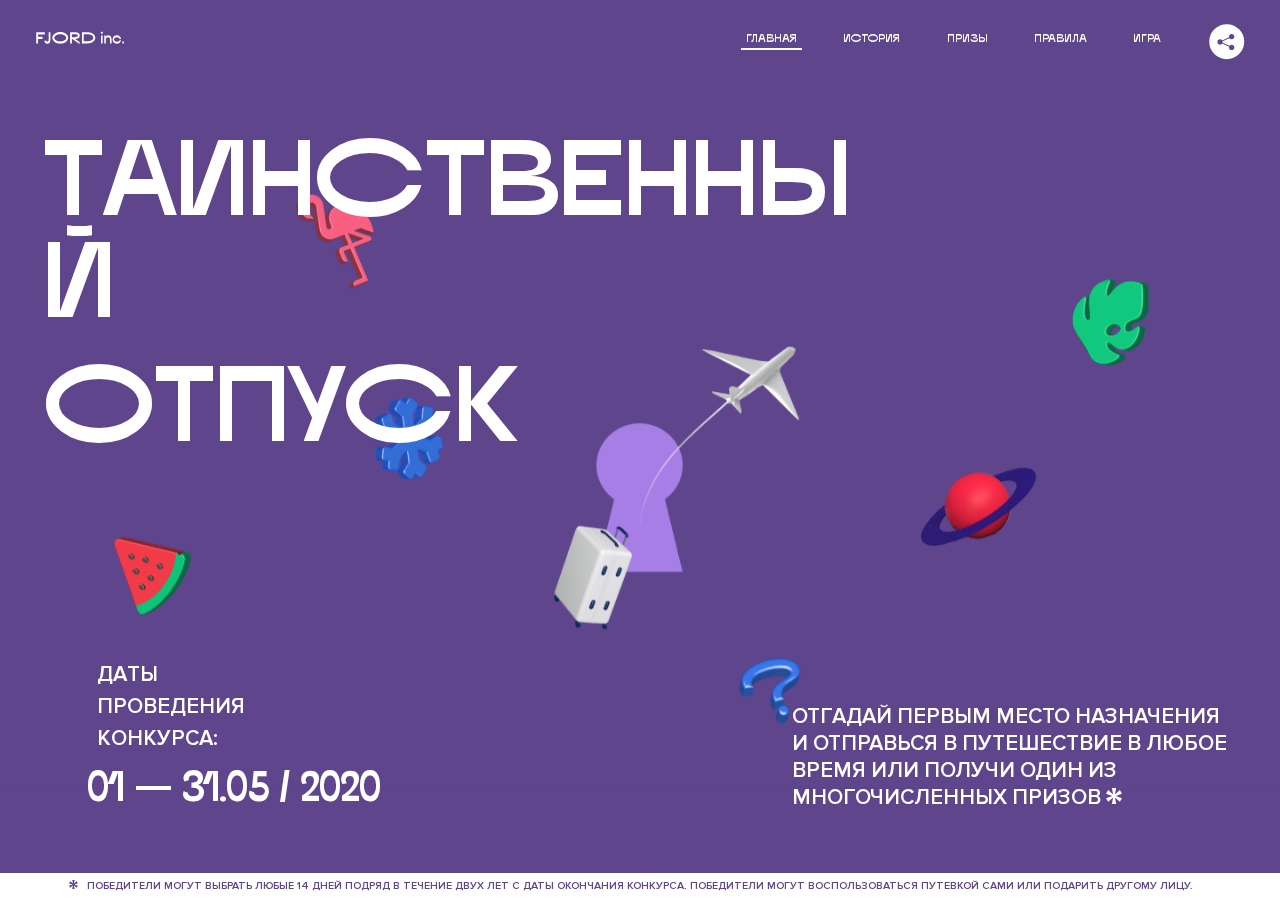
==== 5/index.html @ 3e16af18 ":heavy_check_mark: Сборка #5" ====
<!DOCTYPE html>
<html lang="ru">
<head>
  <meta charset="UTF-8">
  <meta name="description" content="">
  <meta name="viewport" content="width=device-width, initial-scale=1.0">
  <meta http-equiv="X-UA-Compatible" content="ie=edge">
  <title>Mysterious Vacation</title>
  <link rel="stylesheet" href="css/style.min.css">
<link href="css/style.min.css" rel="stylesheet">  <base href="https://htmlacademy-animation.github.io/449065-magic-vacation-1/5/">
</head>
<body>

  <header class="page-header js-header">
    <div class="page-header__wrapper">
      <a href="#" class="page-header__logo" aria-label="Перейти на страницу FJORD.Inc">
        <svg width="100" height="15" viewBox="0 0 100 15" fill="none" xmlns="http://www.w3.org/2000/svg">
          <path d="M0.26 1.4V14H2.276V8.906H7.334V6.44H2.276V3.848H9.872V1.4H0.26ZM12.733 14.36C15.127 14.36 16.243 12.65 16.243 9.5V1.4H14.263V8.96C14.263 11.21 13.723 11.876 12.733 11.876C11.833 11.876 11.473 11.3 11.347 10.58L9.36702 10.94C9.63702 13.046 10.663 14.36 12.733 14.36ZM18.3918 7.7C18.3918 11.372 22.3878 14.36 27.3198 14.36C32.2518 14.36 36.2478 11.372 36.2478 7.7C36.2478 4.028 32.2518 1.04 27.3198 1.04C22.3878 1.04 18.3918 4.028 18.3918 7.7ZM20.6058 7.7C20.6058 5.378 23.6118 3.524 27.3198 3.524C30.9918 3.524 33.9798 5.378 33.9798 7.7C33.9798 10.004 30.9918 11.858 27.3198 11.858C23.6118 11.858 20.6058 10.004 20.6058 7.7ZM40.403 14V8.906H40.799L49.079 14.702V12.38L44.039 8.906H44.201C47.999 8.906 49.277 7.304 49.277 5.162C49.277 3.092 47.999 1.4 44.201 1.4H38.387V14H40.403ZM43.535 3.722C45.785 3.722 47.045 4.136 47.045 5.432C47.045 6.764 45.785 7.034 43.535 7.034H40.403V3.722H43.535ZM51.6936 1.382V14H57.8676C62.7456 14 66.7236 11.534 66.7236 7.7C66.7236 3.848 62.7456 1.382 57.8676 1.382H51.6936ZM53.7096 11.624V3.722H57.5436C61.5396 3.722 64.4916 5.018 64.4916 7.7C64.4916 10.238 61.5396 11.624 57.5436 11.624H53.7096ZM73.1832 14.018H74.9832V5H73.1832V14.018ZM72.9132 1.976C72.9132 2.57 73.3992 3.092 74.0832 3.092C74.7492 3.092 75.2352 2.57 75.2352 1.976C75.2352 1.382 74.7672 0.805999 74.0832 0.805999C73.3812 0.805999 72.9132 1.382 72.9132 1.976ZM76.7867 14H78.5687V9.104C78.7487 8.006 79.5947 6.962 81.0887 6.962C82.1147 6.962 83.2667 7.448 83.2667 9.554V14H85.0487V9.014C85.0487 6.152 83.2307 4.73 81.3587 4.73C79.9187 4.73 79.0727 5.558 78.5687 6.854V5H76.7867V14ZM90.9898 14.27C93.5098 14.27 95.3818 12.506 95.7238 10.328H94.0498C93.7258 11.3 92.6998 12.02 90.9898 12.02C88.8478 12.02 87.7678 10.922 87.7678 9.59C87.7678 8.24 88.8478 6.962 90.9898 6.962C92.7538 6.962 93.7978 7.844 94.0858 8.924H95.7418C95.4358 6.71 93.6178 4.73 90.9898 4.73C88.0918 4.73 86.1298 7.124 86.1298 9.59C86.1298 12.074 88.1278 14.27 90.9898 14.27ZM97.0693 12.938C97.0693 13.658 97.5553 14.144 98.2753 14.144C98.9953 14.144 99.4813 13.658 99.4813 12.938C99.4813 12.2 98.9953 11.714 98.2753 11.714C97.5553 11.714 97.0693 12.2 97.0693 12.938Z" fill="currentColor"></path>
        </svg>
      </a>
      <button class="page-header__toggler js-menu-toggler" type="button" aria-label="Управление мобильным меню"><span>Меню</span></button>
      <nav class="page-header__nav">
        <div class="page-header__menu js-menu" id="menu">
          <ul>
            <li>
              <a class="js-menu-link active" href="#top" data-href="top">главная</a>
            </li>
            <li>
              <a class="js-menu-link" href="#story" data-href="story">история</a>
            </li>
            <li>
              <a class="js-menu-link" href="#prizes" data-href="prizes">призы</a>
            </li>
            <li>
              <a class="js-menu-link" href="#rules" data-href="rules">правила</a>
            </li>
            <li>
              <a class="js-menu-link" href="#game" data-href="game">игра</a>
            </li>
          </ul>
        </div>
        <div class="page-header__social">
          <div class="social-block js-social-block">
            <button class="social-block__toggler" aria-label="Управлять блоком с социальными кнопками">
              <svg width="26" height="22" viewBox="0 0 27 22" fill="none" xmlns="http://www.w3.org/2000/svg">
                <path d="M19.6721 7.43664C21.6273 7.43664 23.213 5.85095 23.213 3.89566C23.213 1.94037 21.6273 0.354675 19.6721 0.354675C17.7168 0.354675 16.1311 1.94037 16.1311 3.89566C16.1311 4.19968 16.1728 4.49178 16.2458 4.77345L7.21751 8.95527C6.57519 8.05214 5.52303 7.46049 4.33078 7.46049C2.37549 7.46049 0.789795 9.04618 0.789795 11.0015C0.789795 12.9568 2.37549 14.5425 4.33078 14.5425C5.52303 14.5425 6.57668 13.9508 7.21751 13.0477L16.2458 17.2295C16.1743 17.5112 16.1311 17.8033 16.1311 18.1073C16.1311 20.0626 17.7168 21.6483 19.6721 21.6483C21.6273 21.6483 23.213 20.0626 23.213 18.1073C23.213 16.152 21.6273 14.5663 19.6721 14.5663C18.4798 14.5663 17.4262 15.158 16.7853 16.0611L7.75701 11.8793C7.82854 11.5976 7.87176 11.3055 7.87176 11.0015C7.87176 10.6974 7.83003 10.4053 7.75701 10.1237L16.7853 5.94186C17.4262 6.84499 18.4783 7.43664 19.6721 7.43664Z" fill="currentColor"></path>
              </svg>
            </button>
            <ul class="social-block__list">
              <li>
                <a class="social-block__link social-block__link--fb" href="#" aria-label="Мы на Facebook">
                  <svg width="8" height="17" viewBox="0 0 8 17" fill="none" xmlns="http://www.w3.org/2000/svg">
                    <path d="M4.24646 16.9899H1.09275L1.05793 8.49828H0V5.30707H1.05793V3.81124C1.05793 1.42084 2.57654 0 5.21735 0H7.41758V3.18585H5.30841C4.28262 3.18585 4.2478 3.48582 4.2478 4.24914V5.30707H7.42964L7.16716 8.49828H4.2478V16.9899H4.24646Z" fill="currentColor"></path>
                  </svg>
                </a>
              </li>
              <li>
                <a class="social-block__link social-block__link--insta" href="#" aria-label="Мы в Instagram">
                  <svg width="15" height="15" viewBox="0 0 15 15" fill="none" xmlns="http://www.w3.org/2000/svg">
                    <path d="M11.0197 0H4.19806C2.14246 0 0.471191 1.66993 0.471191 3.72285V10.5499C0.471191 12.6082 2.14112 14.2727 4.19806 14.2727H11.0197C13.0753 14.2727 14.7466 12.6082 14.7466 10.5499V3.72285C14.7466 1.67127 13.0753 0 11.0197 0ZM11.0197 12.4849H4.19806C3.13076 12.4849 2.26432 11.6158 2.26432 10.5512V3.72419C2.26432 2.65956 3.13076 1.79715 4.19806 1.79715H11.0197C12.087 1.79715 12.9535 2.6609 12.9535 3.72419V10.5512C12.9535 11.6145 12.087 12.4849 11.0197 12.4849Z" fill="currentColor"></path>
                    <path d="M7.60887 3.11084C5.38989 3.11084 3.58203 4.9187 3.58203 7.14036C3.58203 9.35532 5.38989 11.1645 7.60887 11.1645C9.83053 11.1645 11.6357 9.35666 11.6357 7.14036C11.6357 4.9187 9.83053 3.11084 7.60887 3.11084ZM7.60887 9.36871C6.37551 9.36871 5.37784 8.37372 5.37784 7.14036C5.37784 5.90699 6.37551 4.90665 7.60887 4.90665C8.83822 4.90665 9.84259 5.90833 9.84259 7.14036C9.84392 8.37238 8.83822 9.36871 7.60887 9.36871Z" fill="currentColor"></path>
                    <path d="M11.3573 2.35962C10.8256 2.35962 10.3931 2.79752 10.3931 3.32381C10.3931 3.85546 10.8256 4.29336 11.3573 4.29336C11.8862 4.29336 12.3215 3.85546 12.3215 3.32381C12.3215 2.79752 11.8862 2.35962 11.3573 2.35962Z" fill="currentColor"></path>
                  </svg>
                </a>
              </li>
              <li>
                <a class="social-block__link social-block__link--vk" href="#" aria-label="Мы ВКонтакте">
                  <svg width="17" height="10" viewBox="0 0 17 10" fill="none" xmlns="http://www.w3.org/2000/svg">
                    <path d="M14.1234 4.9002C14.1234 4.9002 16.3623 1.72708 16.5866 0.680242C16.6595 0.312285 16.4947 0.103188 16.1069 0.103188C16.1069 0.103188 14.8193 0.103188 14.168 0.103188C13.7235 0.103188 13.5587 0.293278 13.4235 0.579768C13.4235 0.579768 12.3724 2.82553 11.0969 4.24712C10.6861 4.70333 10.4781 4.84318 10.2511 4.84318C10.0646 4.84318 9.98625 4.6911 9.98625 4.27834V0.649016C9.98625 0.147997 9.92545 0.00135496 9.5066 0.00135496H6.39628C6.15578 0.00135496 6.0085 0.134417 6.0085 0.324506C6.0085 0.801084 6.73406 0.908351 6.73406 2.20231V4.87305C6.73406 5.40529 6.70569 5.61575 6.45303 5.61575C5.78016 5.61575 4.19528 3.30618 3.30623 0.678887C3.12923 0.145282 2.93737 0 2.43475 0H0.486409C0.205373 0 0 0.190085 0 0.476576C0 0.991172 0.60666 3.40801 2.99277 6.64358C4.59927 8.8201 6.70569 10 8.60269 10C9.76196 10 10.0416 9.80312 10.0416 9.31432V7.63883C10.0416 7.22607 10.2065 7.04956 10.4429 7.04956C10.7078 7.04956 11.1847 7.13238 12.2805 8.22268C13.5843 9.47862 13.6762 10 14.3896 10H16.5676C16.7919 10 17 9.89273 17 9.52342C17 9.02919 16.3623 8.15343 15.384 7.10659C14.9801 6.56755 14.3302 5.98914 14.1248 5.72301C13.8275 5.40801 13.9154 5.23014 14.1234 4.9002Z" fill="currentColor"></path>
                  </svg>
                </a>
              </li>
            </ul>
          </div>
        </div>
      </nav>
    </div>
  </header>

  <main class="page-content">

    <section class="animation-screen"></section>

    <section class="screen screen--hidden screen--intro js-scrollspy" id="top">
      <div class="screen__wrapper">
        <div class="intro">
          <h1 class="intro__title">Таинственный отпуск</h1>
          <div class="intro__content">
            <div class="intro__info">
              <p class="intro__label">Даты проведения конкурса:</p>
              <p class="intro__date">01 — 31.05 / 2020</p>
            </div>
            <div class="intro__message">
              <p>
                Отгадай первым место назначения и&nbsp;отправься в&nbsp;путешествие в&nbsp;любое время или получи один из многочисленных призов
                <svg width="16" height="16" viewBox="0 0 10 10" fill="none" xmlns="http://www.w3.org/2000/svg">
                  <path d="M0 6.35337L3.90271 4.99012L0 3.64663L1.34615 1.32374L4.44287 4.01073L3.67364 0H6.34615L5.57692 4.01073L8.65385 1.32374L10 3.64663L6.13405 4.99012L10 6.35337L8.65385 8.65651L5.57692 5.98927L6.34615 10H3.67364L4.44287 5.96952L1.34615 8.65651L0 6.35337Z" fill="currentColor"></path>
                </svg>
              </p>
            </div>
          </div>
        </div>
      </div>
      <div class="screen__footer js-footer">
        <button class="screen__footer-enlarge js-footer-toggler" type="button" aria-label="Показать сообщение">
          <svg width="10" height="10" viewBox="0 0 10 10" fill="none" xmlns="http://www.w3.org/2000/svg">
            <path d="M0 6.35337L3.90271 4.99012L0 3.64663L1.34615 1.32374L4.44287 4.01073L3.67364 0H6.34615L5.57692 4.01073L8.65385 1.32374L10 3.64663L6.13405 4.99012L10 6.35337L8.65385 8.65651L5.57692 5.98927L6.34615 10H3.67364L4.44287 5.96952L1.34615 8.65651L0 6.35337Z" fill="currentColor"></path>
          </svg>
        </button>
        <button class="screen__footer-collapse js-footer-toggler" type="button" aria-label="Скрыть сообщение">
          <svg width="13" height="13" viewBox="0 0 13 13" fill="none" xmlns="http://www.w3.org/2000/svg">
            <line x1="12.3536" y1="0.353553" x2="0.738349" y2="11.9688" stroke="currentColor"></line>
            <line x1="0.738319" y1="0.539925" x2="12.3535" y2="12.1551" stroke="currentColor"></line>
          </svg>
        </button>
        <div class="screen__footer-wrapper">
          <div class="screen__footer-announce">
            <p class="screen__footer-label">Даты проведения конкурса:</p>
            <p class="screen__footer-date">01 — 31.05 / 2020</p>
          </div>
          <div class="screen__footer-note">
            <p>
              <svg width="10" height="10" viewBox="0 0 10 10" fill="none" xmlns="http://www.w3.org/2000/svg">
                <path d="M0 6.35337L3.90271 4.99012L0 3.64663L1.34615 1.32374L4.44287 4.01073L3.67364 0H6.34615L5.57692 4.01073L8.65385 1.32374L10 3.64663L6.13405 4.99012L10 6.35337L8.65385 8.65651L5.57692 5.98927L6.34615 10H3.67364L4.44287 5.96952L1.34615 8.65651L0 6.35337Z" fill="currentColor"></path>
              </svg>
              <span>Победители могут выбрать любые 14 дней подряд в&nbsp;течение двух лет с&nbsp;даты окончания конкурса. Победители могут воспользоваться путевкой сами или подарить другому лицу.</span>
            </p>
          </div>
        </div>
      </div>
    </section>

    <section class="screen screen--hidden screen--story js-scrollspy" id="story">

      <div class="slider swiper-container js-slider">

        <div class="swiper-wrapper">

          <div class="slider__item swiper-slide">
            <h2 class="slider__item-title">История</h2>
            <p class="slider__item-text slider__item-text--animation">Джеймс Таргет был основателем компании &laquo;Fjord Inc.&raquo;. С&nbsp;1965 года &laquo;Fjord Inc.&raquo; прославилась надёжными и&nbsp;удобными чемоданами и&nbsp;аксессуарами для туристов.</p>
          </div>

          <div class="slider__item swiper-slide">
            <p class="slider__item-text slider__item-text--animation">Когда Джеймсу было 7&nbsp;лет, в&nbsp;их&nbsp;доме гостил дядюшка и&nbsp;развлекал детей рассказами о&nbsp;своей поездке в&nbsp;место, показавшееся малышу Таргету невероятным. Тогда Джеймс решил, что однажды посетит его, но&nbsp;не&nbsp;будет рассказывать о&nbsp;мечте, пока не&nbsp;осуществит.</p>
          </div>

          <div class="slider__item swiper-slide">
            <p class="slider__item-text">Джеймс Таргет стал увлеченным путешественником. Он&nbsp;посетил 5&nbsp;континентов, 126&nbsp;стран.</p>
          </div>

          <div class="slider__item swiper-slide">
            <p class="slider__item-text">Он&nbsp;сплавлялся по&nbsp;Амазонке и&nbsp;погружался в&nbsp;пещеры Франции, медитировал в&nbsp;горах Тибета и&nbsp;пожимал руку вождя племени Акугауа.</p>
          </div>

          <div class="slider__item swiper-slide">
            <p class="slider__item-text">Из&nbsp;своих поездок Джеймс Таргет привозил идеи, как сделать свои чемоданы &laquo;Fjord Inc.&raquo; удобными и&nbsp;приспособленными к&nbsp;разным дорожным условиям.</p>
          </div>

          <div class="slider__item swiper-slide">
            <p class="slider__item-text">Всё это время Джеймс не&nbsp;оставлял идею поездки своей мечты. Однако, как только он&nbsp;брался за&nbsp;планирование, возникали препятствия, не&nbsp;позволяющие отправиться туда.</p>
          </div>

          <div class="slider__item swiper-slide">
            <p class="slider__item-text">В&nbsp;возрасте 67&nbsp;лет Джеймс Таргет попал под лавину и&nbsp;погиб. В&nbsp;своём завещании он&nbsp;поручил отправить в&nbsp;заветное путешествие трёх смельчаков, единых с&nbsp;ним духом.</p>
          </div>

          <div class="slider__item swiper-slide">
            <p class="slider__item-text">Тех, кто сможет узнать таинственное место, задавая вопросы специально обученному ИИ&nbsp;&laquo;Соне&raquo;, ждет фантастическое путешествие.</p>
          </div>
        </div>
        <div class="slider__controls">
          <button class="slider__control slider__control--prev js-control-prev" type="button" aria-label="Показать предыдущую историю">
            <svg width="12" height="22" viewBox="0 0 12 22" fill="none" xmlns="http://www.w3.org/2000/svg">
              <path d="M11 1L1 11L11 21" stroke="currentColor" stroke-width="2" stroke-linejoin="round"></path>
            </svg>
          </button>
          <button class="slider__control slider__control--next js-control-next" type="button" aria-label="Показать следующую историю">
            <svg width="12" height="22" viewBox="0 0 12 22" fill="none" xmlns="http://www.w3.org/2000/svg">
              <path d="M1 1L11 11L1 21" stroke="currentColor" stroke-width="2" stroke-linejoin="round"></path>
            </svg>
          </button>
        </div>
        <div class="slider__pagination swiper-pagination"></div>
      </div>
    </section>

    <section class="screen screen--hidden screen--prizes js-scrollspy" id="prizes">
      <div class="screen__wrapper">
        <div class="prizes">
          <h2 class="prizes__title">ПРизы</h2>
          <div class="prizes__lead">
            <p>Найди ответ и&nbsp;получи один из&nbsp;призов:</p>
          </div>
          <ul class="prizes__list">
            <li class="prizes__item prizes__item--journeys">
              <div class="prizes__icon">
                <picture>
                  <source srcset="img/prize1-mob.svg" media="(orientation: portrait)">
                  <img src="img/prize1.svg" alt="">
                </picture>
              </div>
              <p class="prizes__desc">
                <b>3</b>
                <span>загадочных путешествия</span>
              </p>
            </li>
            <li class="prizes__item prizes__item--cases">
              <div class="prizes__icon">
                <picture>
                  <source srcset="img/prize2-mob.svg" media="(orientation: portrait)">
                  <img src="img/prize2.svg" alt="">
                </picture>
              </div>
              <p class="prizes__desc">
                <b>7</b>
                <span>надежных чемоданов</span>
              </p>
            </li>
            <li class="prizes__item prizes__item--codes">
              <div class="prizes__icon">
                <picture>
                  <source srcset="img/prize3-mob.svg" media="(orientation: portrait)">
                  <img src="img/prize3.svg" alt="">
                </picture>
              </div>
              <p class="prizes__desc">
                <b>900</b>
                <span>
                  промокодов на&nbsp;скидку 15%
                  <svg width="10" height="10" viewBox="0 0 10 10" fill="none" xmlns="http://www.w3.org/2000/svg">
                    <path d="M0 6.35337L3.90271 4.99012L0 3.64663L1.34615 1.32374L4.44287 4.01073L3.67364 0H6.34615L5.57692 4.01073L8.65385 1.32374L10 3.64663L6.13405 4.99012L10 6.35337L8.65385 8.65651L5.57692 5.98927L6.34615 10H3.67364L4.44287 5.96952L1.34615 8.65651L0 6.35337Z" fill="currentColor"></path>
                  </svg>
                </span>
              </p>
            </li>
          </ul>
        </div>
      </div>
      <div class="screen__footer js-footer">
        <button class="screen__footer-enlarge js-footer-toggler" type="button" aria-label="Показать сообщение">
          <svg width="10" height="10" viewBox="0 0 10 10" fill="none" xmlns="http://www.w3.org/2000/svg">
            <path d="M0 6.35337L3.90271 4.99012L0 3.64663L1.34615 1.32374L4.44287 4.01073L3.67364 0H6.34615L5.57692 4.01073L8.65385 1.32374L10 3.64663L6.13405 4.99012L10 6.35337L8.65385 8.65651L5.57692 5.98927L6.34615 10H3.67364L4.44287 5.96952L1.34615 8.65651L0 6.35337Z" fill="currentColor"></path>
          </svg>
        </button>
        <button class="screen__footer-collapse js-footer-toggler" type="button" aria-label="Скрыть сообщение">
          <svg width="13" height="13" viewBox="0 0 13 13" fill="none" xmlns="http://www.w3.org/2000/svg">
            <line x1="12.3536" y1="0.353553" x2="0.738349" y2="11.9688" stroke="currentColor"></line>
            <line x1="0.738319" y1="0.539925" x2="12.3535" y2="12.1551" stroke="currentColor"></line>
          </svg>
        </button>
        <div class="screen__footer-wrapper">
          <div class="screen__footer-announce">
            <p class="screen__footer-label">Даты проведения конкурса:</p>
            <p class="screen__footer-date">01 — 31.05 / 2020</p>
          </div>
          <div class="screen__footer-note">
            <p>
              <svg width="10" height="10" viewBox="0 0 10 10" fill="none" xmlns="http://www.w3.org/2000/svg">
                <path d="M0 6.35337L3.90271 4.99012L0 3.64663L1.34615 1.32374L4.44287 4.01073L3.67364 0H6.34615L5.57692 4.01073L8.65385 1.32374L10 3.64663L6.13405 4.99012L10 6.35337L8.65385 8.65651L5.57692 5.98927L6.34615 10H3.67364L4.44287 5.96952L1.34615 8.65651L0 6.35337Z" fill="currentColor"></path>
              </svg>
              <span>Скидка&nbsp;15% на&nbsp;единоразовое приобретение путёвки с&nbsp;1&nbsp;июня 2020 по&nbsp;31&nbsp;мая 2022&nbsp;года. Суммируется с&nbsp;другими акциями</span>
            </p>
          </div>
        </div>
      </div>
    </section>

    <section class="screen screen--hidden screen--rules js-scrollspy" id="rules">
      <div class="screen__wrapper">
        <div class="rules">
          <h2 class="rules__title">Правила</h2>
          <div class="rules__lead">
            <p>Для того чтобы получить наследство Джеймса Таргета, тебе нужно выведать у&nbsp;&laquo;Сони&raquo;, куда предстоит отправиться тебе в&nbsp;случае победы</p>
          </div>
          <ol class="rules__list">
            <li class="rules__item">
              <p>Тебе отводится <br>5&nbsp;минут</p>
            </li>
            <li class="rules__item">
              <p>Задавай любые вопросы в&nbsp;текстовом поле</p>
            </li>
            <li class="rules__item">
              <p>Нажимай кнопку &laquo;Узнать&raquo;, чтобы получить ответ</p>
            </li>
            <li class="rules__item">
              <p>&laquo;Соня&raquo; может отвечать только&nbsp;Да или Нет</p>
            </li>
          </ol>
          <a href="#game" class="rules__link btn"><span class="rules__link-text">Погнали!</span></a>
        </div>
      </div>
      <div class="screen__disclaimer">
        <div class="disclaimer">
          <ul>
            <li>
              <a href="#">Правовая информация</a>
            </li>
            <li>
              <a href="#">Подробные правила</a>
            </li>
          </ul>
        </div>
      </div>
    </section>

    <section class="screen screen--hidden screen--game js-scrollspy" id="game">
      <div class="screen__wrapper">
        <div class="game">
          <div class="game__header">
            <h2 class="game__title">Игра</h2>
            <div class="game__counter">
              <span>05</span>:<span>00</span>
            </div>
          </div>
          <div class="game__body">
            <div class="chat">
              <div class="chat__body js-chat">
                <ul class="chat__list" id="messages"></ul>
              </div>
              <div class="chat__footer">
                <form action="#" method="post" class="form" id="message-form">
                  <label for="message-field" class="visually-hidden">Поле для ввода вопроса</label>
                  <input type="text" class="form__field" id="message-field">
                  <button class="form__button btn">
                    Узнать
                    <svg width="18" height="19" viewBox="0 0 18 19" fill="none" xmlns="http://www.w3.org/2000/svg">
                      <path stroke="currentColor" stroke-width="2" d="M9 19V1"></path>
                      <path d="M1 9l8-8 8 8" stroke="currentColor" stroke-width="2" stroke-linejoin="round"></path>
                    </svg>
                  </button>
                </form>
              </div>
            </div>
          </div>
          <!-- временные кнопки для показа результата -->
          <div class="game__buttons">
            <button class="game__button btn js-show-result" type="button" data-target="result">Положительный результат</button>
            <button class="game__button btn js-show-result" type="button" data-target="result2">Положительный результат - 2</button>
            <button class="game__button btn js-show-result" type="button" data-target="result3">Отрицательный результат</button>
          </div>
        </div>
      </div>
    </section>

    <section class="screen screen--hidden screen--result" id="result">
      <div class="screen__wrapper">
        <div class="result result--trip">
          <div class="result__image">
            <picture>
              <source srcset="img/result1-mob.png 1x, img/result1-mob@2x.png 2x" media="(max-width: 768px) and (orientation: portrait)">
              <img src="img/result1.png" srcset="img/result1@2x.png 2x" alt="">
            </picture>
          </div>
          <h2 class="result__title">
            <span class="visually-hidden">ПОбеда!</span>
            <svg xmlns="http://www.w3.org/2000/svg" viewBox="0 0 568.85 109.24">
              <path d="M16,24.44V92H2.6V8H75V92H61.52V24.44H16Z" transform="translate(-2.1 -1.5)" fill="none" stroke="currentColor"></path>
              <path d="M148.76,5.6c32.88,0,59.52,19.92,59.52,44.4s-26.64,44.4-59.52,44.4S89.24,74.48,89.24,50,115.88,5.6,148.76,5.6Zm0,72.12c24.48,0,44.4-12.36,44.4-27.72s-19.92-27.84-44.4-27.84C124,22.16,104,34.52,104,50S124,77.72,148.76,77.72Z" transform="translate(-2.1 -1.5)" fill="none" stroke="currentColor"></path>
              <path d="M287.36,8V24.44H236v14.4h25.32c25.44,0,34,11.16,34,26.52,0,15.6-8.52,26.64-34,26.64H222.56V8h64.8ZM256.88,76.52c15.12,0,23.52-2,23.52-11.52S272,54.44,256.88,54.44H236V76.52h20.88Z" transform="translate(-2.1 -1.5)" fill="none" stroke="currentColor"></path>
              <path d="M371.47,8V24.44H320.84V41.6h33.6V58h-33.6V75.56h50.64V92H307.4V8h64.08Z" transform="translate(-2.1 -1.5)" fill="none" stroke="currentColor"></path>
              <path d="M382.39,110.24V75.56h7.44c4.56-4.68,7.8-18.36,8.76-56L399,8h48.6V75.56h10v34.68H442.87V92H397v18.24H382.39Zm51.72-34.68V24.44H411.55v3.12c-0.48,22.44-3.24,37.68-7.2,48h29.76Z" transform="translate(-2.1 -1.5)" fill="none" stroke="currentColor"></path>
              <path d="M463.75,92l28-84h27.12l28.08,84H533.47l-7.8-23.52h-37.8L480.07,92H463.75Zm56.64-40L507,11.84,493.51,52h26.88Z" transform="translate(-2.1 -1.5)" fill="none" stroke="currentColor"></path>
              <path d="M554.12,70.4L555.55,2H569l1.44,68.4H554.12Zm8.28,6.36c4.8,0,8,3.24,8,8.16a8,8,0,1,1-16.08,0C554.35,80,557.59,76.76,562.39,76.76Z" transform="translate(-2.1 -1.5)" fill="none" stroke="currentColor"></path>
            </svg>
          </h2>
          <div class="result__text">
            <p>ты&nbsp;отправляешься в&nbsp;Арктику!</p>
          </div>
          <div class="result__form">
            <form action="#" method="post" class="form form--result">
              <label for="email-field" class="form__label">зарегистрируй результат</label>
              <input type="email" class="form__field" id="email-field" placeholder="e-mail для регистации результата и получения приза" required="">
              <button class="form__button btn">
                отправить
                <svg width="18" height="19" viewBox="0 0 18 19" fill="none" xmlns="http://www.w3.org/2000/svg">
                  <path stroke="currentColor" stroke-width="2" d="M9 19V1"></path>
                  <path d="M1 9l8-8 8 8" stroke="currentColor" stroke-width="2" stroke-linejoin="round"></path>
                </svg>
              </button>
            </form>
          </div>
        </div>
      </div>
    </section>

    <section class="screen screen--hidden screen--result" id="result2">
      <div class="screen__wrapper">
        <div class="result result--prize">
          <div class="result__image">
            <picture>
              <source srcset="img/result2-mob.png 1x, img/result2-mob@2x.png 2x" media="(max-width: 768px) and (orientation: portrait)">
              <img src="img/result2.png" srcset="img/result2@2x.png 2x" alt="">
            </picture>
          </div>
          <h2 class="result__title">
            <span class="visually-hidden">ПОбеда!</span>
            <svg xmlns="http://www.w3.org/2000/svg" viewBox="0 0 568.85 109.24">
              <path d="M16,24.44V92H2.6V8H75V92H61.52V24.44H16Z" transform="translate(-2.1 -1.5)" fill="none" stroke="currentColor"></path>
              <path d="M148.76,5.6c32.88,0,59.52,19.92,59.52,44.4s-26.64,44.4-59.52,44.4S89.24,74.48,89.24,50,115.88,5.6,148.76,5.6Zm0,72.12c24.48,0,44.4-12.36,44.4-27.72s-19.92-27.84-44.4-27.84C124,22.16,104,34.52,104,50S124,77.72,148.76,77.72Z" transform="translate(-2.1 -1.5)" fill="none" stroke="currentColor"></path>
              <path d="M287.36,8V24.44H236v14.4h25.32c25.44,0,34,11.16,34,26.52,0,15.6-8.52,26.64-34,26.64H222.56V8h64.8ZM256.88,76.52c15.12,0,23.52-2,23.52-11.52S272,54.44,256.88,54.44H236V76.52h20.88Z" transform="translate(-2.1 -1.5)" fill="none" stroke="currentColor"></path>
              <path d="M371.47,8V24.44H320.84V41.6h33.6V58h-33.6V75.56h50.64V92H307.4V8h64.08Z" transform="translate(-2.1 -1.5)" fill="none" stroke="currentColor"></path>
              <path d="M382.39,110.24V75.56h7.44c4.56-4.68,7.8-18.36,8.76-56L399,8h48.6V75.56h10v34.68H442.87V92H397v18.24H382.39Zm51.72-34.68V24.44H411.55v3.12c-0.48,22.44-3.24,37.68-7.2,48h29.76Z" transform="translate(-2.1 -1.5)" fill="none" stroke="currentColor"></path>
              <path d="M463.75,92l28-84h27.12l28.08,84H533.47l-7.8-23.52h-37.8L480.07,92H463.75Zm56.64-40L507,11.84,493.51,52h26.88Z" transform="translate(-2.1 -1.5)" fill="none" stroke="currentColor"></path>
              <path d="M554.12,70.4L555.55,2H569l1.44,68.4H554.12Zm8.28,6.36c4.8,0,8,3.24,8,8.16a8,8,0,1,1-16.08,0C554.35,80,557.59,76.76,562.39,76.76Z" transform="translate(-2.1 -1.5)" fill="none" stroke="currentColor"></path>
            </svg>
          </h2>
          <div class="result__text">
            <p>чемодан &laquo;Fjord&nbsp;Inc.&raquo;&nbsp;твой</p>
          </div>
          <div class="result__form">
            <form action="#" method="post" class="form form--result">
              <label for="email-field2" class="form__label">зарегистрируй результат</label>
              <input type="email" class="form__field" id="email-field2" placeholder="e-mail для регистации результата и получения приза" required="">
              <button class="form__button btn">
                отправить
                <svg width="18" height="19" viewBox="0 0 18 19" fill="none" xmlns="http://www.w3.org/2000/svg">
                  <path stroke="currentColor" stroke-width="2" d="M9 19V1"></path>
                  <path d="M1 9l8-8 8 8" stroke="currentColor" stroke-width="2" stroke-linejoin="round"></path>
                </svg>
              </button>
            </form>
          </div>
        </div>
      </div>
    </section>

    <section class="screen screen--hidden screen--result" id="result3">
      <div class="screen__wrapper">
        <div class="result result--negative">
          <div class="result__image">
            <picture>
              <source srcset="img/result3-mob.png 1x, img/result3-mob@2x.png 2x" media="(max-width: 768px) and (orientation: portrait)">
              <img src="img/result3.png" srcset="img/result3@2x.png 2x" alt="">
            </picture>
          </div>
          <h2 class="result__title">
            <span class="visually-hidden">Не угадал!</span>
            <svg xmlns="http://www.w3.org/2000/svg" viewBox="0 0 660.77 109.24">
              <path d="M2.66,92V8H16.1V42.2H53.3V8H66.74V92H53.3V58.64H16.1V92H2.66Z" transform="translate(-2.16 -1.5)" fill="none" stroke="currentColor"></path>
              <path d="M147.62,8V24.44H97V41.6h33.6V58H97V75.56h50.64V92H83.54V8h64.08Z" transform="translate(-2.16 -1.5)" fill="none" stroke="currentColor"></path>
              <path d="M199.22,8l20.52,42.36L235.34,8h16.44l-31,84H204.38l9.48-25.92L185.78,8h13.44Z" transform="translate(-2.16 -1.5)" fill="none" stroke="currentColor"></path>
              <path d="M273.74,24.44V92H260.3V8h50.16V24.44H273.74Z" transform="translate(-2.16 -1.5)" fill="none" stroke="currentColor"></path>
              <path d="M307.1,92l28-84h27.12l28.08,84H376.82L369,68.48h-37.8L323.42,92H307.1Zm56.64-40L350.3,11.84,336.86,52h26.88Z" transform="translate(-2.16 -1.5)" fill="none" stroke="currentColor"></path>
              <path d="M396.38,110.24V75.56h7.44c4.56-4.68,7.8-18.36,8.76-56L412.94,8h48.6V75.56h10v34.68H456.86V92H411v18.24H396.38ZM448.1,75.56V24.44H425.54v3.12c-0.48,22.44-3.24,37.68-7.2,48H448.1Z" transform="translate(-2.16 -1.5)" fill="none" stroke="currentColor"></path>
              <path d="M477.74,92l28-84h27.12L560.9,92H547.46l-7.8-23.52h-37.8L494.06,92H477.74Zm56.64-40-13.44-40.2L507.5,52h26.88Z" transform="translate(-2.16 -1.5)" fill="none" stroke="currentColor"></path>
              <path d="M568.7,76.88a13.77,13.77,0,0,0,5,1c6.6,0,10.44-6.24,12-58.32L586.22,8h46.2V92H619V24.44H598.82l-0.12,3.12C597.14,81,589,94.4,573.74,94.4a28.55,28.55,0,0,1-6.72-.84Z" transform="translate(-2.16 -1.5)" fill="none" stroke="currentColor"></path>
              <path d="M646.1,70.4L647.54,2H661l1.44,68.4H646.1Zm8.28,6.36c4.8,0,8,3.24,8,8.16a8,8,0,0,1-16.08,0C646.34,80,649.58,76.76,654.38,76.76Z" transform="translate(-2.16 -1.5)" fill="none" stroke="currentColor"></path>
            </svg>
          </h2>
          <button class="result__button js-play" type="button">
            не сдавайся!
            <span>
              <svg width="27" height="22" viewBox="0 0 27 22" fill="none" xmlns="http://www.w3.org/2000/svg">
                <path d="M10.6899 1.47998C5.42992 1.47998 1.16992 5.73998 1.16992 11C1.16992 16.26 5.42992 20.52 10.6899 20.52C15.9499 20.52 20.2099 16.26 20.2099 11V7.13998" stroke="currentColor" stroke-width="2" stroke-miterlimit="10"></path>
                <path d="M15.1099 12.5099L20.1499 7.13989L25.3099 12.6299" stroke="currentColor" stroke-width="2" stroke-miterlimit="10" stroke-linejoin="round"></path>
              </svg>
            </span>
          </button>
        </div>
      </div>
    </section>

    <div class="background-prize"></div>

  </main>

  <!-- <script src="./js/methods/word-animation.js"></script> -->
<script src="js/script.js"></script></body>
</html>
---- 5/css/style.min.css ----
@keyframes fadeIn {
  from {
    opacity: 0; }
  to {
    opacity: 1; } }

/*! normalize.css v8.0.1 | MIT License | github.com/necolas/normalize.css */
/* Document
   ========================================================================== */
/**
 * 1. Correct the line height in all browsers.
 * 2. Prevent adjustments of font size after orientation changes in iOS.
 */
html {
  line-height: 1.15;
  /* 1 */
  -webkit-text-size-adjust: 100%;
  /* 2 */ }

/* Sections
   ========================================================================== */
/**
 * Remove the margin in all browsers.
 */
body {
  margin: 0; }

/**
 * Render the `main` element consistently in IE.
 */
main {
  display: block; }

/**
 * Correct the font size and margin on `h1` elements within `section` and
 * `article` contexts in Chrome, Firefox, and Safari.
 */
h1 {
  font-size: 2em;
  margin: 0.67em 0; }

/* Grouping content
   ========================================================================== */
/**
 * 1. Add the correct box sizing in Firefox.
 * 2. Show the overflow in Edge and IE.
 */
hr {
  box-sizing: content-box;
  /* 1 */
  height: 0;
  /* 1 */
  overflow: visible;
  /* 2 */ }

/**
 * 1. Correct the inheritance and scaling of font size in all browsers.
 * 2. Correct the odd `em` font sizing in all browsers.
 */
pre {
  font-family: monospace, monospace;
  /* 1 */
  font-size: 1em;
  /* 2 */ }

/* Text-level semantics
   ========================================================================== */
/**
 * Remove the gray background on active links in IE 10.
 */
a {
  background-color: transparent; }

/**
 * 1. Remove the bottom border in Chrome 57-
 * 2. Add the correct text decoration in Chrome, Edge, IE, Opera, and Safari.
 */
abbr[title] {
  border-bottom: none;
  /* 1 */
  text-decoration: underline;
  /* 2 */
  text-decoration: underline dotted;
  /* 2 */ }

/**
 * Add the correct font weight in Chrome, Edge, and Safari.
 */
b,
strong {
  font-weight: bolder; }

/**
 * 1. Correct the inheritance and scaling of font size in all browsers.
 * 2. Correct the odd `em` font sizing in all browsers.
 */
code,
kbd,
samp {
  font-family: monospace, monospace;
  /* 1 */
  font-size: 1em;
  /* 2 */ }

/**
 * Add the correct font size in all browsers.
 */
small {
  font-size: 80%; }

/**
 * Prevent `sub` and `sup` elements from affecting the line height in
 * all browsers.
 */
sub,
sup {
  font-size: 75%;
  line-height: 0;
  position: relative;
  vertical-align: baseline; }

sub {
  bottom: -0.25em; }

sup {
  top: -0.5em; }

/* Embedded content
   ========================================================================== */
/**
 * Remove the border on images inside links in IE 10.
 */
img {
  border-style: none; }

/* Forms
   ========================================================================== */
/**
 * 1. Change the font styles in all browsers.
 * 2. Remove the margin in Firefox and Safari.
 */
button,
input,
optgroup,
select,
textarea {
  font-family: inherit;
  /* 1 */
  font-size: 100%;
  /* 1 */
  line-height: 1.15;
  /* 1 */
  margin: 0;
  /* 2 */ }

/**
 * Show the overflow in IE.
 * 1. Show the overflow in Edge.
 */
button,
input {
  /* 1 */
  overflow: visible; }

/**
 * Remove the inheritance of text transform in Edge, Firefox, and IE.
 * 1. Remove the inheritance of text transform in Firefox.
 */
button,
select {
  /* 1 */
  text-transform: none; }

/**
 * Correct the inability to style clickable types in iOS and Safari.
 */
button,
[type="button"],
[type="reset"],
[type="submit"] {
  -webkit-appearance: button; }

/**
 * Remove the inner border and padding in Firefox.
 */
button::-moz-focus-inner,
[type="button"]::-moz-focus-inner,
[type="reset"]::-moz-focus-inner,
[type="submit"]::-moz-focus-inner {
  border-style: none;
  padding: 0; }

/**
 * Restore the focus styles unset by the previous rule.
 */
button:-moz-focusring,
[type="button"]:-moz-focusring,
[type="reset"]:-moz-focusring,
[type="submit"]:-moz-focusring {
  outline: 1px dotted ButtonText; }

/**
 * Correct the padding in Firefox.
 */
fieldset {
  padding: 0.35em 0.75em 0.625em; }

/**
 * 1. Correct the text wrapping in Edge and IE.
 * 2. Correct the color inheritance from `fieldset` elements in IE.
 * 3. Remove the padding so developers are not caught out when they zero out
 *    `fieldset` elements in all browsers.
 */
legend {
  box-sizing: border-box;
  /* 1 */
  color: inherit;
  /* 2 */
  display: table;
  /* 1 */
  max-width: 100%;
  /* 1 */
  padding: 0;
  /* 3 */
  white-space: normal;
  /* 1 */ }

/**
 * Add the correct vertical alignment in Chrome, Firefox, and Opera.
 */
progress {
  vertical-align: baseline; }

/**
 * Remove the default vertical scrollbar in IE 10+.
 */
textarea {
  overflow: auto; }

/**
 * 1. Add the correct box sizing in IE 10.
 * 2. Remove the padding in IE 10.
 */
[type="checkbox"],
[type="radio"] {
  box-sizing: border-box;
  /* 1 */
  padding: 0;
  /* 2 */ }

/**
 * Correct the cursor style of increment and decrement buttons in Chrome.
 */
[type="number"]::-webkit-inner-spin-button,
[type="number"]::-webkit-outer-spin-button {
  height: auto; }

/**
 * 1. Correct the odd appearance in Chrome and Safari.
 * 2. Correct the outline style in Safari.
 */
[type="search"] {
  -webkit-appearance: textfield;
  /* 1 */
  outline-offset: -2px;
  /* 2 */ }

/**
 * Remove the inner padding in Chrome and Safari on macOS.
 */
[type="search"]::-webkit-search-decoration {
  -webkit-appearance: none; }

/**
 * 1. Correct the inability to style clickable types in iOS and Safari.
 * 2. Change font properties to `inherit` in Safari.
 */
::-webkit-file-upload-button {
  -webkit-appearance: button;
  /* 1 */
  font: inherit;
  /* 2 */ }

/* Interactive
   ========================================================================== */
/*
 * Add the correct display in Edge, IE 10+, and Firefox.
 */
details {
  display: block; }

/*
 * Add the correct display in all browsers.
 */
summary {
  display: list-item; }

/* Misc
   ========================================================================== */
/**
 * Add the correct display in IE 10+.
 */
template {
  display: none; }

/**
 * Add the correct display in IE 10.
 */
[hidden] {
  display: none; }

/**
 * Swiper 5.0.4
 * Most modern mobile touch slider and framework with hardware accelerated transitions
 * http://swiperjs.com
 *
 * Copyright 2014-2019 Vladimir Kharlampidi
 *
 * Released under the MIT License
 *
 * Released on: September 30, 2019
 */
@font-face {
  font-family: 'swiper-icons';
  src: url("data:application/font-woff;charset=utf-8;base64, [base64]//wADZ2x5ZgAAAywAAADMAAAD2MHtryVoZWFkAAABbAAAADAAAAA2E2+eoWhoZWEAAAGcAAAAHwAAACQC9gDzaG10eAAAAigAAAAZAAAArgJkABFsb2NhAAAC0AAAAFoAAABaFQAUGG1heHAAAAG8AAAAHwAAACAAcABAbmFtZQAAA/gAAAE5AAACXvFdBwlwb3N0AAAFNAAAAGIAAACE5s74hXjaY2BkYGAAYpf5Hu/j+W2+MnAzMYDAzaX6QjD6/4//Bxj5GA8AuRwMYGkAPywL13jaY2BkYGA88P8Agx4j+/8fQDYfA1AEBWgDAIB2BOoAeNpjYGRgYNBh4GdgYgABEMnIABJzYNADCQAACWgAsQB42mNgYfzCOIGBlYGB0YcxjYGBwR1Kf2WQZGhhYGBiYGVmgAFGBiQQkOaawtDAoMBQxXjg/wEGPcYDDA4wNUA2CCgwsAAAO4EL6gAAeNpj2M0gyAACqxgGNWBkZ2D4/wMA+xkDdgAAAHjaY2BgYGaAYBkGRgYQiAHyGMF8FgYHIM3DwMHABGQrMOgyWDLEM1T9/w8UBfEMgLzE////P/5//f/V/xv+r4eaAAeMbAxwIUYmIMHEgKYAYjUcsDAwsLKxc3BycfPw8jEQA/[base64]/uznmfPFBNODM2K7MTQ45YEAZqGP81AmGGcF3iPqOop0r1SPTaTbVkfUe4HXj97wYE+yNwWYxwWu4v1ugWHgo3S1XdZEVqWM7ET0cfnLGxWfkgR42o2PvWrDMBSFj/IHLaF0zKjRgdiVMwScNRAoWUoH78Y2icB/yIY09An6AH2Bdu/UB+yxopYshQiEvnvu0dURgDt8QeC8PDw7Fpji3fEA4z/PEJ6YOB5hKh4dj3EvXhxPqH/SKUY3rJ7srZ4FZnh1PMAtPhwP6fl2PMJMPDgeQ4rY8YT6Gzao0eAEA409DuggmTnFnOcSCiEiLMgxCiTI6Cq5DZUd3Qmp10vO0LaLTd2cjN4fOumlc7lUYbSQcZFkutRG7g6JKZKy0RmdLY680CDnEJ+UMkpFFe1RN7nxdVpXrC4aTtnaurOnYercZg2YVmLN/d/gczfEimrE/fs/bOuq29Zmn8tloORaXgZgGa78yO9/cnXm2BpaGvq25Dv9S4E9+5SIc9PqupJKhYFSSl47+Qcr1mYNAAAAeNptw0cKwkAAAMDZJA8Q7OUJvkLsPfZ6zFVERPy8qHh2YER+3i/BP83vIBLLySsoKimrqKqpa2hp6+jq6RsYGhmbmJqZSy0sraxtbO3sHRydnEMU4uR6yx7JJXveP7WrDycAAAAAAAH//wACeNpjYGRgYOABYhkgZgJCZgZNBkYGLQZtIJsFLMYAAAw3ALgAeNolizEKgDAQBCchRbC2sFER0YD6qVQiBCv/H9ezGI6Z5XBAw8CBK/m5iQQVauVbXLnOrMZv2oLdKFa8Pjuru2hJzGabmOSLzNMzvutpB3N42mNgZGBg4GKQYzBhYMxJLMlj4GBgAYow/P/PAJJhLM6sSoWKfWCAAwDAjgbRAAB42mNgYGBkAIIbCZo5IPrmUn0hGA0AO8EFTQAA") format("woff");
  font-weight: 400;
  font-style: normal; }

:root {
  --swiper-theme-color: #007aff; }

.swiper-container {
  margin-left: auto;
  margin-right: auto;
  position: relative;
  overflow: hidden;
  list-style: none;
  padding: 0;
  /* Fix of Webkit flickering */
  z-index: 1; }

.swiper-container-vertical > .swiper-wrapper {
  flex-direction: column; }

.swiper-wrapper {
  position: relative;
  width: 100%;
  height: 100%;
  z-index: 1;
  display: flex;
  transition-property: transform; }

.swiper-container-android .swiper-slide,
.swiper-wrapper {
  transform: translate3d(0px, 0, 0); }

.swiper-container-multirow > .swiper-wrapper {
  flex-wrap: wrap; }

.swiper-container-multirow-column > .swiper-wrapper {
  flex-wrap: wrap;
  flex-direction: column; }

.swiper-container-free-mode > .swiper-wrapper {
  will-change: transform;
  transition-timing-function: linear;
  margin: 0 auto; }

@keyframes translate {
  to {
    transform: translateX(0); } }

.swiper-slide {
  flex-shrink: 0;
  width: 100%;
  height: 100%;
  position: relative;
  transition-property: transform; }

.swiper-slide-invisible-blank {
  visibility: hidden; }

/* Auto Height */
.swiper-container-autoheight,
.swiper-container-autoheight .swiper-slide {
  height: auto; }

.swiper-container-autoheight .swiper-wrapper {
  align-items: flex-start;
  transition-property: transform, height; }

/* 3D Effects */
.swiper-container-3d {
  perspective: 1200px; }

.swiper-container-3d .swiper-wrapper,
.swiper-container-3d .swiper-slide,
.swiper-container-3d .swiper-slide-shadow-left,
.swiper-container-3d .swiper-slide-shadow-right,
.swiper-container-3d .swiper-slide-shadow-top,
.swiper-container-3d .swiper-slide-shadow-bottom,
.swiper-container-3d .swiper-cube-shadow {
  transform-style: preserve-3d; }

.swiper-container-3d .swiper-slide-shadow-left,
.swiper-container-3d .swiper-slide-shadow-right,
.swiper-container-3d .swiper-slide-shadow-top,
.swiper-container-3d .swiper-slide-shadow-bottom {
  position: absolute;
  left: 0;
  top: 0;
  width: 100%;
  height: 100%;
  pointer-events: none;
  z-index: 10; }

.swiper-container-3d .swiper-slide-shadow-left {
  background-image: linear-gradient(to left, rgba(0, 0, 0, 0.5), rgba(0, 0, 0, 0)); }

.swiper-container-3d .swiper-slide-shadow-right {
  background-image: linear-gradient(to right, rgba(0, 0, 0, 0.5), rgba(0, 0, 0, 0)); }

.swiper-container-3d .swiper-slide-shadow-top {
  background-image: linear-gradient(to top, rgba(0, 0, 0, 0.5), rgba(0, 0, 0, 0)); }

.swiper-container-3d .swiper-slide-shadow-bottom {
  background-image: linear-gradient(to bottom, rgba(0, 0, 0, 0.5), rgba(0, 0, 0, 0)); }

/* CSS Mode */
.swiper-container-css-mode > .swiper-wrapper {
  overflow: auto;
  scrollbar-width: none;
  /* For Firefox */
  -ms-overflow-style: none;
  /* For Internet Explorer and Edge */ }

.swiper-container-css-mode > .swiper-wrapper::-webkit-scrollbar {
  display: none; }

.swiper-container-css-mode > .swiper-wrapper > .swiper-slide {
  scroll-snap-align: start start; }

.swiper-container-horizontal.swiper-container-css-mode > .swiper-wrapper {
  scroll-snap-type: x mandatory; }

.swiper-container-vertical.swiper-container-css-mode > .swiper-wrapper {
  scroll-snap-type: y mandatory; }

:root {
  --swiper-navigation-size: 44px;
  /*
  --swiper-navigation-color: var(--swiper-theme-color);
  */ }

.swiper-button-prev,
.swiper-button-next {
  position: absolute;
  top: 50%;
  width: calc(var(--swiper-navigation-size) / 44 * 27);
  height: var(--swiper-navigation-size);
  margin-top: calc(-1 * var(--swiper-navigation-size) / 2);
  z-index: 10;
  cursor: pointer;
  display: flex;
  align-items: center;
  justify-content: center;
  color: var(--swiper-navigation-color, var(--swiper-theme-color)); }

.swiper-button-prev.swiper-button-disabled,
.swiper-button-next.swiper-button-disabled {
  opacity: 0.35;
  cursor: auto;
  pointer-events: none; }

.swiper-button-prev:after,
.swiper-button-next:after {
  font-family: swiper-icons;
  font-size: var(--swiper-navigation-size); }

.swiper-button-prev,
.swiper-container-rtl .swiper-button-next {
  left: 10px;
  right: auto; }

.swiper-button-prev:after,
.swiper-container-rtl .swiper-button-next:after {
  content: 'prev'; }

.swiper-button-next,
.swiper-container-rtl .swiper-button-prev {
  right: 10px;
  left: auto; }

.swiper-button-next:after,
.swiper-container-rtl .swiper-button-prev:after {
  content: 'next'; }

.swiper-button-prev.swiper-button-white,
.swiper-button-next.swiper-button-white {
  --swiper-navigation-color: #ffffff; }

.swiper-button-prev.swiper-button-black,
.swiper-button-next.swiper-button-black {
  --swiper-navigation-color: #000000; }

.swiper-button-lock {
  display: none; }

:root {
  /*
  --swiper-pagination-color: var(--swiper-theme-color);
  */ }

.swiper-pagination {
  position: absolute;
  text-align: center;
  transition: 300ms opacity;
  transform: translate3d(0, 0, 0);
  z-index: 10; }

.swiper-pagination.swiper-pagination-hidden {
  opacity: 0; }

/* Common Styles */
.swiper-pagination-fraction,
.swiper-pagination-custom,
.swiper-container-horizontal > .swiper-pagination-bullets {
  bottom: 10px;
  left: 0;
  width: 100%; }

/* Bullets */
.swiper-pagination-bullets-dynamic {
  overflow: hidden;
  font-size: 0; }

.swiper-pagination-bullets-dynamic .swiper-pagination-bullet {
  transform: scale(0.33);
  position: relative; }

.swiper-pagination-bullets-dynamic .swiper-pagination-bullet-active {
  transform: scale(1); }

.swiper-pagination-bullets-dynamic .swiper-pagination-bullet-active-main {
  transform: scale(1); }

.swiper-pagination-bullets-dynamic .swiper-pagination-bullet-active-prev {
  transform: scale(0.66); }

.swiper-pagination-bullets-dynamic .swiper-pagination-bullet-active-prev-prev {
  transform: scale(0.33); }

.swiper-pagination-bullets-dynamic .swiper-pagination-bullet-active-next {
  transform: scale(0.66); }

.swiper-pagination-bullets-dynamic .swiper-pagination-bullet-active-next-next {
  transform: scale(0.33); }

.swiper-pagination-bullet {
  width: 8px;
  height: 8px;
  display: inline-block;
  border-radius: 100%;
  background: #000;
  opacity: 0.2; }

button.swiper-pagination-bullet {
  border: none;
  margin: 0;
  padding: 0;
  box-shadow: none;
  -webkit-appearance: none;
  -moz-appearance: none;
  appearance: none; }

.swiper-pagination-clickable .swiper-pagination-bullet {
  cursor: pointer; }

.swiper-pagination-bullet-active {
  opacity: 1;
  background: var(--swiper-pagination-color, var(--swiper-theme-color)); }

.swiper-container-vertical > .swiper-pagination-bullets {
  right: 10px;
  top: 50%;
  transform: translate3d(0px, -50%, 0); }

.swiper-container-vertical > .swiper-pagination-bullets .swiper-pagination-bullet {
  margin: 6px 0;
  display: block; }

.swiper-container-vertical > .swiper-pagination-bullets.swiper-pagination-bullets-dynamic {
  top: 50%;
  transform: translateY(-50%);
  width: 8px; }

.swiper-container-vertical > .swiper-pagination-bullets.swiper-pagination-bullets-dynamic .swiper-pagination-bullet {
  display: inline-block;
  transition: 200ms transform, 200ms top; }

.swiper-container-horizontal > .swiper-pagination-bullets.swiper-pagination-bullets-dynamic {
  left: 50%;
  transform: translateX(-50%);
  white-space: nowrap; }

.swiper-container-horizontal > .swiper-pagination-bullets.swiper-pagination-bullets-dynamic .swiper-pagination-bullet {
  transition: 200ms transform, 200ms left; }

.swiper-container-horizontal.swiper-container-rtl > .swiper-pagination-bullets-dynamic .swiper-pagination-bullet {
  transition: 200ms transform, 200ms right; }

/* Progress */
.swiper-pagination-progressbar {
  background: rgba(0, 0, 0, 0.25);
  position: absolute; }

.swiper-pagination-progressbar .swiper-pagination-progressbar-fill {
  background: var(--swiper-pagination-color, var(--swiper-theme-color));
  position: absolute;
  left: 0;
  top: 0;
  width: 100%;
  height: 100%;
  transform: scale(0);
  transform-origin: left top; }

.swiper-container-rtl .swiper-pagination-progressbar .swiper-pagination-progressbar-fill {
  transform-origin: right top; }

.swiper-container-horizontal > .swiper-pagination-progressbar,
.swiper-container-vertical > .swiper-pagination-progressbar.swiper-pagination-progressbar-opposite {
  width: 100%;
  height: 4px;
  left: 0;
  top: 0; }

.swiper-container-vertical > .swiper-pagination-progressbar,
.swiper-container-horizontal > .swiper-pagination-progressbar.swiper-pagination-progressbar-opposite {
  width: 4px;
  height: 100%;
  left: 0;
  top: 0; }

.swiper-pagination-white {
  --swiper-pagination-color: #ffffff; }

.swiper-pagination-black {
  --swiper-pagination-color: #000000; }

.swiper-pagination-lock {
  display: none; }

/* Scrollbar */
.swiper-scrollbar {
  border-radius: 10px;
  position: relative;
  -ms-touch-action: none;
  background: rgba(0, 0, 0, 0.1); }

.swiper-container-horizontal > .swiper-scrollbar {
  position: absolute;
  left: 1%;
  bottom: 3px;
  z-index: 50;
  height: 5px;
  width: 98%; }

.swiper-container-vertical > .swiper-scrollbar {
  position: absolute;
  right: 3px;
  top: 1%;
  z-index: 50;
  width: 5px;
  height: 98%; }

.swiper-scrollbar-drag {
  height: 100%;
  width: 100%;
  position: relative;
  background: rgba(0, 0, 0, 0.5);
  border-radius: 10px;
  left: 0;
  top: 0; }

.swiper-scrollbar-cursor-drag {
  cursor: move; }

.swiper-scrollbar-lock {
  display: none; }

.swiper-zoom-container {
  width: 100%;
  height: 100%;
  display: flex;
  justify-content: center;
  align-items: center;
  text-align: center; }

.swiper-zoom-container > img,
.swiper-zoom-container > svg,
.swiper-zoom-container > canvas {
  max-width: 100%;
  max-height: 100%;
  object-fit: contain; }

.swiper-slide-zoomed {
  cursor: move; }

/* Preloader */
:root {
  /*
  --swiper-preloader-color: var(--swiper-theme-color);
  */ }

.swiper-lazy-preloader {
  width: 42px;
  height: 42px;
  position: absolute;
  left: 50%;
  top: 50%;
  margin-left: -21px;
  margin-top: -21px;
  z-index: 10;
  transform-origin: 50%;
  animation: swiper-preloader-spin 1s infinite linear;
  box-sizing: border-box;
  border: 4px solid var(--swiper-preloader-color, var(--swiper-theme-color));
  border-radius: 50%;
  border-top-color: transparent; }

.swiper-lazy-preloader-white {
  --swiper-preloader-color: #fff; }

.swiper-lazy-preloader-black {
  --swiper-preloader-color: #000; }

@keyframes swiper-preloader-spin {
  100% {
    transform: rotate(360deg); } }

/* a11y */
.swiper-container .swiper-notification {
  position: absolute;
  left: 0;
  top: 0;
  pointer-events: none;
  opacity: 0;
  z-index: -1000; }

.swiper-container-fade.swiper-container-free-mode .swiper-slide {
  transition-timing-function: ease-out; }

.swiper-container-fade .swiper-slide {
  transition-property: opacity; }

.swiper-container-fade .swiper-slide-active {
  z-index: 1; }

.swiper-container-cube {
  overflow: visible; }

.swiper-container-cube .swiper-slide {
  pointer-events: none;
  -webkit-backface-visibility: hidden;
  backface-visibility: hidden;
  z-index: 1;
  visibility: hidden;
  transform-origin: 0 0;
  width: 100%;
  height: 100%; }

.swiper-container-cube .swiper-slide .swiper-slide {
  pointer-events: none; }

.swiper-container-cube.swiper-container-rtl .swiper-slide {
  transform-origin: 100% 0; }

.swiper-container-cube .swiper-slide-active,
.swiper-container-cube .swiper-slide-active .swiper-slide-active {
  pointer-events: auto; }

.swiper-container-cube .swiper-slide-active,
.swiper-container-cube .swiper-slide-next,
.swiper-container-cube .swiper-slide-prev,
.swiper-container-cube .swiper-slide-next + .swiper-slide {
  pointer-events: auto;
  visibility: visible; }

.swiper-container-cube .swiper-slide-shadow-top,
.swiper-container-cube .swiper-slide-shadow-bottom,
.swiper-container-cube .swiper-slide-shadow-left,
.swiper-container-cube .swiper-slide-shadow-right {
  z-index: 0;
  -webkit-backface-visibility: hidden;
  backface-visibility: hidden; }

.swiper-container-cube .swiper-cube-shadow {
  position: absolute;
  left: 0;
  bottom: 0px;
  width: 100%;
  height: 100%;
  background: #000;
  opacity: 0.6;
  -webkit-filter: blur(50px);
  filter: blur(50px);
  z-index: 0; }

.swiper-container-flip {
  overflow: visible; }

.swiper-container-flip .swiper-slide {
  pointer-events: none;
  -webkit-backface-visibility: hidden;
  backface-visibility: hidden;
  z-index: 1; }

.swiper-container-flip .swiper-slide .swiper-slide {
  pointer-events: none; }

.swiper-container-flip .swiper-slide-active,
.swiper-container-flip .swiper-slide-active .swiper-slide-active {
  pointer-events: auto; }

.swiper-container-flip .swiper-slide-shadow-top,
.swiper-container-flip .swiper-slide-shadow-bottom,
.swiper-container-flip .swiper-slide-shadow-left,
.swiper-container-flip .swiper-slide-shadow-right {
  z-index: 0;
  -webkit-backface-visibility: hidden;
  backface-visibility: hidden; }

@font-face {
  font-family: "Proxima Nova";
  font-style: normal;
  font-weight: 600;
  font-display: swap;
  src: url("../fonts/ProximaNova-Semibold.woff2") format("woff2"), url("../fonts/ProximaNova-Semibold.woff") format("woff"); }

@font-face {
  font-family: "Radical";
  font-style: normal;
  font-weight: 400;
  font-display: swap;
  src: url("../fonts/Radical.woff2") format("woff2"), url("../fonts/Radical.woff") format("woff"); }

:root {
  font-size: 0.69445vw; }
  @media (max-width: 1024px) and (orientation: portrait) {
    :root {
      font-size: 3.125vw; } }
  @media (max-width: 1024px) and (orientation: portrait) and (min-width: 768px) {
    :root {
      font-size: 2.5vw; } }
  @media (max-width: 1024px) and (orientation: landscape) {
    :root {
      font-size: 1vw; } }
  @media (max-width: 1024px) and (orientation: landscape) and (max-width: 768px) {
    :root {
      font-size: 2vw; } }

html {
  box-sizing: border-box; }

*,
*::after,
*::before {
  box-sizing: inherit; }

body {
  position: relative;
  margin: 0;
  padding: 0;
  min-width: 320px;
  min-height: 100vh;
  font-family: "Proxima Nova", "Arial", sans-serif;
  font-size: 1.8rem;
  line-height: 1.1;
  font-weight: 600;
  color: #ffffff;
  background-color: #5f458c;
  overflow: hidden;
  -webkit-font-smoothing: antialiased;
  -moz-osx-font-smoothing: grayscale; }
  @media (min-width: 2000px) {
    body {
      font-size: 18px; } }
  @media (max-width: 1024px) and (orientation: portrait) {
    body {
      min-height: calc(var(--vh, 1vh) * 100);
      font-size: 1.4rem; } }
  @media (max-width: 1024px) and (orientation: portrait) {
    body.menu-opened {
      overflow: hidden; } }
  @media (max-width: 768px) and (orientation: landscape) {
    body.menu-opened {
      overflow: hidden; } }

a {
  text-decoration: none; }

img {
  height: auto;
  max-width: 100%;
  vertical-align: top; }

.svg-wrapper {
  position: absolute;
  top: 0;
  left: 0;
  opacity: 0;
  z-index: -100; }

.hidden {
  display: none; }

.visually-hidden {
  position: absolute;
  margin: -1px;
  padding: 0;
  width: 1px;
  height: 1px;
  white-space: nowrap;
  border: 0;
  clip-path: inset(100%);
  clip: rect(0 0 0 0);
  overflow: hidden; }

.animation-screen {
  position: fixed;
  display: flex;
  justify-content: center;
  align-items: center;
  width: 100%;
  height: 100%;
  background-image: url("../img/scene.png");
  background-repeat: no-repeat;
  background-size: 100% auto;
  background-position: center; }
  @media (min-resolution: 144dpi), (min-resolution: 1.5dppx) {
    .animation-screen {
      background-image: url("../img/scene@2x.png"); } }
  @media (orientation: portrait) {
    .animation-screen {
      background-image: url("../img/scene-mob.png"); } }
  @media (orientation: portrait) and (min-resolution: 144dpi), (orientation: portrait) and (min-resolution: 1.5dppx) {
    .animation-screen {
      background-image: url("../img/scene-mob@2x.png"); } }

.btn {
  padding: 0;
  margin: 0;
  background: none;
  border: none;
  cursor: pointer;
  outline: none;
  position: relative;
  padding: 1.5rem 2.9rem;
  text-transform: uppercase;
  text-align: center;
  font-family: "Radical", "Arial", sans-serif;
  font-weight: 400;
  font-size: 2.4rem;
  line-height: 3rem;
  color: #5f458c;
  letter-spacing: -0.04em; }
  .btn:focus {
    outline: none; }
  @media (min-width: 2000px) {
    .btn {
      padding: 15px 29px;
      font-size: 24px;
      line-height: 30; } }
  @media (max-width: 1024px) and (orientation: portrait) {
    .btn {
      padding: 1rem;
      font-size: 1.8rem;
      line-height: 2rem; } }
  @media (max-width: 768px) and (orientation: landscape) {
    .btn {
      padding: 1rem;
      font-size: 1.8rem;
      line-height: 2rem; } }
  .btn::before {
    position: absolute;
    top: 50%;
    left: 50%;
    transform: translate(-50%, -50%);
    content: "";
    width: 100%;
    height: 100%;
    background-color: #ffffff;
    border: 2px solid #ffffff;
    border-radius: 3.5rem;
    z-index: -1; }
  .btn:hover {
    color: #a67ee5; }
  .btn:focus {
    color: #a67ee5;
    outline: none; }
    .btn:focus::before {
      width: 103%;
      height: 108.5%;
      border-color: #a67ee5; }
  .btn:active, .btn:active:focus {
    color: #ffffff; }
    .btn:active::before, .btn:active:focus::before {
      width: 100%;
      height: 100%;
      background-color: #a67ee5;
      border-color: #a67ee5; }

@keyframes appearance {
  from {
    width: 0;
    margin-left: auto; }
  to {
    width: 100%;
    margin-left: auto; } }

.chat {
  flex-grow: 1;
  display: flex;
  flex-direction: column;
  margin: 0 auto;
  padding: 0 5.7rem;
  width: 100%; }
  @media (min-width: 2000px) {
    .chat {
      padding: 0 57px; } }
  @media (orientation: portrait) {
    .chat {
      padding: 0; } }
  @media (max-width: 768px) and (orientation: landscape) {
    .chat {
      padding: 0; } }

.chat__body {
  flex-grow: 1;
  display: flex;
  flex-direction: column;
  margin: 0 auto;
  padding: 0 5.9rem 0;
  width: 100%;
  max-height: calc(100vh - 33.9rem);
  max-width: 79.8rem;
  overflow-y: auto; }
  @media (min-width: 2000px) {
    .chat__body {
      padding: 0 59px 0;
      max-height: calc(100vh - 339px);
      max-width: 798px; } }
  @media (orientation: portrait) {
    .chat__body {
      padding: 0 0 0;
      max-height: calc(var(--vh, 1vh) * 100 - 22.4rem); } }
  @media (max-width: 1024px) and (orientation: landscape) {
    .chat__body {
      max-height: calc(var(--vh, 1vh) * 100 - 25rem); } }
  @media (max-width: 768px) and (orientation: landscape) {
    .chat__body {
      padding: 0;
      max-height: calc(var(--vh, 1vh) * 100 - 16rem); } }

.chat__list {
  padding: 0;
  margin: 0;
  list-style: none;
  display: flex;
  flex-direction: column;
  margin-top: auto; }

.chat__message {
  flex: none;
  display: flex;
  margin-bottom: 2rem;
  text-transform: uppercase;
  font-size: 2.4rem;
  line-height: 1.2; }
  @media (min-width: 2000px) {
    .chat__message {
      margin-bottom: 20px;
      font-size: 24px; } }
  @media (orientation: portrait) {
    .chat__message {
      font-size: 1.6rem; } }
  @media (max-width: 768px) and (orientation: landscape) {
    .chat__message {
      font-size: 1.6rem; } }
  .chat__message p {
    margin: 0;
    padding: 1.6rem 5.7rem;
    min-width: 17rem;
    border-radius: 4rem; }
    @media (min-width: 2000px) {
      .chat__message p {
        padding: 16px 57px;
        min-width: 170px;
        border-radius: 40px; } }
    @media (orientation: portrait) {
      .chat__message p {
        padding: 1rem 2.5rem;
        min-width: 10rem;
        max-width: calc(100% - 5rem);
        border-radius: 2rem; } }
    @media (max-width: 768px) and (orientation: landscape) {
      .chat__message p {
        padding: 1rem 2.5rem;
        min-width: 10rem;
        max-width: calc(100% - 5rem);
        border-radius: 2rem; } }
  .chat__message--outcoming {
    justify-content: flex-start; }
    .chat__message--outcoming p {
      width: 100%;
      color: #5f458c;
      background-color: #ffffff;
      word-break: break-word; }
  .chat__message--incoming {
    justify-content: flex-end;
    text-align: center; }
    .chat__message--incoming p {
      color: #ffffff;
      background-color: #a67ee5;
      word-break: break-word; }

.chat__placeholder {
  display: flex;
  justify-content: center;
  align-items: center;
  width: 17rem;
  height: 6rem;
  background-color: #a67ee5;
  border-radius: 3rem; }
  @media (min-width: 2000px) {
    .chat__placeholder {
      width: 170px;
      height: 60px;
      border-radius: 30px; } }
  @media (orientation: portrait) {
    .chat__placeholder {
      width: 10rem;
      height: 4rem; } }
  @media (max-width: 768px) and (orientation: landscape) {
    .chat__placeholder {
      width: 10rem;
      height: 4rem; } }
  .chat__placeholder span {
    margin: 0 0.65rem;
    width: 1rem;
    height: 1rem;
    background-color: #ffffff;
    border-radius: 50%; }
    @media (min-width: 2000px) {
      .chat__placeholder span {
        margin: 0 6.5px; } }
    @media (orientation: portrait) {
      .chat__placeholder span {
        margin: 0 0.5rem;
        width: 0.6rem;
        height: 0.6rem; } }
    @media (max-width: 768px) and (orientation: landscape) {
      .chat__placeholder span {
        margin: 0 0.5rem;
        width: 0.6rem;
        height: 0.6rem; } }
  .chat__placeholder--hidden {
    opacity: 0; }

.chat__footer {
  margin-top: auto;
  animation-duration: 1s;
  animation-name: appearance; }

.disclaimer {
  color: #5f458c;
  background-color: #ffffff; }
  @media (max-width: 1024px) and (orientation: portrait) {
    .disclaimer {
      font-weight: 400;
      color: #ffffff;
      background-color: transparent; } }
  @media (max-width: 768px) and (orientation: landscape) {
    .disclaimer {
      font-weight: 400;
      color: #ffffff;
      background-color: transparent; } }
  .disclaimer ul {
    padding: 0;
    margin: 0;
    list-style: none;
    display: flex;
    justify-content: center;
    align-items: center;
    text-transform: uppercase;
    font-size: 1.2rem;
    line-height: 1.2; }
    @media (min-width: 2000px) {
      .disclaimer ul {
        font-size: 12px; } }
    @media (max-width: 1024px) and (orientation: portrait) {
      .disclaimer ul {
        font-size: 1rem;
        opacity: 0.5; } }
    @media (max-width: 768px) and (orientation: landscape) {
      .disclaimer ul {
        font-size: 1rem;
        opacity: 0.5; } }
  .disclaimer li {
    position: relative;
    padding: 0 0.6rem; }
    @media (min-width: 2000px) {
      .disclaimer li {
        padding: 0 6px; } }
    @media (max-width: 1024px) and (orientation: portrait) {
      .disclaimer li {
        padding: 0 0.4rem; } }
    @media (max-width: 768px) and (orientation: landscape) {
      .disclaimer li {
        padding: 0 0.4rem; } }
    .disclaimer li::before {
      content: "/";
      position: absolute;
      top: 50%;
      left: 0;
      transform: translate(-50%, -50%); }
    .disclaimer li:first-child::before {
      display: none; }
  .disclaimer a {
    display: inline-block;
    vertical-align: top;
    padding: 0.9rem 0 0.7rem;
    text-decoration: underline;
    color: inherit; }
    .disclaimer a:hover {
      opacity: 0.8; }
    .disclaimer a:focus {
      outline: none;
      opacity: 0.7; }
    @media (min-width: 2000px) {
      .disclaimer a {
        padding: 9px 0 7px; } }
    @media (max-width: 1024px) and (orientation: portrait) {
      .disclaimer a {
        padding: 0.9rem 0; } }
    @media (max-width: 768px) and (orientation: landscape) {
      .disclaimer a {
        padding: 0.9rem 0; } }

.form {
  position: relative;
  display: flex;
  align-items: center; }

.form__label {
  position: absolute;
  bottom: 100%;
  left: 50%;
  transform: translateX(-50%);
  margin-bottom: 1.2rem;
  width: 100%;
  text-transform: uppercase;
  text-align: center;
  font-size: 1.6rem;
  line-height: 1.2;
  opacity: 0;
  pointer-events: none; }
  @media (min-width: 2000px) {
    .form__label {
      margin-bottom: 12px;
      font-size: 16px; } }
  @media (orientation: portrait) {
    .form__label {
      opacity: 1;
      pointer-events: auto; } }

.form__field {
  flex: none;
  margin-right: 3rem;
  padding: 0 5.6rem;
  height: 6rem;
  width: calc(100% - 21rem);
  text-transform: uppercase;
  font: inherit;
  font-size: 2.4rem;
  line-height: 1.2;
  color: #5f458c;
  border: 0;
  border-radius: 3rem;
  outline: none;
  transition: 0.3s; }
  .form__field:focus {
    border: 1px solid #a67ee5; }
  @media (min-width: 2000px) {
    .form__field {
      margin-right: 30px;
      padding: 0 56px;
      height: 60px;
      width: calc(100% - 210px);
      font-size: 24px;
      border-radius: 30px; } }
  @media (orientation: portrait) {
    .form__field {
      margin-right: 1rem;
      padding: 0 2.5rem;
      width: calc(100% - 5rem);
      height: 4rem;
      font-size: 1.6rem; } }
  @media (max-width: 1024px) and (orientation: landscape) {
    .form__field {
      width: calc(100% - 9rem); } }
  @media (max-width: 768px) and (orientation: landscape) {
    .form__field {
      margin-right: 1rem;
      padding: 0 2.5rem;
      width: calc(100% - 5rem);
      height: 4rem;
      font-size: 1.6rem; } }

.form__button {
  flex-grow: 1; }
  @media (orientation: portrait) {
    .form__button {
      position: relative;
      flex: none;
      padding: 0;
      width: 4rem;
      height: 4rem;
      font-size: 0; } }
  @media (max-width: 1024px) and (orientation: landscape) {
    .form__button {
      position: relative;
      flex: none;
      padding: 0;
      width: 6rem;
      height: 6rem;
      font-size: 0; } }
  @media (max-width: 768px) and (orientation: landscape) {
    .form__button {
      width: 4rem;
      height: 4rem; } }
  .form__button svg {
    position: absolute;
    top: 50%;
    left: 50%;
    transform: translate(-50%, -50%);
    display: none;
    width: 1.6rem;
    height: 1.8rem; }
    @media (min-width: 2000px) {
      .form__button svg {
        width: 16px;
        height: 18px; } }
    @media (orientation: portrait) {
      .form__button svg {
        display: block; } }
    @media (max-width: 1024px) and (orientation: landscape) {
      .form__button svg {
        display: block; } }

.form--result .form__field {
  width: calc(100% - 31rem); }
  @media (min-width: 2000px) {
    .form--result .form__field {
      width: calc(100% - 310px); } }
  @media (orientation: portrait) {
    .form--result .form__field {
      width: calc(100% - 5rem); } }
  @media (max-width: 1024px) and (orientation: landscape) {
    .form--result .form__field {
      width: calc(100% - 9rem); } }
  @media (max-width: 768px) and (orientation: landscape) {
    .form--result .form__field {
      width: calc(100% - 5rem); } }

.game {
  flex-grow: 1;
  display: flex;
  flex-direction: column;
  margin: 0 auto;
  padding: 14.6rem 0 6rem;
  width: 100%; }
  @media (min-width: 2000px) {
    .game {
      padding: 146px 0 60px; } }
  @media (max-width: 1024px) and (orientation: portrait) {
    .game {
      padding: 5.9rem 0 4rem; } }
  @media (max-width: 1024px) and (orientation: landscape) {
    .game {
      padding: 9rem 0 6rem; } }
  @media (max-width: 768px) and (orientation: landscape) {
    .game {
      padding: 5rem 0 1.5rem; } }

.game__header {
  display: flex;
  align-items: center;
  justify-content: space-between;
  margin-bottom: 1.1rem;
  padding-right: 0.6rem; }
  @media (min-width: 2000px) {
    .game__header {
      margin-bottom: 11px;
      padding-left: 6px; } }
  @media (orientation: portrait) {
    .game__header {
      margin-bottom: 1.5rem;
      padding-right: 0; } }

.game__title {
  margin: 0;
  text-transform: uppercase;
  font-family: "Radical", "Arial", sans-serif;
  font-weight: 400;
  font-size: 4.8rem;
  line-height: 0.906;
  letter-spacing: -0.04em; }
  @media (min-width: 2000px) {
    .game__title {
      font-size: 48px; } }
  @media (max-width: 1024px) and (orientation: portrait) {
    .game__title {
      margin-bottom: 1.8rem;
      font-size: 3.6rem; } }
  @media (max-width: 1024px) and (orientation: landscape) {
    .game__title {
      font-size: 3rem;
      margin-bottom: 2rem; } }
  @media (max-width: 768px) and (orientation: landscape) {
    .game__title {
      font-size: 2rem;
      margin-bottom: 1rem; } }

.game__counter {
  margin: 0;
  text-transform: uppercase;
  font-family: "Radical", "Arial", sans-serif;
  font-weight: 400;
  font-size: 4.8rem;
  line-height: 0.906;
  letter-spacing: 0; }
  @media (min-width: 2000px) {
    .game__counter {
      font-size: 48px; } }
  @media (max-width: 1024px) and (orientation: portrait) {
    .game__counter {
      margin-bottom: 1.8rem;
      font-size: 3.6rem; } }
  @media (max-width: 1024px) and (orientation: landscape) {
    .game__counter {
      font-size: 3rem;
      margin-bottom: 2rem; } }
  @media (max-width: 768px) and (orientation: landscape) {
    .game__counter {
      font-size: 2rem;
      margin-bottom: 1rem; } }

.game__body {
  flex-grow: 1;
  display: flex;
  flex-direction: column; }

.game__buttons {
  position: fixed;
  left: 0;
  z-index: 100;
  opacity: 0.5;
  display: none; }

.game__button {
  margin: 0 30px 30px;
  display: block; }

@keyframes intro-appear {
  from {
    opacity: 0;
    transform: translateY(10px); }
  to {
    opacity: 1;
    transform: translateY(0); } }

.intro {
  display: flex;
  flex-direction: column;
  justify-content: space-between;
  flex-grow: 1;
  padding: 15.5rem 0 10rem;
  width: 100%; }
  @media (min-width: 2000px) {
    .intro {
      padding: 155px 0 100px; } }
  @media (max-width: 1024px) and (orientation: portrait) {
    .intro {
      padding: 6rem 0 5.6rem; } }
  @media (max-width: 1024px) and (orientation: landscape) {
    .intro {
      padding: 16vh 0; } }
  @media (max-width: 768px) and (orientation: landscape) {
    .intro {
      padding: 16vh 0 5vh; } }

.intro__title {
  margin: 0;
  max-width: 99rem;
  text-transform: uppercase;
  font-family: "Radical", "Arial", sans-serif;
  font-weight: 400;
  font-size: 12rem;
  line-height: 0.906;
  letter-spacing: -0.04em; }
  @media (min-width: 2000px) {
    .intro__title {
      max-width: 990px;
      font-size: 120px; } }
  @media (max-width: 1024px) and (orientation: portrait) {
    .intro__title {
      max-width: 100%;
      font-size: 3.6rem; } }
  @media (max-width: 1024px) and (orientation: landscape) {
    .intro__title {
      font-size: 10rem; } }
  @media (max-width: 768px) and (orientation: landscape) {
    .intro__title {
      font-size: 5rem; } }

.intro__content {
  display: flex;
  align-items: flex-end;
  justify-content: space-between;
  padding-left: 6.3rem; }
  @media (min-width: 2000px) {
    .intro__content {
      padding-left: 63px; } }
  @media (max-width: 1024px) and (orientation: portrait) {
    .intro__content {
      justify-content: flex-start;
      padding-left: 2.5rem; } }

.intro__info {
  flex: none;
  width: 50rem;
  max-width: 50%; }
  @media (min-width: 2000px) {
    .intro__info {
      width: 500px; } }
  @media (max-width: 1024px) and (orientation: portrait) {
    .intro__info {
      display: none; } }
  @media (max-width: 768px) and (orientation: landscape) {
    .intro__info {
      display: none; } }

.intro__message {
  flex: none;
  width: 50.9rem;
  max-width: 50%;
  text-transform: uppercase;
  font-size: 2.4rem;
  line-height: 1.27;
  transition: 0.3s;
  animation-duration: 1s;
  animation-name: intro-apear; }
  @media (min-width: 2000px) {
    .intro__message {
      width: 509px;
      font-size: 24px; } }
  @media (max-width: 1024px) and (orientation: portrait) {
    .intro__message {
      width: 100%;
      max-width: 100%;
      font-size: 1.6rem;
      line-height: 1.2; } }
  @media (max-width: 768px) and (orientation: landscape) {
    .intro__message {
      width: 100%;
      max-width: 100%;
      font-size: 1.6rem;
      line-height: 1.2; } }
  .intro__message p {
    margin: 0; }
  @media (min-width: 2000px) {
    .intro__message svg {
      width: 16px;
      height: 16px; } }
  @media (max-width: 1024px) and (orientation: portrait) {
    .intro__message svg {
      width: 1.1rem;
      height: 1.1rem; } }
  @media (max-width: 768px) and (orientation: landscape) {
    .intro__message svg {
      width: 1.1rem;
      height: 1.1rem; } }

.intro__label {
  margin: 0 0 1.6rem;
  max-width: 25rem;
  text-transform: uppercase;
  font-size: 2.4rem;
  line-height: 1.2; }
  @media (min-width: 2000px) {
    .intro__label {
      margin: 0 0 16px;
      width: 250px;
      font-size: 24px; } }

.intro__date {
  margin: 0 0 0 -0.5rem;
  font-family: "Radical", "Arial", sans-serif;
  font-weight: 400;
  font-size: 4.8rem;
  line-height: 0.906;
  letter-spacing: -0.04em; }
  @media (min-width: 2000px) {
    .intro__date {
      margin: 0 0 0 -5px;
      font-size: 48px; } }

.text__word {
  display: inline-block;
  margin: 0 5px;
  overflow: hidden; }

.text__word > span {
  transform: translate3d(0, 1em, 0);
  display: inline-block;
  line-height: 0.956; }

.intro__label.active .text__word > span {
  transform: translate3d(0, 0, 0); }

.intro__title.active .text__word > span {
  transform: translate3d(0, 0, 0); }

@keyframes logo-appear {
  from {
    opacity: 0;
    transform: translateX(-10px); }
  to {
    opacity: 1;
    transform: translateY(0); } }

.page-header {
  position: fixed;
  top: 0;
  left: 0;
  right: 0;
  padding: 2.7rem 0;
  z-index: 10; }
  @media (min-width: 2000px) {
    .page-header {
      padding: 27px 0; } }
  @media (max-width: 1024px) and (orientation: portrait) {
    .page-header {
      padding: 0.9rem 0; } }
  @media (max-width: 768px) and (orientation: landscape) {
    .page-header {
      padding: 0.9rem 0; } }

.page-header__wrapper {
  margin: 0 auto;
  padding: 0 4rem;
  width: 100%;
  display: flex;
  align-items: center;
  justify-content: space-between; }
  @media (min-width: 2000px) {
    .page-header__wrapper {
      padding: 0 40px; } }
  @media (max-width: 1024px) and (orientation: portrait) {
    .page-header__wrapper {
      padding: 0 1rem; } }
  @media (max-width: 768px) and (orientation: landscape) {
    .page-header__wrapper {
      padding: 0 1rem; } }

.page-header__logo {
  position: relative;
  flex: none;
  top: -0.5rem;
  display: block;
  padding: 1rem 0;
  width: 10rem;
  color: #ffffff; }
  .page-header__logo:hover {
    opacity: 0.8; }
  .page-header__logo:focus {
    outline: none;
    opacity: 0.7; }
  .page-header__logo--load {
    animation-duration: 1s;
    animation-name: logo-appear;
    transition-timing-function: cubic-bezier(0.6, -0.28, 0.735, 0.045); }
  @media (min-width: 2000px) {
    .page-header__logo {
      top: -5px;
      padding: 10px 0;
      width: 113px; } }
  @media (max-width: 1024px) and (orientation: portrait) {
    .page-header__logo {
      top: 0;
      padding: 0.5rem 0;
      width: 6.8rem;
      z-index: 1; }
      .page-header--menu-opened .page-header__logo {
        color: #5f458c; } }
  @media (max-width: 768px) and (orientation: landscape) {
    .page-header__logo {
      top: 0;
      padding: 0.5rem 0;
      width: 6.8rem;
      z-index: 1; }
      .page-header--menu-opened .page-header__logo {
        color: #5f458c; } }
  .page-header__logo svg {
    display: block;
    width: 100%;
    height: auto; }

.page-header__toggler {
  padding: 0;
  margin: 0;
  background: none;
  border: none;
  cursor: pointer;
  outline: none;
  position: relative;
  display: none;
  width: 2.5rem;
  height: 2.5rem;
  font-size: 0;
  background-color: #ffffff;
  border-radius: 50%;
  z-index: 1; }
  .page-header__toggler:focus {
    outline: none; }
  @media (max-width: 1024px) and (orientation: portrait) {
    .page-header__toggler {
      display: block; } }
  @media (max-width: 768px) and (orientation: landscape) {
    .page-header__toggler {
      display: block; } }
  .page-header__toggler::before, .page-header__toggler::after {
    content: "";
    position: absolute;
    right: 0.8rem;
    height: 1px;
    background-color: #5f458c; }
  .page-header__toggler::before {
    top: 0.9rem;
    width: 1rem;
    box-shadow: 0 0.6rem 0 0 #5f458c; }
  .page-header__toggler::after {
    top: 1.2rem;
    width: 0.7rem; }
  .page-header--menu-opened .page-header__toggler::before, .page-header--menu-opened .page-header__toggler::after {
    top: 50%;
    left: 50%;
    transform: translate(-50%) rotate(45deg);
    width: 2.6rem;
    height: 2px;
    box-shadow: none; }
  .page-header--menu-opened .page-header__toggler::after {
    transform: translate(-50%) rotate(-45deg); }

.page-header__nav {
  display: flex;
  align-items: center; }
  .page-header__nav--load {
    animation-duration: 1s;
    animation-name: fadeIn;
    transition-timing-function: cubic-bezier(0.6, -0.28, 0.735, 0.045); }
  @media (max-width: 1024px) and (orientation: portrait) {
    .page-header__nav {
      position: fixed;
      top: 0;
      left: 0;
      right: 0;
      bottom: 0;
      transform: translateX(-100%);
      flex-direction: column;
      align-items: flex-start;
      padding: 4rem 3.5rem;
      color: #5f458c;
      background-color: #ffffff; }
      .page-header--menu-opened .page-header__nav {
        transform: translateX(0); } }
  @media (max-width: 768px) and (orientation: landscape) {
    .page-header__nav {
      position: fixed;
      top: 0;
      left: 0;
      right: 0;
      bottom: 0;
      transform: translateX(-100%);
      flex-direction: column;
      align-items: flex-start;
      padding: 2rem 3.5rem;
      max-height: calc(var(--vh, 1vh) * 100);
      color: #5f458c;
      background-color: #ffffff;
      overflow-y: auto; }
      .page-header--menu-opened .page-header__nav {
        transform: translateX(0); } }

.page-header__menu {
  font-family: "Radical", "Arial", sans-serif;
  text-transform: uppercase;
  font-weight: 400;
  font-size: 1.2rem;
  line-height: 1.0418;
  color: #ffffff; }
  @media (min-width: 2000px) {
    .page-header__menu {
      font-size: 12px; } }
  @media (max-width: 1024px) and (orientation: portrait) {
    .page-header__menu {
      margin: auto 0;
      font-size: 2.4rem;
      color: #5f458c; } }
  @media (max-width: 768px) and (orientation: landscape) {
    .page-header__menu {
      margin: auto 0;
      font-size: 1.4rem;
      color: #5f458c; } }
  .page-header__menu ul {
    padding: 0;
    margin: 0;
    list-style: none;
    display: flex;
    align-items: center; }
    @media (max-width: 1024px) and (orientation: portrait) {
      .page-header__menu ul {
        flex-direction: column;
        align-items: flex-start;
        padding-top: 3.8rem; } }
    @media (max-width: 768px) and (orientation: landscape) {
      .page-header__menu ul {
        flex-direction: column;
        align-items: flex-start;
        padding-top: 2rem; } }
  .page-header__menu li {
    margin-left: 4rem; }
    @media (min-width: 2000px) {
      .page-header__menu li {
        margin-left: 40px; } }
    @media (max-width: 1024px) and (orientation: portrait) {
      .page-header__menu li {
        margin: 0 0 2.5rem; }
        .page-header__menu li:last-child {
          margin-bottom: 0; } }
    @media (max-width: 768px) and (orientation: landscape) {
      .page-header__menu li {
        margin: 0 0 1.5rem; }
        .page-header__menu li:last-child {
          margin-bottom: 0; } }
  .page-header__menu a {
    position: relative;
    display: block;
    color: inherit;
    padding: 0 0.5em 0.5em;
    transition: 0.3s; }
    .page-header__menu a::after {
      content: "";
      position: absolute;
      bottom: 0;
      width: 100%;
      height: 2px;
      background-color: #ffffff;
      display: none;
      left: 0; }
      @media (min-width: 2000px) {
        .page-header__menu a::after {
          left: -5px;
          right: -5px; } }
      @media (max-width: 1024px) and (orientation: portrait) {
        .page-header__menu a::after {
          left: 0;
          right: 0;
          background-color: #5f458c; } }
      @media (max-width: 768px) and (orientation: landscape) {
        .page-header__menu a::after {
          left: 0;
          right: 0;
          background-color: #5f458c; } }
    .page-header__menu a.active::after {
      display: block; }
    .page-header__menu a:hover, .page-header__menu a:focus {
      color: #a67ee5;
      outline: none; }
      .page-header__menu a:hover::after, .page-header__menu a:focus::after {
        display: block;
        opacity: 1;
        background-color: #a67ee5; }

.page-header__social {
  margin-left: 4.8rem; }
  @media (min-width: 2000px) {
    .page-header__social {
      margin-left: 48px; } }
  @media (max-width: 1024px) and (orientation: portrait) {
    .page-header__social {
      margin-left: 0;
      width: 100%; } }
  @media (max-width: 768px) and (orientation: landscape) {
    .page-header__social {
      margin-left: 0;
      width: 100%; } }

.page-header__menu li a::after {
  display: block;
  width: 0%;
  transition: width 0.3s ease-in-out; }

.page-header__menu li a:hover::after,
.page-header__menu li a:focus::after {
  display: block;
  width: 100%; }

.page-header__menu li .active::after {
  width: 100%; }

.prizes {
  flex-grow: 1;
  display: flex;
  flex-direction: column;
  padding: 14.6rem 0 7.7rem;
  width: 100%; }
  @media (min-width: 2000px) {
    .prizes {
      padding: 146px 0 65px; } }
  @media (max-width: 1024px) and (orientation: portrait) {
    .prizes {
      padding: 5.9rem 0; } }
  @media (max-width: 1024px) and (orientation: landscape) {
    .prizes {
      padding: 9rem 0 6rem; } }
  @media (max-width: 768px) and (orientation: landscape) {
    .prizes {
      padding: 5rem 0 1.5rem; } }

.prizes__title {
  margin: 0 0 6rem;
  text-transform: uppercase;
  font-family: "Radical", "Arial", sans-serif;
  font-weight: 400;
  font-size: 4.8rem;
  line-height: 0.906;
  letter-spacing: -0.04em; }
  @media (min-width: 2000px) {
    .prizes__title {
      font-size: 48px; } }
  @media (max-width: 1024px) and (orientation: portrait) {
    .prizes__title {
      margin-bottom: 1.8rem;
      font-size: 3.6rem; } }
  @media (max-width: 1024px) and (orientation: landscape) {
    .prizes__title {
      font-size: 3rem;
      margin-bottom: 2rem; } }
  @media (max-width: 768px) and (orientation: landscape) {
    .prizes__title {
      font-size: 2rem;
      margin-bottom: 1rem; } }

.prizes__lead {
  margin-left: 5.8rem;
  margin-bottom: -5.6rem;
  max-width: 34rem;
  text-transform: uppercase;
  font-size: 2.4rem;
  line-height: 1.2; }
  @media (min-width: 2000px) {
    .prizes__lead {
      margin-left: 58px;
      margin-bottom: -56px;
      max-width: 340px;
      font-size: 24px; } }
  @media (max-width: 1024px) and (orientation: portrait) {
    .prizes__lead {
      margin-left: 2.5rem;
      margin-bottom: 3.2rem;
      max-width: 22rem;
      font-size: 1.6rem; } }
  @media (max-width: 1024px) and (orientation: landscape) {
    .prizes__lead {
      margin-left: 2rem;
      font-size: 2rem; } }
  @media (max-width: 768px) and (orientation: landscape) {
    .prizes__lead {
      max-width: 20rem;
      font-size: 1.4rem; } }
  .prizes__lead p {
    margin: 0; }

.prizes__list {
  padding: 0;
  margin: 0;
  list-style: none;
  display: flex;
  justify-content: flex-end;
  align-items: flex-end;
  margin-top: auto; }
  @media (max-width: 1024px) and (orientation: portrait) {
    .prizes__list {
      flex-direction: column;
      align-items: flex-start;
      justify-content: flex-start;
      margin: auto 0;
      padding-left: 2rem; } }

.prizes__item {
  margin-left: 7.5rem; }
  @media (min-width: 2000px) {
    .prizes__item {
      margin-left: 75px; } }
  @media (max-width: 1024px) and (orientation: portrait) {
    .prizes__item {
      display: flex;
      align-items: flex-end;
      margin-left: 0;
      margin-bottom: 2.8rem; }
      .prizes__item:last-child {
        margin-bottom: 0; } }
  @media (max-width: 1024px) and (orientation: landscape) {
    .prizes__item {
      margin-left: 5rem; } }
  .prizes__item--journeys .prizes__icon {
    position: relative;
    left: -5.9rem;
    bottom: -1.4rem;
    width: 26.8rem; }
    @media (min-width: 2000px) {
      .prizes__item--journeys .prizes__icon {
        left: -59px;
        bottom: -14px;
        width: 268px; } }
    @media (max-width: 1024px) and (orientation: portrait) {
      .prizes__item--journeys .prizes__icon {
        left: 0;
        bottom: 0;
        width: 9.4rem; } }
    @media (max-width: 1024px) and (orientation: landscape) {
      .prizes__item--journeys .prizes__icon {
        left: -2rem;
        width: 13rem; } }
    @media (max-width: 768px) and (orientation: landscape) {
      .prizes__item--journeys .prizes__icon {
        width: 10rem; } }
  .prizes__item--cases {
    margin-left: 7rem; }
    @media (min-width: 2000px) {
      .prizes__item--cases {
        margin-left: 70px; } }
    @media (max-width: 1024px) and (orientation: portrait) {
      .prizes__item--cases {
        margin-left: 0;
        padding-left: 1.5rem; } }
    .prizes__item--cases .prizes__icon {
      width: 18.8rem; }
      @media (min-width: 2000px) {
        .prizes__item--cases .prizes__icon {
          width: 188px; } }
      @media (max-width: 1024px) and (orientation: portrait) {
        .prizes__item--cases .prizes__icon {
          margin-right: 1.3rem;
          width: 10.211rem; } }
      @media (max-width: 1024px) and (orientation: landscape) {
        .prizes__item--cases .prizes__icon {
          width: 9.5rem; } }
      @media (max-width: 768px) and (orientation: landscape) {
        .prizes__item--cases .prizes__icon {
          width: 7rem; } }
  @media (max-width: 1024px) and (orientation: portrait) {
    .prizes__item--codes {
      padding-left: 0.8rem; } }
  .prizes__item--codes .prizes__icon {
    width: 26rem; }
    @media (min-width: 2000px) {
      .prizes__item--codes .prizes__icon {
        width: 260px; } }
    @media (max-width: 1024px) and (orientation: portrait) {
      .prizes__item--codes .prizes__icon {
        width: 8.66rem; } }
    @media (max-width: 1024px) and (orientation: landscape) {
      .prizes__item--codes .prizes__icon {
        width: 13rem; } }
    @media (max-width: 768px) and (orientation: landscape) {
      .prizes__item--codes .prizes__icon {
        width: 10rem; } }

@media (max-width: 1024px) and (orientation: portrait) {
  .prizes__icon {
    margin-right: 3.8rem; } }

.prizes__icon img {
  display: block;
  width: 100%;
  height: auto; }

.prizes__desc {
  display: flex;
  align-items: flex-end;
  margin: 5.6rem 0 0 0;
  font-size: 1.8rem;
  line-height: 1.1; }
  @media (min-width: 2000px) {
    .prizes__desc {
      margin-top: 56px;
      font-size: 18px; } }
  @media (max-width: 1024px) and (orientation: portrait) {
    .prizes__desc {
      flex-direction: column;
      align-items: flex-start;
      margin-top: 0;
      margin-bottom: -0.5rem;
      margin-left: 0;
      font-size: 1.4rem;
      line-height: 1.5rem; } }
  @media (max-width: 1024px) and (orientation: landscape) {
    .prizes__desc {
      margin-top: 3rem;
      font-size: 1.1rem; } }
  @media (max-width: 768px) and (orientation: landscape) {
    .prizes__desc {
      font-size: 0.8rem; } }
  .prizes__desc b {
    font-family: "Radical", "Arial", sans-serif;
    font-weight: 400;
    font-size: 12rem;
    line-height: 0.55; }
    @media (min-width: 2000px) {
      .prizes__desc b {
        font-size: 120px; } }
    @media (max-width: 1024px) and (orientation: portrait) {
      .prizes__desc b {
        font-size: 4.8rem;
        line-height: 0.6; } }
    @media (max-width: 1024px) and (orientation: landscape) {
      .prizes__desc b {
        font-size: 6rem; } }
    @media (max-width: 768px) and (orientation: landscape) {
      .prizes__desc b {
        font-size: 3.5rem; } }
  .prizes__desc span {
    display: flex;
    align-items: flex-end;
    margin-left: 1.4rem;
    max-width: 14rem; }
    @media (min-width: 2000px) {
      .prizes__desc span {
        margin-left: 14px;
        max-width: 140px; } }
    @media (max-width: 1024px) and (orientation: portrait) {
      .prizes__desc span {
        margin-left: 0;
        max-width: 11rem; } }
    @media (max-width: 768px) and (orientation: landscape) {
      .prizes__desc span {
        margin-left: 1rem;
        max-width: 13rem; } }
  .prizes__desc svg {
    flex: none;
    margin-left: 1rem;
    margin-bottom: 0.3rem;
    width: 1rem;
    height: 1rem; }
    @media (min-width: 2000px) {
      .prizes__desc svg {
        margin-left: 10px;
        margin-bottom: 3px;
        width: 10px;
        height: 10px; } }
    @media (max-width: 1024px) and (orientation: portrait) {
      .prizes__desc svg {
        margin-left: 0; } }
    @media (max-width: 768px) and (orientation: landscape) {
      .prizes__desc svg {
        width: 0.5rem;
        height: 0.5rem; } }

.result {
  flex-grow: 1;
  display: flex;
  flex-direction: column;
  padding: 15rem 5.7rem 6rem;
  width: 100%; }
  @media (min-width: 2000px) {
    .result {
      padding: 150px 57px 60px; } }
  @media (orientation: portrait) {
    .result {
      padding: 8rem 0 4rem; } }
  @media (max-width: 1024px) and (orientation: landscape) {
    .result {
      padding: 8rem 0 3rem; } }
  @media (max-width: 768px) and (orientation: landscape) {
    .result {
      padding: 3rem 0; } }

.result__image {
  position: absolute;
  top: 0;
  left: 0;
  right: 0;
  bottom: 0;
  display: flex;
  flex-direction: column;
  justify-content: center;
  align-items: center;
  z-index: -1; }
  @media (orientation: portrait) {
    .result__image {
      left: -1rem;
      right: -1rem; } }
  .result__image picture {
    display: block;
    width: 100%;
    height: 100%; }
  .result__image img {
    display: block;
    width: 100%;
    height: 100%;
    object-fit: cover;
    object-position: center; }

.result__title {
  margin: 0 auto 2rem;
  color: #ffffff; }
  @media (min-width: 2000px) {
    .result__title {
      margin: 0 auto 20px; } }
  @media (orientation: portrait) {
    .result__title {
      margin-bottom: 1.5rem; } }
  .result__title svg {
    display: block;
    width: 100%;
    height: 100%;
    stroke-width: 0.2rem;
    stroke-linejoin: round; }

.result__text {
  margin-bottom: 2rem;
  text-align: center;
  font-family: "Radical", "Arial", sans-serif;
  font-weight: 400;
  font-size: 4.8rem;
  line-height: 0.906;
  letter-spacing: -0.01em; }
  @media (min-width: 2000px) {
    .result__text {
      margin-bottom: 20px;
      font-size: 48px; } }
  @media (orientation: portrait) {
    .result__text {
      font-size: 2.8rem;
      line-height: 1.1; } }
  @media (max-width: 768px) and (orientation: landscape) {
    .result__text {
      font-size: 2.8rem; } }
  .result__text p {
    margin: 0; }

.result__button {
  padding: 0;
  margin: 0;
  background: none;
  border: none;
  cursor: pointer;
  outline: none;
  display: flex;
  align-items: center;
  justify-content: center;
  align-self: center;
  margin: auto auto 1rem;
  min-width: 34rem;
  text-transform: uppercase;
  font-size: 2.4rem;
  line-height: 1.2;
  color: #ffffff; }
  .result__button:focus {
    outline: none; }
  @media (min-width: 2000px) {
    .result__button {
      margin: auto auto 10px;
      min-width: 340px;
      font-size: 24px; } }
  @media (orientation: portrait) {
    .result__button {
      margin: auto 0 0;
      transform: none;
      width: 100%;
      min-width: auto;
      font-size: 1.6rem; } }
  @media (max-width: 1024px) and (orientation: landscape) {
    .result__button {
      transform: none; } }
  @media (max-width: 768px) and (orientation: landscape) {
    .result__button {
      margin: auto 0 0;
      width: 100%;
      min-width: auto;
      font-size: 1.6rem; } }
  .result__button span {
    position: relative;
    margin-left: 1.5rem;
    width: 4rem;
    height: 4rem;
    color: #5f458c; }
    @media (min-width: 2000px) {
      .result__button span {
        margin-left: 15px;
        width: 40px;
        height: 40px; } }
    .result__button span::before {
      position: absolute;
      top: 50%;
      left: 50%;
      transform: translate(-50%, -50%);
      content: "";
      width: 100%;
      height: 100%;
      background-color: #ffffff;
      border: 2px solid #ffffff;
      border-radius: 50%;
      z-index: -1; }
  .result__button svg {
    position: absolute;
    top: 50%;
    left: 50%;
    transform: translate(-50%, -50%);
    margin-left: 0.3rem;
    width: 2.4rem;
    height: 1.9rem; }
    @media (min-width: 2000px) {
      .result__button svg {
        margin-left: 3px;
        width: 24px;
        height: 19px; } }
  .result__button:hover span::before {
    width: 112.5%;
    height: 112.5%; }
  .result__button:focus {
    outline: none; }
    .result__button:focus span::before {
      border-color: #a67ee5; }
  .result__button:active span, .result__button:active:focus span {
    color: #ffffff; }
  .result__button:active span::before, .result__button:active:focus span::before {
    width: 100%;
    height: 100%;
    background-color: #a67ee5;
    border-color: #a67ee5; }

.result__form {
  margin-top: auto; }

.result--trip .result__title,
.result--prize .result__title {
  width: 57.3rem;
  height: 11.3rem; }
  @media (min-width: 2000px) {
    .result--trip .result__title,
    .result--prize .result__title {
      width: 573px;
      height: 113px; } }
  @media (orientation: portrait) {
    .result--trip .result__title,
    .result--prize .result__title {
      width: 28.7rem;
      height: 5.7rem; } }
  @media (max-width: 1024px) and (orientation: landscape) {
    .result--trip .result__title,
    .result--prize .result__title {
      width: 40rem; } }
  @media (max-width: 768px) and (orientation: landscape) {
    .result--trip .result__title,
    .result--prize .result__title {
      margin-bottom: 0;
      width: 35rem; } }

.result--negative .result__title {
  margin-top: 9.5rem;
  width: 66.5rem;
  height: 11.3rem; }
  @media (min-width: 2000px) {
    .result--negative .result__title {
      margin-top: 95px;
      width: 665px;
      height: 113px; } }
  @media (orientation: portrait) {
    .result--negative .result__title {
      margin-top: 0;
      width: 28.8rem;
      height: 4.9rem; } }
  @media (max-width: 1024px) and (orientation: landscape) {
    .result--negative .result__title {
      margin-top: 0;
      width: 50rem; } }
  @media (max-width: 768px) and (orientation: landscape) {
    .result--negative .result__title {
      width: 45rem; } }

.rules {
  position: relative;
  flex-grow: 1;
  display: flex;
  flex-direction: column;
  padding: 14.6rem 0 13rem;
  width: 100%; }
  @media (min-width: 2000px) {
    .rules {
      padding: 146px 0 65px; } }
  @media (max-width: 1024px) and (orientation: portrait) {
    .rules {
      padding: 5.9rem 0 8rem; } }
  @media (max-width: 1024px) and (orientation: landscape) {
    .rules {
      padding: 7rem 0 8rem; } }
  @media (max-width: 768px) and (orientation: landscape) {
    .rules {
      padding: 4rem 0 4rem; } }

.rules__title {
  margin: 0 0 5rem;
  text-transform: uppercase;
  font-family: "Radical", "Arial", sans-serif;
  font-weight: 400;
  font-size: 4.8rem;
  line-height: 0.906;
  letter-spacing: -0.04em; }
  @media (min-width: 2000px) {
    .rules__title {
      margin-bottom: 50px;
      font-size: 48px; } }
  @media (max-width: 1024px) and (orientation: portrait) {
    .rules__title {
      margin-bottom: 1.8rem;
      font-size: 3.6rem; } }
  @media (max-width: 1024px) and (orientation: landscape) {
    .rules__title {
      font-size: 3rem;
      margin-bottom: 2rem; } }
  @media (max-width: 768px) and (orientation: landscape) {
    .rules__title {
      font-size: 2rem;
      margin-bottom: 1rem; } }

.rules__lead {
  margin-left: 5.8rem;
  max-width: 96rem;
  text-transform: uppercase;
  font-size: 2.4rem;
  line-height: 1.2; }
  @media (min-width: 2000px) {
    .rules__lead {
      margin-left: 58px;
      max-width: 960px;
      font-size: 24px; } }
  @media (max-width: 1024px) and (orientation: portrait) {
    .rules__lead {
      margin-left: 2.5rem;
      padding-right: 1rem;
      font-size: 1.6rem; } }
  @media (max-width: 1024px) and (orientation: landscape) {
    .rules__lead {
      margin-left: 2rem;
      font-size: 2rem; } }
  @media (max-width: 768px) and (orientation: landscape) {
    .rules__lead {
      max-width: 100%;
      font-size: 1.4rem; } }
  .rules__lead p {
    margin: 0; }

.rules__list {
  padding: 0;
  margin: 0;
  list-style: none;
  counter-reset: li;
  column-count: 2;
  column-gap: 9.6rem;
  margin: auto;
  padding-top: 7rem;
  max-width: 69.6rem; }
  @media (min-width: 2000px) {
    .rules__list {
      column-gap: 96px;
      padding-top: 70px;
      max-width: 696px; } }
  @media (max-width: 1024px) and (orientation: portrait) {
    .rules__list {
      column-count: auto;
      column-gap: 0;
      padding: 0 2.5rem; } }
  @media (max-width: 1024px) and (orientation: landscape) {
    .rules__list {
      padding-top: 0; } }
  @media (max-width: 768px) and (orientation: landscape) {
    .rules__list {
      column-gap: 4rem; } }

.rules__item {
  position: relative;
  margin: 0 0 6.2rem;
  padding-top: 0.6rem;
  padding-left: 6.5rem;
  break-inside: avoid;
  opacity: 0; }
  @media (min-width: 2000px) {
    .rules__item {
      margin: 0 0 62px;
      padding-top: 6px;
      padding-left: 65px; } }
  @media (max-width: 1024px) and (orientation: portrait) {
    .rules__item {
      margin-bottom: 1rem;
      padding-left: 5rem; } }
  @media (max-width: 1024px) and (orientation: landscape) {
    .rules__item {
      margin-bottom: 2rem; } }
  @media (max-width: 768px) and (orientation: landscape) {
    .rules__item {
      padding-left: 5rem;
      font-size: 1.2rem; } }
  .rules__item::before {
    content: counter(li);
    counter-increment: li;
    position: absolute;
    top: 0;
    left: 0;
    width: 4.5rem;
    height: 4.5rem;
    font-family: "Radical", "Arial", sans-serif;
    font-weight: 400;
    font-size: 2.4rem;
    background-color: #a67ee5;
    border-radius: 50%;
    line-height: 5rem;
    text-align: center; }
    @media (max-width: 1024px) and (orientation: portrait) {
      .rules__item::before {
        top: 1rem;
        width: 2.5rem;
        height: 2.5rem;
        line-height: 3rem;
        font-size: 1.4rem; } }
    @media (max-width: 768px) and (orientation: landscape) {
      .rules__item::before {
        top: 0.6rem;
        width: 2.5rem;
        height: 2.5rem;
        line-height: 3rem;
        font-size: 1.4rem; } }
  .rules__item p {
    margin: 0; }
    @media (max-width: 1024px) and (orientation: portrait) {
      .rules__item p {
        min-height: calc(1.4rem * 2.2); } }

.rules__link {
  opacity: 0;
  position: absolute;
  bottom: 6rem;
  right: 5.6rem; }
  .rules__link--animate {
    opacity: 1; }
  @media (min-width: 2000px) {
    .rules__link {
      bottom: 60px;
      right: 56px; } }
  @media (max-width: 1024px) and (orientation: portrait) {
    .rules__link {
      left: 0;
      right: 0;
      bottom: 4rem; } }
  @media (max-width: 1024px) and (orientation: landscape) {
    .rules__link {
      bottom: 5rem; } }
  @media (max-width: 768px) and (orientation: landscape) {
    .rules__link {
      bottom: 2rem;
      right: 1.5rem; } }

.rules__link-text {
  opacity: 0; }

@keyframes rules-title-scale {
  from {
    transform: scaleY(0); }
  to {
    transform: scaleY(1); } }

@keyframes rules-lead-appear {
  from {
    opacity: 0;
    transform: translateY(10px); }
  to {
    opacity: 1;
    transform: translateY(0); } }

@keyframes footer-appear {
  from {
    transform: translateY(100%); }
  to {
    transform: translateY(0); } }

@keyframes rules-item-appear {
  from {
    transform: translateX(20px);
    opacity: 0; }
  to {
    transform: translateX(0);
    opacity: 1; } }

@keyframes rules-link {
  from {
    width: 65px; }
  50% {
    width: 95px; }
  to { } }

.screen {
  position: relative;
  display: flex;
  flex-direction: column;
  min-height: 100vh;
  z-index: 1;
  overflow: hidden; }
  .screen--hidden {
    display: none; }
  @media (max-width: 1024px) and (orientation: portrait) {
    .screen {
      min-height: calc(var(--vh, 1vh) * 100); } }
  @media (max-width: 1023px) and (orientation: landscape) {
    .screen {
      height: 100vh; } }

.screen__wrapper {
  margin: 0 auto;
  padding: 0 4rem;
  width: 100%;
  position: relative;
  flex-grow: 1;
  display: flex;
  flex-direction: column;
  justify-content: center;
  align-items: center;
  z-index: 1; }
  @media (min-width: 2000px) {
    .screen__wrapper {
      padding: 0 40px; } }
  @media (max-width: 1024px) and (orientation: portrait) {
    .screen__wrapper {
      padding: 0 1rem; } }
  @media (max-width: 768px) and (orientation: landscape) {
    .screen__wrapper {
      padding: 0 1rem; } }

.screen__disclaimer {
  position: absolute;
  bottom: 0;
  left: 0;
  right: 0;
  z-index: 1; }

.screen__footer {
  position: absolute;
  bottom: 0;
  left: 0;
  right: 0;
  color: #5f458c;
  background-color: #ffffff;
  z-index: 1; }
  .screen__footer--load {
    animation-duration: 1s;
    animation-name: footer-appear;
    transition-timing-function: cubic-bezier(0.6, -0.28, 0.735, 0.045); }
  @media (max-width: 1024px) and (orientation: portrait) {
    .screen__footer {
      width: 3.5rem;
      height: 3.5rem;
      border-radius: 0 3.6rem 0 0; }
      .screen__footer.screen__footer--full {
        width: 100%;
        height: 18rem; } }
  @media (max-width: 768px) and (orientation: landscape) {
    .screen__footer {
      width: 3.5rem;
      height: 3.5rem;
      border-radius: 0 3.6rem 0 0; }
      .screen__footer.screen__footer--full {
        width: 100%;
        height: 16rem; } }

.screen__footer-wrapper {
  margin: 0 auto;
  padding: 0 4rem;
  width: 100%; }
  @media (min-width: 2000px) {
    .screen__footer-wrapper {
      padding: 0 40px; } }
  @media (max-width: 1024px) and (orientation: portrait) {
    .screen__footer-wrapper {
      padding: 0 1rem; } }
  @media (max-width: 768px) and (orientation: landscape) {
    .screen__footer-wrapper {
      padding: 0 1rem; } }
  @media (max-width: 1024px) and (orientation: portrait) {
    .screen__footer-wrapper {
      opacity: 0; }
      .screen__footer--full .screen__footer-wrapper {
        opacity: 1; } }
  @media (max-width: 768px) and (orientation: landscape) {
    .screen__footer-wrapper {
      opacity: 0; }
      .screen__footer--full .screen__footer-wrapper {
        opacity: 1; } }

.screen__footer-enlarge {
  padding: 0;
  margin: 0;
  background: none;
  border: none;
  cursor: pointer;
  outline: none;
  position: absolute;
  bottom: 0;
  left: 0;
  display: none;
  width: 4rem;
  height: 4rem;
  color: #5f458c;
  z-index: 1; }
  .screen__footer-enlarge:focus {
    outline: none; }
  @media (max-width: 1024px) and (orientation: portrait) {
    .screen__footer-enlarge {
      display: block; }
      .screen__footer--full .screen__footer-enlarge {
        opacity: 0;
        pointer-events: none; } }
  @media (max-width: 768px) and (orientation: landscape) {
    .screen__footer-enlarge {
      display: block; }
      .screen__footer--full .screen__footer-enlarge {
        opacity: 0;
        pointer-events: none; } }
  .screen__footer-enlarge svg {
    position: absolute;
    bottom: 1rem;
    left: 1rem;
    display: block;
    width: 1rem;
    height: 1rem; }

.screen__footer-collapse {
  padding: 0;
  margin: 0;
  background: none;
  border: none;
  cursor: pointer;
  outline: none;
  position: absolute;
  top: 0.6rem;
  right: 0.3rem;
  display: none;
  width: 4rem;
  height: 4rem;
  color: #5f458c;
  z-index: 1; }
  .screen__footer-collapse:focus {
    outline: none; }
  @media (max-width: 1024px) and (orientation: portrait) {
    .screen__footer-collapse {
      display: block;
      opacity: 0;
      pointer-events: none; }
      .screen__footer--full .screen__footer-collapse {
        opacity: 1;
        pointer-events: auto; } }
  @media (max-width: 768px) and (orientation: landscape) {
    .screen__footer-collapse {
      display: block;
      opacity: 0;
      pointer-events: none; }
      .screen__footer--full .screen__footer-collapse {
        opacity: 1;
        pointer-events: auto; } }
  .screen__footer-collapse svg {
    position: absolute;
    top: 50%;
    left: 50%;
    transform: translate(-50%, -50%);
    display: block;
    width: 1.2rem;
    height: 1.2rem; }

.screen__footer-announce {
  display: none;
  margin-bottom: 1.6rem;
  padding: 3rem 0 0; }
  @media (max-width: 1024px) and (orientation: portrait) {
    .screen__footer-announce {
      display: block; } }
  @media (max-width: 768px) and (orientation: landscape) {
    .screen__footer-announce {
      display: block; } }

.screen__footer-label {
  margin: 0 0 0.3rem;
  text-transform: uppercase;
  font-size: 1.6rem;
  line-height: 1.2; }

.screen__footer-date {
  margin: 0;
  font-family: "Radical", "Arial", sans-serif;
  font-weight: 400;
  font-size: 2.4rem;
  line-height: 0.9; }

.screen__footer-note {
  padding: 0.8rem 0;
  text-transform: uppercase;
  text-align: center;
  font-size: 1.2rem;
  line-height: 1.2; }
  @media (min-width: 2000px) {
    .screen__footer-note {
      padding: 8px 0;
      font-size: 12px; } }
  @media (max-width: 1024px) and (orientation: portrait) {
    .screen__footer-note {
      padding: 0 0 0 2.5rem;
      text-transform: none;
      text-align: left;
      font-size: 1.4rem;
      line-height: 1.1; } }
  @media (max-width: 768px) and (orientation: landscape) {
    .screen__footer-note {
      padding: 0 0 0 2.5rem;
      text-transform: none;
      text-align: left;
      font-size: 1.4rem;
      line-height: 1.1; } }
  .screen__footer-note p {
    display: flex;
    align-items: flex-start;
    justify-content: center;
    margin: 0; }
  .screen__footer-note svg {
    display: block;
    margin-right: 1rem;
    width: 1rem;
    height: 1rem; }
    @media (min-width: 2000px) {
      .screen__footer-note svg {
        margin-right: 10px;
        width: 10px;
        height: 10px; } }
    @media (max-width: 1024px) and (orientation: portrait) {
      .screen__footer-note svg {
        display: none; } }
    @media (max-width: 768px) and (orientation: landscape) {
      .screen__footer-note svg {
        display: none; } }
  .screen__footer-note span {
    margin-right: 2rem; }
    @media (min-width: 2000px) {
      .screen__footer-note span {
        margin-right: 20px; } }
    @media (max-width: 1024px) and (orientation: portrait) {
      .screen__footer-note span {
        margin-right: 0; } }
    @media (max-width: 768px) and (orientation: landscape) {
      .screen__footer-note span {
        margin-right: 0; } }
    .screen__footer-note span.on-top {
      display: none; }
      .section-top .screen__footer-note span.on-top {
        display: inline; }
    .screen__footer-note span.on-prizes {
      display: none; }
      .section-prizes .screen__footer-note span.on-prizes {
        display: inline; }

.screen--story {
  background-color: #5f458c;
  background-image: url("../img/slide1.jpg"), url("../img/slide2.jpg"), url("../img/slide3.jpg"), url("../img/slide4.jpg");
  background-repeat: no-repeat;
  background-size: cover;
  background-position: center; }
  @media (orientation: portrait) {
    .screen--story {
      background-size: auto calc(100vh - 13.8rem), 100% 25rem;
      background-position: top center, bottom center; } }

.screen--game {
  position: relative;
  background-color: #5f458c; }
  .screen--game::before {
    content: "";
    position: absolute;
    right: -8.5rem;
    bottom: 0;
    width: 32.7rem;
    height: 36.9rem;
    background-image: url("../img/sonya.png");
    background-repeat: no-repeat;
    background-size: contain; }
    @media (min-resolution: 144dpi), (min-resolution: 1.5dppx) {
      .screen--game::before {
        background-image: url("../img/sonya@2x.png"); } }
    @media (min-width: 2000px) {
      .screen--game::before {
        right: -85px;
        width: 327px;
        height: 369px; } }
    @media (max-width: 1024px) and (orientation: portrait) {
      .screen--game::before {
        opacity: 0; } }

.screen--result {
  position: absolute;
  bottom: 0;
  left: 0;
  right: 0;
  background-color: #5f458c;
  opacity: 0;
  pointer-events: none; }
  .screen--result.screen--show {
    opacity: 1;
    pointer-events: auto; }

.screen--rules {
  background-color: #5f458c; }

.screen--rules.active .rules__title {
  animation-duration: 1s;
  animation-name: rules-title-scale;
  animation-fill-mode: forwards;
  transition-timing-function: ease-out; }

.screen--rules.active .rules__lead {
  animation-duration: 1s;
  animation-name: rules-lead-appear;
  animation-fill-mode: forwards;
  transition-timing-function: ease-out; }

.screen--rules.active .rules__item {
  animation-duration: 1s;
  animation-name: rules-item-appear;
  animation-fill-mode: forwards;
  transition-timing-function: ease-out; }
  .screen--rules.active .rules__item:nth-of-type(1) {
    animation-delay: 0.3s; }
  .screen--rules.active .rules__item:nth-of-type(2) {
    animation-delay: 0.5s; }
  .screen--rules.active .rules__item:nth-of-type(3) {
    animation-delay: 0.7s; }
  .screen--rules.active .rules__item:nth-of-type(4) {
    animation-delay: 0.9s; }

.screen--rules.active .rules__link--animate {
  animation-duration: 0.4s;
  animation-name: rules-link;
  transition-timing-function: linear; }

.screen--rules.active .rules__link-text--animate {
  animation-duration: 1s;
  animation-name: fadeIn;
  animation-fill-mode: forwards;
  transition-timing-function: ease-out;
  animation-delay: 1s; }

.slider {
  position: relative;
  flex-grow: 1;
  width: 100%; }
  .slider .swiper-wrapper {
    min-height: 100vh; }
    @media (max-width: 1024px) and (orientation: portrait) {
      .slider .swiper-wrapper {
        min-height: calc(var(--vh, 1vh) * 100); } }

.slider__item {
  display: flex;
  flex-direction: column;
  padding: 14.6rem 4rem 10rem 9.7rem;
  height: auto; }
  @media (min-width: 2000px) {
    .slider__item {
      padding: 146px 40px 100px 97px; } }
  @media (orientation: portrait) {
    .slider__item {
      display: flex;
      flex-direction: column;
      padding: 6rem 1rem 3.5rem 3.5rem; } }
  @media (max-width: 768px) and (orientation: landscape) {
    .slider__item {
      flex-grow: 1;
      display: flex;
      flex-direction: column;
      padding: 5rem 2rem 0 5rem; } }
  .slider__item:nth-child(even) .slider__item-text {
    align-self: flex-end; }
    @media (max-width: 768px) and (orientation: landscape) {
      .slider__item:nth-child(even) .slider__item-text {
        align-self: flex-start; } }
  .slider__item:nth-child(2) .slider__item-text {
    margin-top: 7.8rem; }
    @media (min-width: 2000px) {
      .slider__item:nth-child(2) .slider__item-text {
        margin-top: 78px; } }
    @media (orientation: portrait) {
      .slider__item:nth-child(2) .slider__item-text {
        margin-top: auto; } }
    @media (max-width: 768px) and (orientation: landscape) {
      .slider__item:nth-child(2) .slider__item-text {
        margin-top: auto; } }

.slider__item-title {
  margin: 0 0 0 -5.5rem;
  text-transform: uppercase;
  font-family: "Radical", "Arial", sans-serif;
  font-weight: 400;
  font-size: 4.8rem;
  line-height: 0.906;
  letter-spacing: -0.04em; }
  @media (min-width: 2000px) {
    .slider__item-title {
      margin-left: -55px;
      font-size: 48px; } }
  @media (orientation: portrait) {
    .slider__item-title {
      margin-left: -2.5rem;
      font-size: 3.6rem; } }
  @media (max-width: 768px) and (orientation: landscape) {
    .slider__item-title {
      margin-left: -2.5rem;
      font-size: 3rem; } }

.slider__item-text {
  margin-top: 3.6rem;
  margin-bottom: 0;
  max-width: 34rem;
  font-size: 1.8rem;
  line-height: 2rem;
  transition: 0.3s; }
  .slider__item-text--animation {
    animation-duration: 1s;
    animation-name: fadeIn; }
  @media (min-width: 2000px) {
    .slider__item-text {
      margin-top: 36px;
      max-width: 340px;
      font-size: 18px;
      line-height: 20px; } }
  @media (orientation: portrait) {
    .slider__item-text {
      display: flex;
      flex-direction: column;
      justify-content: center;
      margin-top: auto;
      min-height: 11.6rem;
      font-size: 1.4rem;
      line-height: 1.5rem; } }
  @media (max-width: 768px) and (orientation: landscape) {
    .slider__item-text {
      display: flex;
      flex-direction: column;
      justify-content: center;
      margin-top: auto;
      min-height: 14rem;
      font-size: 1.4rem;
      line-height: 1.5rem; } }

.slider__controls {
  position: absolute;
  bottom: 2.8rem;
  left: 50%;
  transform: translateX(-50%);
  display: flex;
  justify-content: space-between;
  width: 17rem;
  z-index: 1; }
  @media (min-width: 2000px) {
    .slider__controls {
      bottom: 28px;
      width: 170px; } }
  @media (orientation: portrait) {
    .slider__controls {
      display: none; } }
  @media (max-width: 768px) and (orientation: landscape) {
    .slider__controls {
      display: none; } }

.slider__control {
  padding: 0;
  margin: 0;
  background: none;
  border: none;
  cursor: pointer;
  outline: none;
  position: relative;
  width: 4rem;
  height: 4rem;
  color: #5f458c; }
  .slider__control:focus {
    outline: none; }
  @media (min-width: 2000px) {
    .slider__control {
      width: 40px;
      height: 40px; } }
  .slider__control::before {
    position: absolute;
    top: 50%;
    left: 50%;
    transform: translate(-50%, -50%);
    content: "";
    width: 100%;
    height: 100%;
    background-color: #ffffff;
    border: 2px solid #ffffff;
    border-radius: 50%;
    z-index: -1; }
  .slider__control svg {
    position: absolute;
    top: 50%;
    left: 50%;
    transform: translate(-50%, -50%);
    display: block;
    width: 1rem;
    height: 2rem;
    pointer-events: none; }
    @media (min-width: 2000px) {
      .slider__control svg {
        width: 10px;
        height: 20px; } }
  .slider__control:hover {
    color: #a67ee5; }
    .slider__control:hover::before {
      width: 112.5%;
      height: 112.5%; }
  .slider__control:focus {
    color: #a67ee5;
    outline: none; }
    .slider__control:focus::before {
      border-color: #a67ee5; }
  .slider__control:active, .slider__control:active:focus {
    color: #ffffff; }
    .slider__control:active::before, .slider__control:active:focus::before {
      width: 100%;
      height: 100%;
      background-color: #a67ee5;
      border-color: #a67ee5; }
  .slider__control.swiper-button-disabled {
    opacity: 0.5;
    pointer-events: none; }

.slider__pagination.swiper-pagination {
  position: absolute;
  bottom: 2.8rem;
  left: 50%;
  transform: translateX(-50%);
  width: 9rem;
  height: 4rem;
  text-align: center;
  font-family: "Radical", "Arial", sans-serif;
  font-weight: 400;
  font-size: 2.4rem;
  line-height: 4rem; }
  @media (min-width: 2000px) {
    .slider__pagination.swiper-pagination {
      bottom: 28px;
      width: 90px;
      height: 40px;
      font-size: 24px;
      line-height: 40px; } }
  @media (orientation: portrait) {
    .slider__pagination.swiper-pagination {
      width: 100%;
      left: 0;
      right: 0;
      bottom: 2.1rem;
      transform: none;
      margin: 0;
      height: 2rem; }
      .slider__pagination.swiper-pagination .swiper-pagination-bullet {
        margin: 0 0.6rem;
        width: 0.4rem;
        height: 0.4rem;
        background-color: #ffffff; } }
  @media (max-width: 768px) and (orientation: landscape) {
    .slider__pagination.swiper-pagination {
      width: 100%;
      left: 0;
      right: 0;
      bottom: 2.1rem;
      transform: none;
      margin: 0;
      height: 2rem; }
      .slider__pagination.swiper-pagination .swiper-pagination-bullet {
        margin: 0 0.6rem;
        width: 0.4rem;
        height: 0.4rem;
        background-color: #ffffff; } }

.slider__item.swiper-slide-active .slider__item-text {
  animation-duration: 1s;
  animation-name: fadeIn; }

.slider__item.swiper-slide-next .slider__item-text {
  animation-duration: 1s;
  animation-name: fadeIn; }

.social-block {
  position: relative; }
  .social-block:hover .social-block__list {
    transition: 0.3s;
    opacity: 1;
    pointer-events: auto; }

.social-block__toggler {
  padding: 0;
  margin: 0;
  background: none;
  border: none;
  cursor: pointer;
  outline: none;
  position: relative;
  display: block;
  width: 4rem;
  height: 4rem;
  color: #5f458c;
  border-radius: 50%; }
  .social-block__toggler:focus {
    outline: none; }
  @media (max-width: 1024px) and (orientation: portrait) {
    .social-block__toggler {
      display: none; } }
  @media (max-width: 768px) and (orientation: landscape) {
    .social-block__toggler {
      display: none; } }
  .social-block__toggler::before {
    position: absolute;
    top: 50%;
    left: 50%;
    transform: translate(-50%, -50%);
    content: "";
    width: 100%;
    height: 100%;
    border-radius: 50%;
    background-color: #ffffff;
    border: 2px solid #ffffff;
    z-index: -1; }
  .social-block__toggler svg {
    position: absolute;
    top: 50%;
    left: 50%;
    transform: translate(-50%, -50%);
    display: block;
    width: 2.3rem;
    height: 2.2rem; }
  .social-block__toggler:hover,
  .social-block--active .social-block__toggler {
    color: #a67ee5;
    transition: 0.3s; }
    .social-block__toggler:hover::before,
    .social-block--active .social-block__toggler::before {
      width: 112.5%;
      height: 112.5%;
      transition: 0.3s; }
  .social-block__toggler:not(:hover) {
    color: #5f458c;
    transition: 0.3s; }
    .social-block__toggler:not(:hover)::before {
      width: 100%;
      height: 100%;
      transition: 0.3s; }
  .social-block__toggler:focus {
    color: #a67ee5;
    outline: none; }
    .social-block__toggler:focus::before {
      border-color: #a67ee5; }
    .social-block__toggler:focus + .social-block__list {
      opacity: 1;
      pointer-events: auto; }
  .social-block__toggler:active, .social-block__toggler:active:focus {
    color: #ffffff; }
    .social-block__toggler:active::before, .social-block__toggler:active:focus::before {
      width: 100%;
      height: 100%;
      background-color: #a67ee5;
      border-color: #a67ee5; }

.social-block__list {
  padding: 0;
  margin: 0;
  list-style: none;
  position: absolute;
  top: 100%;
  right: 0;
  margin-top: 1.5rem;
  opacity: 0;
  pointer-events: none; }
  @media (min-width: 2000px) {
    .social-block__list {
      margin-top: 15px; } }
  @media (max-width: 1024px) and (orientation: portrait) {
    .social-block__list {
      position: static;
      display: flex;
      justify-content: center;
      align-items: center;
      margin-top: 0;
      opacity: 1;
      pointer-events: auto; } }
  @media (max-width: 768px) and (orientation: landscape) {
    .social-block__list {
      position: static;
      display: flex;
      justify-content: center;
      align-items: center;
      margin-top: 0;
      opacity: 1;
      pointer-events: auto; } }
  .social-block__list::before {
    content: "";
    position: absolute;
    bottom: 100%;
    left: 0;
    right: 0;
    height: 1.5rem; }
    @media (min-width: 2000px) {
      .social-block__list::before {
        height: 15px; } }
  .social-block__list:hover {
    opacity: 1;
    pointer-events: auto; }
  .social-block__list:focus-within {
    opacity: 1;
    pointer-events: auto; }
  .social-block--active .social-block__list {
    opacity: 1;
    pointer-events: auto; }
  .social-block__list li {
    flex: none;
    margin-bottom: 0.5rem; }
    @media (min-width: 2000px) {
      .social-block__list li {
        margin-bottom: 5px; } }
    @media (max-width: 1024px) and (orientation: portrait) {
      .social-block__list li {
        margin: 0 1.25rem; } }
    @media (max-width: 768px) and (orientation: landscape) {
      .social-block__list li {
        margin: 0 1.25rem; } }

.social-block__link {
  position: relative;
  display: block;
  width: 4rem;
  height: 4rem;
  color: #ffffff;
  border: 2px solid transparent;
  border-radius: 50%;
  transition: 0.3s; }
  @media (min-width: 2000px) {
    .social-block__link {
      width: 40px;
      height: 40px; } }
  @media (max-width: 1024px) and (orientation: portrait) {
    .social-block__link {
      color: #ffffff;
      background-color: #5f458c; } }
  @media (max-width: 768px) and (orientation: landscape) {
    .social-block__link {
      color: #ffffff;
      background-color: #5f458c; } }
  .social-block__link:hover {
    color: #a67ee5;
    transition: 0.3s; }
  .social-block__link:focus {
    color: #a67ee5;
    background-color: #ffffff;
    border-color: #a67ee5;
    outline: none;
    transition: 0.3s; }
  .social-block__link:active, .social-block__link:active:focus {
    color: #a67ee5;
    background-color: #ffffff;
    border-color: #ffffff;
    transition: 0.3s; }
  .social-block__link svg {
    position: absolute;
    top: 50%;
    left: 50%;
    transform: translate(-50%, -50%); }
  .social-block__link--fb svg {
    width: 0.8rem;
    height: 1.7rem; }
    @media (min-width: 2000px) {
      .social-block__link--fb svg {
        width: 8px;
        height: 17px; } }
  .social-block__link--insta svg {
    width: 1.5rem;
    height: 1.5rem; }
    @media (min-width: 2000px) {
      .social-block__link--insta svg {
        width: 15px;
        height: 15px; } }
  .social-block__link--vk svg {
    width: 1.7rem;
    height: 1rem; }
    @media (min-width: 2000px) {
      .social-block__link--vk svg {
        width: 10px;
        height: 10px; } }

@keyframes background-prize {
  from {
    height: 0;
    transform: translateY(0); }
  to {
    height: 100vh;
    transform: translateY(-100%); } }

.background-prize {
  background-color: #5f458c;
  z-index: 100; }

.screen--prizes.active ~ .background-prize {
  animation-duration: 1s;
  animation-name: background-prize;
  animation-fill-mode: forwards;
  transition-timing-function: ease-out; }


/*# sourceMappingURL=style.min.css.map*/
---- 5/css/style.min.css ----
@keyframes fadeIn {
  from {
    opacity: 0; }
  to {
    opacity: 1; } }

/*! normalize.css v8.0.1 | MIT License | github.com/necolas/normalize.css */
/* Document
   ========================================================================== */
/**
 * 1. Correct the line height in all browsers.
 * 2. Prevent adjustments of font size after orientation changes in iOS.
 */
html {
  line-height: 1.15;
  /* 1 */
  -webkit-text-size-adjust: 100%;
  /* 2 */ }

/* Sections
   ========================================================================== */
/**
 * Remove the margin in all browsers.
 */
body {
  margin: 0; }

/**
 * Render the `main` element consistently in IE.
 */
main {
  display: block; }

/**
 * Correct the font size and margin on `h1` elements within `section` and
 * `article` contexts in Chrome, Firefox, and Safari.
 */
h1 {
  font-size: 2em;
  margin: 0.67em 0; }

/* Grouping content
   ========================================================================== */
/**
 * 1. Add the correct box sizing in Firefox.
 * 2. Show the overflow in Edge and IE.
 */
hr {
  box-sizing: content-box;
  /* 1 */
  height: 0;
  /* 1 */
  overflow: visible;
  /* 2 */ }

/**
 * 1. Correct the inheritance and scaling of font size in all browsers.
 * 2. Correct the odd `em` font sizing in all browsers.
 */
pre {
  font-family: monospace, monospace;
  /* 1 */
  font-size: 1em;
  /* 2 */ }

/* Text-level semantics
   ========================================================================== */
/**
 * Remove the gray background on active links in IE 10.
 */
a {
  background-color: transparent; }

/**
 * 1. Remove the bottom border in Chrome 57-
 * 2. Add the correct text decoration in Chrome, Edge, IE, Opera, and Safari.
 */
abbr[title] {
  border-bottom: none;
  /* 1 */
  text-decoration: underline;
  /* 2 */
  text-decoration: underline dotted;
  /* 2 */ }

/**
 * Add the correct font weight in Chrome, Edge, and Safari.
 */
b,
strong {
  font-weight: bolder; }

/**
 * 1. Correct the inheritance and scaling of font size in all browsers.
 * 2. Correct the odd `em` font sizing in all browsers.
 */
code,
kbd,
samp {
  font-family: monospace, monospace;
  /* 1 */
  font-size: 1em;
  /* 2 */ }

/**
 * Add the correct font size in all browsers.
 */
small {
  font-size: 80%; }

/**
 * Prevent `sub` and `sup` elements from affecting the line height in
 * all browsers.
 */
sub,
sup {
  font-size: 75%;
  line-height: 0;
  position: relative;
  vertical-align: baseline; }

sub {
  bottom: -0.25em; }

sup {
  top: -0.5em; }

/* Embedded content
   ========================================================================== */
/**
 * Remove the border on images inside links in IE 10.
 */
img {
  border-style: none; }

/* Forms
   ========================================================================== */
/**
 * 1. Change the font styles in all browsers.
 * 2. Remove the margin in Firefox and Safari.
 */
button,
input,
optgroup,
select,
textarea {
  font-family: inherit;
  /* 1 */
  font-size: 100%;
  /* 1 */
  line-height: 1.15;
  /* 1 */
  margin: 0;
  /* 2 */ }

/**
 * Show the overflow in IE.
 * 1. Show the overflow in Edge.
 */
button,
input {
  /* 1 */
  overflow: visible; }

/**
 * Remove the inheritance of text transform in Edge, Firefox, and IE.
 * 1. Remove the inheritance of text transform in Firefox.
 */
button,
select {
  /* 1 */
  text-transform: none; }

/**
 * Correct the inability to style clickable types in iOS and Safari.
 */
button,
[type="button"],
[type="reset"],
[type="submit"] {
  -webkit-appearance: button; }

/**
 * Remove the inner border and padding in Firefox.
 */
button::-moz-focus-inner,
[type="button"]::-moz-focus-inner,
[type="reset"]::-moz-focus-inner,
[type="submit"]::-moz-focus-inner {
  border-style: none;
  padding: 0; }

/**
 * Restore the focus styles unset by the previous rule.
 */
button:-moz-focusring,
[type="button"]:-moz-focusring,
[type="reset"]:-moz-focusring,
[type="submit"]:-moz-focusring {
  outline: 1px dotted ButtonText; }

/**
 * Correct the padding in Firefox.
 */
fieldset {
  padding: 0.35em 0.75em 0.625em; }

/**
 * 1. Correct the text wrapping in Edge and IE.
 * 2. Correct the color inheritance from `fieldset` elements in IE.
 * 3. Remove the padding so developers are not caught out when they zero out
 *    `fieldset` elements in all browsers.
 */
legend {
  box-sizing: border-box;
  /* 1 */
  color: inherit;
  /* 2 */
  display: table;
  /* 1 */
  max-width: 100%;
  /* 1 */
  padding: 0;
  /* 3 */
  white-space: normal;
  /* 1 */ }

/**
 * Add the correct vertical alignment in Chrome, Firefox, and Opera.
 */
progress {
  vertical-align: baseline; }

/**
 * Remove the default vertical scrollbar in IE 10+.
 */
textarea {
  overflow: auto; }

/**
 * 1. Add the correct box sizing in IE 10.
 * 2. Remove the padding in IE 10.
 */
[type="checkbox"],
[type="radio"] {
  box-sizing: border-box;
  /* 1 */
  padding: 0;
  /* 2 */ }

/**
 * Correct the cursor style of increment and decrement buttons in Chrome.
 */
[type="number"]::-webkit-inner-spin-button,
[type="number"]::-webkit-outer-spin-button {
  height: auto; }

/**
 * 1. Correct the odd appearance in Chrome and Safari.
 * 2. Correct the outline style in Safari.
 */
[type="search"] {
  -webkit-appearance: textfield;
  /* 1 */
  outline-offset: -2px;
  /* 2 */ }

/**
 * Remove the inner padding in Chrome and Safari on macOS.
 */
[type="search"]::-webkit-search-decoration {
  -webkit-appearance: none; }

/**
 * 1. Correct the inability to style clickable types in iOS and Safari.
 * 2. Change font properties to `inherit` in Safari.
 */
::-webkit-file-upload-button {
  -webkit-appearance: button;
  /* 1 */
  font: inherit;
  /* 2 */ }

/* Interactive
   ========================================================================== */
/*
 * Add the correct display in Edge, IE 10+, and Firefox.
 */
details {
  display: block; }

/*
 * Add the correct display in all browsers.
 */
summary {
  display: list-item; }

/* Misc
   ========================================================================== */
/**
 * Add the correct display in IE 10+.
 */
template {
  display: none; }

/**
 * Add the correct display in IE 10.
 */
[hidden] {
  display: none; }

/**
 * Swiper 5.0.4
 * Most modern mobile touch slider and framework with hardware accelerated transitions
 * http://swiperjs.com
 *
 * Copyright 2014-2019 Vladimir Kharlampidi
 *
 * Released under the MIT License
 *
 * Released on: September 30, 2019
 */
@font-face {
  font-family: 'swiper-icons';
  src: url("data:application/font-woff;charset=utf-8;base64, [base64]//wADZ2x5ZgAAAywAAADMAAAD2MHtryVoZWFkAAABbAAAADAAAAA2E2+eoWhoZWEAAAGcAAAAHwAAACQC9gDzaG10eAAAAigAAAAZAAAArgJkABFsb2NhAAAC0AAAAFoAAABaFQAUGG1heHAAAAG8AAAAHwAAACAAcABAbmFtZQAAA/gAAAE5AAACXvFdBwlwb3N0AAAFNAAAAGIAAACE5s74hXjaY2BkYGAAYpf5Hu/j+W2+MnAzMYDAzaX6QjD6/4//Bxj5GA8AuRwMYGkAPywL13jaY2BkYGA88P8Agx4j+/8fQDYfA1AEBWgDAIB2BOoAeNpjYGRgYNBh4GdgYgABEMnIABJzYNADCQAACWgAsQB42mNgYfzCOIGBlYGB0YcxjYGBwR1Kf2WQZGhhYGBiYGVmgAFGBiQQkOaawtDAoMBQxXjg/wEGPcYDDA4wNUA2CCgwsAAAO4EL6gAAeNpj2M0gyAACqxgGNWBkZ2D4/wMA+xkDdgAAAHjaY2BgYGaAYBkGRgYQiAHyGMF8FgYHIM3DwMHABGQrMOgyWDLEM1T9/w8UBfEMgLzE////P/5//f/V/xv+r4eaAAeMbAxwIUYmIMHEgKYAYjUcsDAwsLKxc3BycfPw8jEQA/[base64]/uznmfPFBNODM2K7MTQ45YEAZqGP81AmGGcF3iPqOop0r1SPTaTbVkfUe4HXj97wYE+yNwWYxwWu4v1ugWHgo3S1XdZEVqWM7ET0cfnLGxWfkgR42o2PvWrDMBSFj/IHLaF0zKjRgdiVMwScNRAoWUoH78Y2icB/yIY09An6AH2Bdu/UB+yxopYshQiEvnvu0dURgDt8QeC8PDw7Fpji3fEA4z/PEJ6YOB5hKh4dj3EvXhxPqH/SKUY3rJ7srZ4FZnh1PMAtPhwP6fl2PMJMPDgeQ4rY8YT6Gzao0eAEA409DuggmTnFnOcSCiEiLMgxCiTI6Cq5DZUd3Qmp10vO0LaLTd2cjN4fOumlc7lUYbSQcZFkutRG7g6JKZKy0RmdLY680CDnEJ+UMkpFFe1RN7nxdVpXrC4aTtnaurOnYercZg2YVmLN/d/gczfEimrE/fs/bOuq29Zmn8tloORaXgZgGa78yO9/cnXm2BpaGvq25Dv9S4E9+5SIc9PqupJKhYFSSl47+Qcr1mYNAAAAeNptw0cKwkAAAMDZJA8Q7OUJvkLsPfZ6zFVERPy8qHh2YER+3i/BP83vIBLLySsoKimrqKqpa2hp6+jq6RsYGhmbmJqZSy0sraxtbO3sHRydnEMU4uR6yx7JJXveP7WrDycAAAAAAAH//wACeNpjYGRgYOABYhkgZgJCZgZNBkYGLQZtIJsFLMYAAAw3ALgAeNolizEKgDAQBCchRbC2sFER0YD6qVQiBCv/H9ezGI6Z5XBAw8CBK/m5iQQVauVbXLnOrMZv2oLdKFa8Pjuru2hJzGabmOSLzNMzvutpB3N42mNgZGBg4GKQYzBhYMxJLMlj4GBgAYow/P/PAJJhLM6sSoWKfWCAAwDAjgbRAAB42mNgYGBkAIIbCZo5IPrmUn0hGA0AO8EFTQAA") format("woff");
  font-weight: 400;
  font-style: normal; }

:root {
  --swiper-theme-color: #007aff; }

.swiper-container {
  margin-left: auto;
  margin-right: auto;
  position: relative;
  overflow: hidden;
  list-style: none;
  padding: 0;
  /* Fix of Webkit flickering */
  z-index: 1; }

.swiper-container-vertical > .swiper-wrapper {
  flex-direction: column; }

.swiper-wrapper {
  position: relative;
  width: 100%;
  height: 100%;
  z-index: 1;
  display: flex;
  transition-property: transform; }

.swiper-container-android .swiper-slide,
.swiper-wrapper {
  transform: translate3d(0px, 0, 0); }

.swiper-container-multirow > .swiper-wrapper {
  flex-wrap: wrap; }

.swiper-container-multirow-column > .swiper-wrapper {
  flex-wrap: wrap;
  flex-direction: column; }

.swiper-container-free-mode > .swiper-wrapper {
  will-change: transform;
  transition-timing-function: linear;
  margin: 0 auto; }

@keyframes translate {
  to {
    transform: translateX(0); } }

.swiper-slide {
  flex-shrink: 0;
  width: 100%;
  height: 100%;
  position: relative;
  transition-property: transform; }

.swiper-slide-invisible-blank {
  visibility: hidden; }

/* Auto Height */
.swiper-container-autoheight,
.swiper-container-autoheight .swiper-slide {
  height: auto; }

.swiper-container-autoheight .swiper-wrapper {
  align-items: flex-start;
  transition-property: transform, height; }

/* 3D Effects */
.swiper-container-3d {
  perspective: 1200px; }

.swiper-container-3d .swiper-wrapper,
.swiper-container-3d .swiper-slide,
.swiper-container-3d .swiper-slide-shadow-left,
.swiper-container-3d .swiper-slide-shadow-right,
.swiper-container-3d .swiper-slide-shadow-top,
.swiper-container-3d .swiper-slide-shadow-bottom,
.swiper-container-3d .swiper-cube-shadow {
  transform-style: preserve-3d; }

.swiper-container-3d .swiper-slide-shadow-left,
.swiper-container-3d .swiper-slide-shadow-right,
.swiper-container-3d .swiper-slide-shadow-top,
.swiper-container-3d .swiper-slide-shadow-bottom {
  position: absolute;
  left: 0;
  top: 0;
  width: 100%;
  height: 100%;
  pointer-events: none;
  z-index: 10; }

.swiper-container-3d .swiper-slide-shadow-left {
  background-image: linear-gradient(to left, rgba(0, 0, 0, 0.5), rgba(0, 0, 0, 0)); }

.swiper-container-3d .swiper-slide-shadow-right {
  background-image: linear-gradient(to right, rgba(0, 0, 0, 0.5), rgba(0, 0, 0, 0)); }

.swiper-container-3d .swiper-slide-shadow-top {
  background-image: linear-gradient(to top, rgba(0, 0, 0, 0.5), rgba(0, 0, 0, 0)); }

.swiper-container-3d .swiper-slide-shadow-bottom {
  background-image: linear-gradient(to bottom, rgba(0, 0, 0, 0.5), rgba(0, 0, 0, 0)); }

/* CSS Mode */
.swiper-container-css-mode > .swiper-wrapper {
  overflow: auto;
  scrollbar-width: none;
  /* For Firefox */
  -ms-overflow-style: none;
  /* For Internet Explorer and Edge */ }

.swiper-container-css-mode > .swiper-wrapper::-webkit-scrollbar {
  display: none; }

.swiper-container-css-mode > .swiper-wrapper > .swiper-slide {
  scroll-snap-align: start start; }

.swiper-container-horizontal.swiper-container-css-mode > .swiper-wrapper {
  scroll-snap-type: x mandatory; }

.swiper-container-vertical.swiper-container-css-mode > .swiper-wrapper {
  scroll-snap-type: y mandatory; }

:root {
  --swiper-navigation-size: 44px;
  /*
  --swiper-navigation-color: var(--swiper-theme-color);
  */ }

.swiper-button-prev,
.swiper-button-next {
  position: absolute;
  top: 50%;
  width: calc(var(--swiper-navigation-size) / 44 * 27);
  height: var(--swiper-navigation-size);
  margin-top: calc(-1 * var(--swiper-navigation-size) / 2);
  z-index: 10;
  cursor: pointer;
  display: flex;
  align-items: center;
  justify-content: center;
  color: var(--swiper-navigation-color, var(--swiper-theme-color)); }

.swiper-button-prev.swiper-button-disabled,
.swiper-button-next.swiper-button-disabled {
  opacity: 0.35;
  cursor: auto;
  pointer-events: none; }

.swiper-button-prev:after,
.swiper-button-next:after {
  font-family: swiper-icons;
  font-size: var(--swiper-navigation-size); }

.swiper-button-prev,
.swiper-container-rtl .swiper-button-next {
  left: 10px;
  right: auto; }

.swiper-button-prev:after,
.swiper-container-rtl .swiper-button-next:after {
  content: 'prev'; }

.swiper-button-next,
.swiper-container-rtl .swiper-button-prev {
  right: 10px;
  left: auto; }

.swiper-button-next:after,
.swiper-container-rtl .swiper-button-prev:after {
  content: 'next'; }

.swiper-button-prev.swiper-button-white,
.swiper-button-next.swiper-button-white {
  --swiper-navigation-color: #ffffff; }

.swiper-button-prev.swiper-button-black,
.swiper-button-next.swiper-button-black {
  --swiper-navigation-color: #000000; }

.swiper-button-lock {
  display: none; }

:root {
  /*
  --swiper-pagination-color: var(--swiper-theme-color);
  */ }

.swiper-pagination {
  position: absolute;
  text-align: center;
  transition: 300ms opacity;
  transform: translate3d(0, 0, 0);
  z-index: 10; }

.swiper-pagination.swiper-pagination-hidden {
  opacity: 0; }

/* Common Styles */
.swiper-pagination-fraction,
.swiper-pagination-custom,
.swiper-container-horizontal > .swiper-pagination-bullets {
  bottom: 10px;
  left: 0;
  width: 100%; }

/* Bullets */
.swiper-pagination-bullets-dynamic {
  overflow: hidden;
  font-size: 0; }

.swiper-pagination-bullets-dynamic .swiper-pagination-bullet {
  transform: scale(0.33);
  position: relative; }

.swiper-pagination-bullets-dynamic .swiper-pagination-bullet-active {
  transform: scale(1); }

.swiper-pagination-bullets-dynamic .swiper-pagination-bullet-active-main {
  transform: scale(1); }

.swiper-pagination-bullets-dynamic .swiper-pagination-bullet-active-prev {
  transform: scale(0.66); }

.swiper-pagination-bullets-dynamic .swiper-pagination-bullet-active-prev-prev {
  transform: scale(0.33); }

.swiper-pagination-bullets-dynamic .swiper-pagination-bullet-active-next {
  transform: scale(0.66); }

.swiper-pagination-bullets-dynamic .swiper-pagination-bullet-active-next-next {
  transform: scale(0.33); }

.swiper-pagination-bullet {
  width: 8px;
  height: 8px;
  display: inline-block;
  border-radius: 100%;
  background: #000;
  opacity: 0.2; }

button.swiper-pagination-bullet {
  border: none;
  margin: 0;
  padding: 0;
  box-shadow: none;
  -webkit-appearance: none;
  -moz-appearance: none;
  appearance: none; }

.swiper-pagination-clickable .swiper-pagination-bullet {
  cursor: pointer; }

.swiper-pagination-bullet-active {
  opacity: 1;
  background: var(--swiper-pagination-color, var(--swiper-theme-color)); }

.swiper-container-vertical > .swiper-pagination-bullets {
  right: 10px;
  top: 50%;
  transform: translate3d(0px, -50%, 0); }

.swiper-container-vertical > .swiper-pagination-bullets .swiper-pagination-bullet {
  margin: 6px 0;
  display: block; }

.swiper-container-vertical > .swiper-pagination-bullets.swiper-pagination-bullets-dynamic {
  top: 50%;
  transform: translateY(-50%);
  width: 8px; }

.swiper-container-vertical > .swiper-pagination-bullets.swiper-pagination-bullets-dynamic .swiper-pagination-bullet {
  display: inline-block;
  transition: 200ms transform, 200ms top; }

.swiper-container-horizontal > .swiper-pagination-bullets.swiper-pagination-bullets-dynamic {
  left: 50%;
  transform: translateX(-50%);
  white-space: nowrap; }

.swiper-container-horizontal > .swiper-pagination-bullets.swiper-pagination-bullets-dynamic .swiper-pagination-bullet {
  transition: 200ms transform, 200ms left; }

.swiper-container-horizontal.swiper-container-rtl > .swiper-pagination-bullets-dynamic .swiper-pagination-bullet {
  transition: 200ms transform, 200ms right; }

/* Progress */
.swiper-pagination-progressbar {
  background: rgba(0, 0, 0, 0.25);
  position: absolute; }

.swiper-pagination-progressbar .swiper-pagination-progressbar-fill {
  background: var(--swiper-pagination-color, var(--swiper-theme-color));
  position: absolute;
  left: 0;
  top: 0;
  width: 100%;
  height: 100%;
  transform: scale(0);
  transform-origin: left top; }

.swiper-container-rtl .swiper-pagination-progressbar .swiper-pagination-progressbar-fill {
  transform-origin: right top; }

.swiper-container-horizontal > .swiper-pagination-progressbar,
.swiper-container-vertical > .swiper-pagination-progressbar.swiper-pagination-progressbar-opposite {
  width: 100%;
  height: 4px;
  left: 0;
  top: 0; }

.swiper-container-vertical > .swiper-pagination-progressbar,
.swiper-container-horizontal > .swiper-pagination-progressbar.swiper-pagination-progressbar-opposite {
  width: 4px;
  height: 100%;
  left: 0;
  top: 0; }

.swiper-pagination-white {
  --swiper-pagination-color: #ffffff; }

.swiper-pagination-black {
  --swiper-pagination-color: #000000; }

.swiper-pagination-lock {
  display: none; }

/* Scrollbar */
.swiper-scrollbar {
  border-radius: 10px;
  position: relative;
  -ms-touch-action: none;
  background: rgba(0, 0, 0, 0.1); }

.swiper-container-horizontal > .swiper-scrollbar {
  position: absolute;
  left: 1%;
  bottom: 3px;
  z-index: 50;
  height: 5px;
  width: 98%; }

.swiper-container-vertical > .swiper-scrollbar {
  position: absolute;
  right: 3px;
  top: 1%;
  z-index: 50;
  width: 5px;
  height: 98%; }

.swiper-scrollbar-drag {
  height: 100%;
  width: 100%;
  position: relative;
  background: rgba(0, 0, 0, 0.5);
  border-radius: 10px;
  left: 0;
  top: 0; }

.swiper-scrollbar-cursor-drag {
  cursor: move; }

.swiper-scrollbar-lock {
  display: none; }

.swiper-zoom-container {
  width: 100%;
  height: 100%;
  display: flex;
  justify-content: center;
  align-items: center;
  text-align: center; }

.swiper-zoom-container > img,
.swiper-zoom-container > svg,
.swiper-zoom-container > canvas {
  max-width: 100%;
  max-height: 100%;
  object-fit: contain; }

.swiper-slide-zoomed {
  cursor: move; }

/* Preloader */
:root {
  /*
  --swiper-preloader-color: var(--swiper-theme-color);
  */ }

.swiper-lazy-preloader {
  width: 42px;
  height: 42px;
  position: absolute;
  left: 50%;
  top: 50%;
  margin-left: -21px;
  margin-top: -21px;
  z-index: 10;
  transform-origin: 50%;
  animation: swiper-preloader-spin 1s infinite linear;
  box-sizing: border-box;
  border: 4px solid var(--swiper-preloader-color, var(--swiper-theme-color));
  border-radius: 50%;
  border-top-color: transparent; }

.swiper-lazy-preloader-white {
  --swiper-preloader-color: #fff; }

.swiper-lazy-preloader-black {
  --swiper-preloader-color: #000; }

@keyframes swiper-preloader-spin {
  100% {
    transform: rotate(360deg); } }

/* a11y */
.swiper-container .swiper-notification {
  position: absolute;
  left: 0;
  top: 0;
  pointer-events: none;
  opacity: 0;
  z-index: -1000; }

.swiper-container-fade.swiper-container-free-mode .swiper-slide {
  transition-timing-function: ease-out; }

.swiper-container-fade .swiper-slide {
  transition-property: opacity; }

.swiper-container-fade .swiper-slide-active {
  z-index: 1; }

.swiper-container-cube {
  overflow: visible; }

.swiper-container-cube .swiper-slide {
  pointer-events: none;
  -webkit-backface-visibility: hidden;
  backface-visibility: hidden;
  z-index: 1;
  visibility: hidden;
  transform-origin: 0 0;
  width: 100%;
  height: 100%; }

.swiper-container-cube .swiper-slide .swiper-slide {
  pointer-events: none; }

.swiper-container-cube.swiper-container-rtl .swiper-slide {
  transform-origin: 100% 0; }

.swiper-container-cube .swiper-slide-active,
.swiper-container-cube .swiper-slide-active .swiper-slide-active {
  pointer-events: auto; }

.swiper-container-cube .swiper-slide-active,
.swiper-container-cube .swiper-slide-next,
.swiper-container-cube .swiper-slide-prev,
.swiper-container-cube .swiper-slide-next + .swiper-slide {
  pointer-events: auto;
  visibility: visible; }

.swiper-container-cube .swiper-slide-shadow-top,
.swiper-container-cube .swiper-slide-shadow-bottom,
.swiper-container-cube .swiper-slide-shadow-left,
.swiper-container-cube .swiper-slide-shadow-right {
  z-index: 0;
  -webkit-backface-visibility: hidden;
  backface-visibility: hidden; }

.swiper-container-cube .swiper-cube-shadow {
  position: absolute;
  left: 0;
  bottom: 0px;
  width: 100%;
  height: 100%;
  background: #000;
  opacity: 0.6;
  -webkit-filter: blur(50px);
  filter: blur(50px);
  z-index: 0; }

.swiper-container-flip {
  overflow: visible; }

.swiper-container-flip .swiper-slide {
  pointer-events: none;
  -webkit-backface-visibility: hidden;
  backface-visibility: hidden;
  z-index: 1; }

.swiper-container-flip .swiper-slide .swiper-slide {
  pointer-events: none; }

.swiper-container-flip .swiper-slide-active,
.swiper-container-flip .swiper-slide-active .swiper-slide-active {
  pointer-events: auto; }

.swiper-container-flip .swiper-slide-shadow-top,
.swiper-container-flip .swiper-slide-shadow-bottom,
.swiper-container-flip .swiper-slide-shadow-left,
.swiper-container-flip .swiper-slide-shadow-right {
  z-index: 0;
  -webkit-backface-visibility: hidden;
  backface-visibility: hidden; }

@font-face {
  font-family: "Proxima Nova";
  font-style: normal;
  font-weight: 600;
  font-display: swap;
  src: url("../fonts/ProximaNova-Semibold.woff2") format("woff2"), url("../fonts/ProximaNova-Semibold.woff") format("woff"); }

@font-face {
  font-family: "Radical";
  font-style: normal;
  font-weight: 400;
  font-display: swap;
  src: url("../fonts/Radical.woff2") format("woff2"), url("../fonts/Radical.woff") format("woff"); }

:root {
  font-size: 0.69445vw; }
  @media (max-width: 1024px) and (orientation: portrait) {
    :root {
      font-size: 3.125vw; } }
  @media (max-width: 1024px) and (orientation: portrait) and (min-width: 768px) {
    :root {
      font-size: 2.5vw; } }
  @media (max-width: 1024px) and (orientation: landscape) {
    :root {
      font-size: 1vw; } }
  @media (max-width: 1024px) and (orientation: landscape) and (max-width: 768px) {
    :root {
      font-size: 2vw; } }

html {
  box-sizing: border-box; }

*,
*::after,
*::before {
  box-sizing: inherit; }

body {
  position: relative;
  margin: 0;
  padding: 0;
  min-width: 320px;
  min-height: 100vh;
  font-family: "Proxima Nova", "Arial", sans-serif;
  font-size: 1.8rem;
  line-height: 1.1;
  font-weight: 600;
  color: #ffffff;
  background-color: #5f458c;
  overflow: hidden;
  -webkit-font-smoothing: antialiased;
  -moz-osx-font-smoothing: grayscale; }
  @media (min-width: 2000px) {
    body {
      font-size: 18px; } }
  @media (max-width: 1024px) and (orientation: portrait) {
    body {
      min-height: calc(var(--vh, 1vh) * 100);
      font-size: 1.4rem; } }
  @media (max-width: 1024px) and (orientation: portrait) {
    body.menu-opened {
      overflow: hidden; } }
  @media (max-width: 768px) and (orientation: landscape) {
    body.menu-opened {
      overflow: hidden; } }

a {
  text-decoration: none; }

img {
  height: auto;
  max-width: 100%;
  vertical-align: top; }

.svg-wrapper {
  position: absolute;
  top: 0;
  left: 0;
  opacity: 0;
  z-index: -100; }

.hidden {
  display: none; }

.visually-hidden {
  position: absolute;
  margin: -1px;
  padding: 0;
  width: 1px;
  height: 1px;
  white-space: nowrap;
  border: 0;
  clip-path: inset(100%);
  clip: rect(0 0 0 0);
  overflow: hidden; }

.animation-screen {
  position: fixed;
  display: flex;
  justify-content: center;
  align-items: center;
  width: 100%;
  height: 100%;
  background-image: url("../img/scene.png");
  background-repeat: no-repeat;
  background-size: 100% auto;
  background-position: center; }
  @media (min-resolution: 144dpi), (min-resolution: 1.5dppx) {
    .animation-screen {
      background-image: url("../img/scene@2x.png"); } }
  @media (orientation: portrait) {
    .animation-screen {
      background-image: url("../img/scene-mob.png"); } }
  @media (orientation: portrait) and (min-resolution: 144dpi), (orientation: portrait) and (min-resolution: 1.5dppx) {
    .animation-screen {
      background-image: url("../img/scene-mob@2x.png"); } }

.btn {
  padding: 0;
  margin: 0;
  background: none;
  border: none;
  cursor: pointer;
  outline: none;
  position: relative;
  padding: 1.5rem 2.9rem;
  text-transform: uppercase;
  text-align: center;
  font-family: "Radical", "Arial", sans-serif;
  font-weight: 400;
  font-size: 2.4rem;
  line-height: 3rem;
  color: #5f458c;
  letter-spacing: -0.04em; }
  .btn:focus {
    outline: none; }
  @media (min-width: 2000px) {
    .btn {
      padding: 15px 29px;
      font-size: 24px;
      line-height: 30; } }
  @media (max-width: 1024px) and (orientation: portrait) {
    .btn {
      padding: 1rem;
      font-size: 1.8rem;
      line-height: 2rem; } }
  @media (max-width: 768px) and (orientation: landscape) {
    .btn {
      padding: 1rem;
      font-size: 1.8rem;
      line-height: 2rem; } }
  .btn::before {
    position: absolute;
    top: 50%;
    left: 50%;
    transform: translate(-50%, -50%);
    content: "";
    width: 100%;
    height: 100%;
    background-color: #ffffff;
    border: 2px solid #ffffff;
    border-radius: 3.5rem;
    z-index: -1; }
  .btn:hover {
    color: #a67ee5; }
  .btn:focus {
    color: #a67ee5;
    outline: none; }
    .btn:focus::before {
      width: 103%;
      height: 108.5%;
      border-color: #a67ee5; }
  .btn:active, .btn:active:focus {
    color: #ffffff; }
    .btn:active::before, .btn:active:focus::before {
      width: 100%;
      height: 100%;
      background-color: #a67ee5;
      border-color: #a67ee5; }

@keyframes appearance {
  from {
    width: 0;
    margin-left: auto; }
  to {
    width: 100%;
    margin-left: auto; } }

.chat {
  flex-grow: 1;
  display: flex;
  flex-direction: column;
  margin: 0 auto;
  padding: 0 5.7rem;
  width: 100%; }
  @media (min-width: 2000px) {
    .chat {
      padding: 0 57px; } }
  @media (orientation: portrait) {
    .chat {
      padding: 0; } }
  @media (max-width: 768px) and (orientation: landscape) {
    .chat {
      padding: 0; } }

.chat__body {
  flex-grow: 1;
  display: flex;
  flex-direction: column;
  margin: 0 auto;
  padding: 0 5.9rem 0;
  width: 100%;
  max-height: calc(100vh - 33.9rem);
  max-width: 79.8rem;
  overflow-y: auto; }
  @media (min-width: 2000px) {
    .chat__body {
      padding: 0 59px 0;
      max-height: calc(100vh - 339px);
      max-width: 798px; } }
  @media (orientation: portrait) {
    .chat__body {
      padding: 0 0 0;
      max-height: calc(var(--vh, 1vh) * 100 - 22.4rem); } }
  @media (max-width: 1024px) and (orientation: landscape) {
    .chat__body {
      max-height: calc(var(--vh, 1vh) * 100 - 25rem); } }
  @media (max-width: 768px) and (orientation: landscape) {
    .chat__body {
      padding: 0;
      max-height: calc(var(--vh, 1vh) * 100 - 16rem); } }

.chat__list {
  padding: 0;
  margin: 0;
  list-style: none;
  display: flex;
  flex-direction: column;
  margin-top: auto; }

.chat__message {
  flex: none;
  display: flex;
  margin-bottom: 2rem;
  text-transform: uppercase;
  font-size: 2.4rem;
  line-height: 1.2; }
  @media (min-width: 2000px) {
    .chat__message {
      margin-bottom: 20px;
      font-size: 24px; } }
  @media (orientation: portrait) {
    .chat__message {
      font-size: 1.6rem; } }
  @media (max-width: 768px) and (orientation: landscape) {
    .chat__message {
      font-size: 1.6rem; } }
  .chat__message p {
    margin: 0;
    padding: 1.6rem 5.7rem;
    min-width: 17rem;
    border-radius: 4rem; }
    @media (min-width: 2000px) {
      .chat__message p {
        padding: 16px 57px;
        min-width: 170px;
        border-radius: 40px; } }
    @media (orientation: portrait) {
      .chat__message p {
        padding: 1rem 2.5rem;
        min-width: 10rem;
        max-width: calc(100% - 5rem);
        border-radius: 2rem; } }
    @media (max-width: 768px) and (orientation: landscape) {
      .chat__message p {
        padding: 1rem 2.5rem;
        min-width: 10rem;
        max-width: calc(100% - 5rem);
        border-radius: 2rem; } }
  .chat__message--outcoming {
    justify-content: flex-start; }
    .chat__message--outcoming p {
      width: 100%;
      color: #5f458c;
      background-color: #ffffff;
      word-break: break-word; }
  .chat__message--incoming {
    justify-content: flex-end;
    text-align: center; }
    .chat__message--incoming p {
      color: #ffffff;
      background-color: #a67ee5;
      word-break: break-word; }

.chat__placeholder {
  display: flex;
  justify-content: center;
  align-items: center;
  width: 17rem;
  height: 6rem;
  background-color: #a67ee5;
  border-radius: 3rem; }
  @media (min-width: 2000px) {
    .chat__placeholder {
      width: 170px;
      height: 60px;
      border-radius: 30px; } }
  @media (orientation: portrait) {
    .chat__placeholder {
      width: 10rem;
      height: 4rem; } }
  @media (max-width: 768px) and (orientation: landscape) {
    .chat__placeholder {
      width: 10rem;
      height: 4rem; } }
  .chat__placeholder span {
    margin: 0 0.65rem;
    width: 1rem;
    height: 1rem;
    background-color: #ffffff;
    border-radius: 50%; }
    @media (min-width: 2000px) {
      .chat__placeholder span {
        margin: 0 6.5px; } }
    @media (orientation: portrait) {
      .chat__placeholder span {
        margin: 0 0.5rem;
        width: 0.6rem;
        height: 0.6rem; } }
    @media (max-width: 768px) and (orientation: landscape) {
      .chat__placeholder span {
        margin: 0 0.5rem;
        width: 0.6rem;
        height: 0.6rem; } }
  .chat__placeholder--hidden {
    opacity: 0; }

.chat__footer {
  margin-top: auto;
  animation-duration: 1s;
  animation-name: appearance; }

.disclaimer {
  color: #5f458c;
  background-color: #ffffff; }
  @media (max-width: 1024px) and (orientation: portrait) {
    .disclaimer {
      font-weight: 400;
      color: #ffffff;
      background-color: transparent; } }
  @media (max-width: 768px) and (orientation: landscape) {
    .disclaimer {
      font-weight: 400;
      color: #ffffff;
      background-color: transparent; } }
  .disclaimer ul {
    padding: 0;
    margin: 0;
    list-style: none;
    display: flex;
    justify-content: center;
    align-items: center;
    text-transform: uppercase;
    font-size: 1.2rem;
    line-height: 1.2; }
    @media (min-width: 2000px) {
      .disclaimer ul {
        font-size: 12px; } }
    @media (max-width: 1024px) and (orientation: portrait) {
      .disclaimer ul {
        font-size: 1rem;
        opacity: 0.5; } }
    @media (max-width: 768px) and (orientation: landscape) {
      .disclaimer ul {
        font-size: 1rem;
        opacity: 0.5; } }
  .disclaimer li {
    position: relative;
    padding: 0 0.6rem; }
    @media (min-width: 2000px) {
      .disclaimer li {
        padding: 0 6px; } }
    @media (max-width: 1024px) and (orientation: portrait) {
      .disclaimer li {
        padding: 0 0.4rem; } }
    @media (max-width: 768px) and (orientation: landscape) {
      .disclaimer li {
        padding: 0 0.4rem; } }
    .disclaimer li::before {
      content: "/";
      position: absolute;
      top: 50%;
      left: 0;
      transform: translate(-50%, -50%); }
    .disclaimer li:first-child::before {
      display: none; }
  .disclaimer a {
    display: inline-block;
    vertical-align: top;
    padding: 0.9rem 0 0.7rem;
    text-decoration: underline;
    color: inherit; }
    .disclaimer a:hover {
      opacity: 0.8; }
    .disclaimer a:focus {
      outline: none;
      opacity: 0.7; }
    @media (min-width: 2000px) {
      .disclaimer a {
        padding: 9px 0 7px; } }
    @media (max-width: 1024px) and (orientation: portrait) {
      .disclaimer a {
        padding: 0.9rem 0; } }
    @media (max-width: 768px) and (orientation: landscape) {
      .disclaimer a {
        padding: 0.9rem 0; } }

.form {
  position: relative;
  display: flex;
  align-items: center; }

.form__label {
  position: absolute;
  bottom: 100%;
  left: 50%;
  transform: translateX(-50%);
  margin-bottom: 1.2rem;
  width: 100%;
  text-transform: uppercase;
  text-align: center;
  font-size: 1.6rem;
  line-height: 1.2;
  opacity: 0;
  pointer-events: none; }
  @media (min-width: 2000px) {
    .form__label {
      margin-bottom: 12px;
      font-size: 16px; } }
  @media (orientation: portrait) {
    .form__label {
      opacity: 1;
      pointer-events: auto; } }

.form__field {
  flex: none;
  margin-right: 3rem;
  padding: 0 5.6rem;
  height: 6rem;
  width: calc(100% - 21rem);
  text-transform: uppercase;
  font: inherit;
  font-size: 2.4rem;
  line-height: 1.2;
  color: #5f458c;
  border: 0;
  border-radius: 3rem;
  outline: none;
  transition: 0.3s; }
  .form__field:focus {
    border: 1px solid #a67ee5; }
  @media (min-width: 2000px) {
    .form__field {
      margin-right: 30px;
      padding: 0 56px;
      height: 60px;
      width: calc(100% - 210px);
      font-size: 24px;
      border-radius: 30px; } }
  @media (orientation: portrait) {
    .form__field {
      margin-right: 1rem;
      padding: 0 2.5rem;
      width: calc(100% - 5rem);
      height: 4rem;
      font-size: 1.6rem; } }
  @media (max-width: 1024px) and (orientation: landscape) {
    .form__field {
      width: calc(100% - 9rem); } }
  @media (max-width: 768px) and (orientation: landscape) {
    .form__field {
      margin-right: 1rem;
      padding: 0 2.5rem;
      width: calc(100% - 5rem);
      height: 4rem;
      font-size: 1.6rem; } }

.form__button {
  flex-grow: 1; }
  @media (orientation: portrait) {
    .form__button {
      position: relative;
      flex: none;
      padding: 0;
      width: 4rem;
      height: 4rem;
      font-size: 0; } }
  @media (max-width: 1024px) and (orientation: landscape) {
    .form__button {
      position: relative;
      flex: none;
      padding: 0;
      width: 6rem;
      height: 6rem;
      font-size: 0; } }
  @media (max-width: 768px) and (orientation: landscape) {
    .form__button {
      width: 4rem;
      height: 4rem; } }
  .form__button svg {
    position: absolute;
    top: 50%;
    left: 50%;
    transform: translate(-50%, -50%);
    display: none;
    width: 1.6rem;
    height: 1.8rem; }
    @media (min-width: 2000px) {
      .form__button svg {
        width: 16px;
        height: 18px; } }
    @media (orientation: portrait) {
      .form__button svg {
        display: block; } }
    @media (max-width: 1024px) and (orientation: landscape) {
      .form__button svg {
        display: block; } }

.form--result .form__field {
  width: calc(100% - 31rem); }
  @media (min-width: 2000px) {
    .form--result .form__field {
      width: calc(100% - 310px); } }
  @media (orientation: portrait) {
    .form--result .form__field {
      width: calc(100% - 5rem); } }
  @media (max-width: 1024px) and (orientation: landscape) {
    .form--result .form__field {
      width: calc(100% - 9rem); } }
  @media (max-width: 768px) and (orientation: landscape) {
    .form--result .form__field {
      width: calc(100% - 5rem); } }

.game {
  flex-grow: 1;
  display: flex;
  flex-direction: column;
  margin: 0 auto;
  padding: 14.6rem 0 6rem;
  width: 100%; }
  @media (min-width: 2000px) {
    .game {
      padding: 146px 0 60px; } }
  @media (max-width: 1024px) and (orientation: portrait) {
    .game {
      padding: 5.9rem 0 4rem; } }
  @media (max-width: 1024px) and (orientation: landscape) {
    .game {
      padding: 9rem 0 6rem; } }
  @media (max-width: 768px) and (orientation: landscape) {
    .game {
      padding: 5rem 0 1.5rem; } }

.game__header {
  display: flex;
  align-items: center;
  justify-content: space-between;
  margin-bottom: 1.1rem;
  padding-right: 0.6rem; }
  @media (min-width: 2000px) {
    .game__header {
      margin-bottom: 11px;
      padding-left: 6px; } }
  @media (orientation: portrait) {
    .game__header {
      margin-bottom: 1.5rem;
      padding-right: 0; } }

.game__title {
  margin: 0;
  text-transform: uppercase;
  font-family: "Radical", "Arial", sans-serif;
  font-weight: 400;
  font-size: 4.8rem;
  line-height: 0.906;
  letter-spacing: -0.04em; }
  @media (min-width: 2000px) {
    .game__title {
      font-size: 48px; } }
  @media (max-width: 1024px) and (orientation: portrait) {
    .game__title {
      margin-bottom: 1.8rem;
      font-size: 3.6rem; } }
  @media (max-width: 1024px) and (orientation: landscape) {
    .game__title {
      font-size: 3rem;
      margin-bottom: 2rem; } }
  @media (max-width: 768px) and (orientation: landscape) {
    .game__title {
      font-size: 2rem;
      margin-bottom: 1rem; } }

.game__counter {
  margin: 0;
  text-transform: uppercase;
  font-family: "Radical", "Arial", sans-serif;
  font-weight: 400;
  font-size: 4.8rem;
  line-height: 0.906;
  letter-spacing: 0; }
  @media (min-width: 2000px) {
    .game__counter {
      font-size: 48px; } }
  @media (max-width: 1024px) and (orientation: portrait) {
    .game__counter {
      margin-bottom: 1.8rem;
      font-size: 3.6rem; } }
  @media (max-width: 1024px) and (orientation: landscape) {
    .game__counter {
      font-size: 3rem;
      margin-bottom: 2rem; } }
  @media (max-width: 768px) and (orientation: landscape) {
    .game__counter {
      font-size: 2rem;
      margin-bottom: 1rem; } }

.game__body {
  flex-grow: 1;
  display: flex;
  flex-direction: column; }

.game__buttons {
  position: fixed;
  left: 0;
  z-index: 100;
  opacity: 0.5;
  display: none; }

.game__button {
  margin: 0 30px 30px;
  display: block; }

@keyframes intro-appear {
  from {
    opacity: 0;
    transform: translateY(10px); }
  to {
    opacity: 1;
    transform: translateY(0); } }

.intro {
  display: flex;
  flex-direction: column;
  justify-content: space-between;
  flex-grow: 1;
  padding: 15.5rem 0 10rem;
  width: 100%; }
  @media (min-width: 2000px) {
    .intro {
      padding: 155px 0 100px; } }
  @media (max-width: 1024px) and (orientation: portrait) {
    .intro {
      padding: 6rem 0 5.6rem; } }
  @media (max-width: 1024px) and (orientation: landscape) {
    .intro {
      padding: 16vh 0; } }
  @media (max-width: 768px) and (orientation: landscape) {
    .intro {
      padding: 16vh 0 5vh; } }

.intro__title {
  margin: 0;
  max-width: 99rem;
  text-transform: uppercase;
  font-family: "Radical", "Arial", sans-serif;
  font-weight: 400;
  font-size: 12rem;
  line-height: 0.906;
  letter-spacing: -0.04em; }
  @media (min-width: 2000px) {
    .intro__title {
      max-width: 990px;
      font-size: 120px; } }
  @media (max-width: 1024px) and (orientation: portrait) {
    .intro__title {
      max-width: 100%;
      font-size: 3.6rem; } }
  @media (max-width: 1024px) and (orientation: landscape) {
    .intro__title {
      font-size: 10rem; } }
  @media (max-width: 768px) and (orientation: landscape) {
    .intro__title {
      font-size: 5rem; } }

.intro__content {
  display: flex;
  align-items: flex-end;
  justify-content: space-between;
  padding-left: 6.3rem; }
  @media (min-width: 2000px) {
    .intro__content {
      padding-left: 63px; } }
  @media (max-width: 1024px) and (orientation: portrait) {
    .intro__content {
      justify-content: flex-start;
      padding-left: 2.5rem; } }

.intro__info {
  flex: none;
  width: 50rem;
  max-width: 50%; }
  @media (min-width: 2000px) {
    .intro__info {
      width: 500px; } }
  @media (max-width: 1024px) and (orientation: portrait) {
    .intro__info {
      display: none; } }
  @media (max-width: 768px) and (orientation: landscape) {
    .intro__info {
      display: none; } }

.intro__message {
  flex: none;
  width: 50.9rem;
  max-width: 50%;
  text-transform: uppercase;
  font-size: 2.4rem;
  line-height: 1.27;
  transition: 0.3s;
  animation-duration: 1s;
  animation-name: intro-apear; }
  @media (min-width: 2000px) {
    .intro__message {
      width: 509px;
      font-size: 24px; } }
  @media (max-width: 1024px) and (orientation: portrait) {
    .intro__message {
      width: 100%;
      max-width: 100%;
      font-size: 1.6rem;
      line-height: 1.2; } }
  @media (max-width: 768px) and (orientation: landscape) {
    .intro__message {
      width: 100%;
      max-width: 100%;
      font-size: 1.6rem;
      line-height: 1.2; } }
  .intro__message p {
    margin: 0; }
  @media (min-width: 2000px) {
    .intro__message svg {
      width: 16px;
      height: 16px; } }
  @media (max-width: 1024px) and (orientation: portrait) {
    .intro__message svg {
      width: 1.1rem;
      height: 1.1rem; } }
  @media (max-width: 768px) and (orientation: landscape) {
    .intro__message svg {
      width: 1.1rem;
      height: 1.1rem; } }

.intro__label {
  margin: 0 0 1.6rem;
  max-width: 25rem;
  text-transform: uppercase;
  font-size: 2.4rem;
  line-height: 1.2; }
  @media (min-width: 2000px) {
    .intro__label {
      margin: 0 0 16px;
      width: 250px;
      font-size: 24px; } }

.intro__date {
  margin: 0 0 0 -0.5rem;
  font-family: "Radical", "Arial", sans-serif;
  font-weight: 400;
  font-size: 4.8rem;
  line-height: 0.906;
  letter-spacing: -0.04em; }
  @media (min-width: 2000px) {
    .intro__date {
      margin: 0 0 0 -5px;
      font-size: 48px; } }

.text__word {
  display: inline-block;
  margin: 0 5px;
  overflow: hidden; }

.text__word > span {
  transform: translate3d(0, 1em, 0);
  display: inline-block;
  line-height: 0.956; }

.intro__label.active .text__word > span {
  transform: translate3d(0, 0, 0); }

.intro__title.active .text__word > span {
  transform: translate3d(0, 0, 0); }

@keyframes logo-appear {
  from {
    opacity: 0;
    transform: translateX(-10px); }
  to {
    opacity: 1;
    transform: translateY(0); } }

.page-header {
  position: fixed;
  top: 0;
  left: 0;
  right: 0;
  padding: 2.7rem 0;
  z-index: 10; }
  @media (min-width: 2000px) {
    .page-header {
      padding: 27px 0; } }
  @media (max-width: 1024px) and (orientation: portrait) {
    .page-header {
      padding: 0.9rem 0; } }
  @media (max-width: 768px) and (orientation: landscape) {
    .page-header {
      padding: 0.9rem 0; } }

.page-header__wrapper {
  margin: 0 auto;
  padding: 0 4rem;
  width: 100%;
  display: flex;
  align-items: center;
  justify-content: space-between; }
  @media (min-width: 2000px) {
    .page-header__wrapper {
      padding: 0 40px; } }
  @media (max-width: 1024px) and (orientation: portrait) {
    .page-header__wrapper {
      padding: 0 1rem; } }
  @media (max-width: 768px) and (orientation: landscape) {
    .page-header__wrapper {
      padding: 0 1rem; } }

.page-header__logo {
  position: relative;
  flex: none;
  top: -0.5rem;
  display: block;
  padding: 1rem 0;
  width: 10rem;
  color: #ffffff; }
  .page-header__logo:hover {
    opacity: 0.8; }
  .page-header__logo:focus {
    outline: none;
    opacity: 0.7; }
  .page-header__logo--load {
    animation-duration: 1s;
    animation-name: logo-appear;
    transition-timing-function: cubic-bezier(0.6, -0.28, 0.735, 0.045); }
  @media (min-width: 2000px) {
    .page-header__logo {
      top: -5px;
      padding: 10px 0;
      width: 113px; } }
  @media (max-width: 1024px) and (orientation: portrait) {
    .page-header__logo {
      top: 0;
      padding: 0.5rem 0;
      width: 6.8rem;
      z-index: 1; }
      .page-header--menu-opened .page-header__logo {
        color: #5f458c; } }
  @media (max-width: 768px) and (orientation: landscape) {
    .page-header__logo {
      top: 0;
      padding: 0.5rem 0;
      width: 6.8rem;
      z-index: 1; }
      .page-header--menu-opened .page-header__logo {
        color: #5f458c; } }
  .page-header__logo svg {
    display: block;
    width: 100%;
    height: auto; }

.page-header__toggler {
  padding: 0;
  margin: 0;
  background: none;
  border: none;
  cursor: pointer;
  outline: none;
  position: relative;
  display: none;
  width: 2.5rem;
  height: 2.5rem;
  font-size: 0;
  background-color: #ffffff;
  border-radius: 50%;
  z-index: 1; }
  .page-header__toggler:focus {
    outline: none; }
  @media (max-width: 1024px) and (orientation: portrait) {
    .page-header__toggler {
      display: block; } }
  @media (max-width: 768px) and (orientation: landscape) {
    .page-header__toggler {
      display: block; } }
  .page-header__toggler::before, .page-header__toggler::after {
    content: "";
    position: absolute;
    right: 0.8rem;
    height: 1px;
    background-color: #5f458c; }
  .page-header__toggler::before {
    top: 0.9rem;
    width: 1rem;
    box-shadow: 0 0.6rem 0 0 #5f458c; }
  .page-header__toggler::after {
    top: 1.2rem;
    width: 0.7rem; }
  .page-header--menu-opened .page-header__toggler::before, .page-header--menu-opened .page-header__toggler::after {
    top: 50%;
    left: 50%;
    transform: translate(-50%) rotate(45deg);
    width: 2.6rem;
    height: 2px;
    box-shadow: none; }
  .page-header--menu-opened .page-header__toggler::after {
    transform: translate(-50%) rotate(-45deg); }

.page-header__nav {
  display: flex;
  align-items: center; }
  .page-header__nav--load {
    animation-duration: 1s;
    animation-name: fadeIn;
    transition-timing-function: cubic-bezier(0.6, -0.28, 0.735, 0.045); }
  @media (max-width: 1024px) and (orientation: portrait) {
    .page-header__nav {
      position: fixed;
      top: 0;
      left: 0;
      right: 0;
      bottom: 0;
      transform: translateX(-100%);
      flex-direction: column;
      align-items: flex-start;
      padding: 4rem 3.5rem;
      color: #5f458c;
      background-color: #ffffff; }
      .page-header--menu-opened .page-header__nav {
        transform: translateX(0); } }
  @media (max-width: 768px) and (orientation: landscape) {
    .page-header__nav {
      position: fixed;
      top: 0;
      left: 0;
      right: 0;
      bottom: 0;
      transform: translateX(-100%);
      flex-direction: column;
      align-items: flex-start;
      padding: 2rem 3.5rem;
      max-height: calc(var(--vh, 1vh) * 100);
      color: #5f458c;
      background-color: #ffffff;
      overflow-y: auto; }
      .page-header--menu-opened .page-header__nav {
        transform: translateX(0); } }

.page-header__menu {
  font-family: "Radical", "Arial", sans-serif;
  text-transform: uppercase;
  font-weight: 400;
  font-size: 1.2rem;
  line-height: 1.0418;
  color: #ffffff; }
  @media (min-width: 2000px) {
    .page-header__menu {
      font-size: 12px; } }
  @media (max-width: 1024px) and (orientation: portrait) {
    .page-header__menu {
      margin: auto 0;
      font-size: 2.4rem;
      color: #5f458c; } }
  @media (max-width: 768px) and (orientation: landscape) {
    .page-header__menu {
      margin: auto 0;
      font-size: 1.4rem;
      color: #5f458c; } }
  .page-header__menu ul {
    padding: 0;
    margin: 0;
    list-style: none;
    display: flex;
    align-items: center; }
    @media (max-width: 1024px) and (orientation: portrait) {
      .page-header__menu ul {
        flex-direction: column;
        align-items: flex-start;
        padding-top: 3.8rem; } }
    @media (max-width: 768px) and (orientation: landscape) {
      .page-header__menu ul {
        flex-direction: column;
        align-items: flex-start;
        padding-top: 2rem; } }
  .page-header__menu li {
    margin-left: 4rem; }
    @media (min-width: 2000px) {
      .page-header__menu li {
        margin-left: 40px; } }
    @media (max-width: 1024px) and (orientation: portrait) {
      .page-header__menu li {
        margin: 0 0 2.5rem; }
        .page-header__menu li:last-child {
          margin-bottom: 0; } }
    @media (max-width: 768px) and (orientation: landscape) {
      .page-header__menu li {
        margin: 0 0 1.5rem; }
        .page-header__menu li:last-child {
          margin-bottom: 0; } }
  .page-header__menu a {
    position: relative;
    display: block;
    color: inherit;
    padding: 0 0.5em 0.5em;
    transition: 0.3s; }
    .page-header__menu a::after {
      content: "";
      position: absolute;
      bottom: 0;
      width: 100%;
      height: 2px;
      background-color: #ffffff;
      display: none;
      left: 0; }
      @media (min-width: 2000px) {
        .page-header__menu a::after {
          left: -5px;
          right: -5px; } }
      @media (max-width: 1024px) and (orientation: portrait) {
        .page-header__menu a::after {
          left: 0;
          right: 0;
          background-color: #5f458c; } }
      @media (max-width: 768px) and (orientation: landscape) {
        .page-header__menu a::after {
          left: 0;
          right: 0;
          background-color: #5f458c; } }
    .page-header__menu a.active::after {
      display: block; }
    .page-header__menu a:hover, .page-header__menu a:focus {
      color: #a67ee5;
      outline: none; }
      .page-header__menu a:hover::after, .page-header__menu a:focus::after {
        display: block;
        opacity: 1;
        background-color: #a67ee5; }

.page-header__social {
  margin-left: 4.8rem; }
  @media (min-width: 2000px) {
    .page-header__social {
      margin-left: 48px; } }
  @media (max-width: 1024px) and (orientation: portrait) {
    .page-header__social {
      margin-left: 0;
      width: 100%; } }
  @media (max-width: 768px) and (orientation: landscape) {
    .page-header__social {
      margin-left: 0;
      width: 100%; } }

.page-header__menu li a::after {
  display: block;
  width: 0%;
  transition: width 0.3s ease-in-out; }

.page-header__menu li a:hover::after,
.page-header__menu li a:focus::after {
  display: block;
  width: 100%; }

.page-header__menu li .active::after {
  width: 100%; }

.prizes {
  flex-grow: 1;
  display: flex;
  flex-direction: column;
  padding: 14.6rem 0 7.7rem;
  width: 100%; }
  @media (min-width: 2000px) {
    .prizes {
      padding: 146px 0 65px; } }
  @media (max-width: 1024px) and (orientation: portrait) {
    .prizes {
      padding: 5.9rem 0; } }
  @media (max-width: 1024px) and (orientation: landscape) {
    .prizes {
      padding: 9rem 0 6rem; } }
  @media (max-width: 768px) and (orientation: landscape) {
    .prizes {
      padding: 5rem 0 1.5rem; } }

.prizes__title {
  margin: 0 0 6rem;
  text-transform: uppercase;
  font-family: "Radical", "Arial", sans-serif;
  font-weight: 400;
  font-size: 4.8rem;
  line-height: 0.906;
  letter-spacing: -0.04em; }
  @media (min-width: 2000px) {
    .prizes__title {
      font-size: 48px; } }
  @media (max-width: 1024px) and (orientation: portrait) {
    .prizes__title {
      margin-bottom: 1.8rem;
      font-size: 3.6rem; } }
  @media (max-width: 1024px) and (orientation: landscape) {
    .prizes__title {
      font-size: 3rem;
      margin-bottom: 2rem; } }
  @media (max-width: 768px) and (orientation: landscape) {
    .prizes__title {
      font-size: 2rem;
      margin-bottom: 1rem; } }

.prizes__lead {
  margin-left: 5.8rem;
  margin-bottom: -5.6rem;
  max-width: 34rem;
  text-transform: uppercase;
  font-size: 2.4rem;
  line-height: 1.2; }
  @media (min-width: 2000px) {
    .prizes__lead {
      margin-left: 58px;
      margin-bottom: -56px;
      max-width: 340px;
      font-size: 24px; } }
  @media (max-width: 1024px) and (orientation: portrait) {
    .prizes__lead {
      margin-left: 2.5rem;
      margin-bottom: 3.2rem;
      max-width: 22rem;
      font-size: 1.6rem; } }
  @media (max-width: 1024px) and (orientation: landscape) {
    .prizes__lead {
      margin-left: 2rem;
      font-size: 2rem; } }
  @media (max-width: 768px) and (orientation: landscape) {
    .prizes__lead {
      max-width: 20rem;
      font-size: 1.4rem; } }
  .prizes__lead p {
    margin: 0; }

.prizes__list {
  padding: 0;
  margin: 0;
  list-style: none;
  display: flex;
  justify-content: flex-end;
  align-items: flex-end;
  margin-top: auto; }
  @media (max-width: 1024px) and (orientation: portrait) {
    .prizes__list {
      flex-direction: column;
      align-items: flex-start;
      justify-content: flex-start;
      margin: auto 0;
      padding-left: 2rem; } }

.prizes__item {
  margin-left: 7.5rem; }
  @media (min-width: 2000px) {
    .prizes__item {
      margin-left: 75px; } }
  @media (max-width: 1024px) and (orientation: portrait) {
    .prizes__item {
      display: flex;
      align-items: flex-end;
      margin-left: 0;
      margin-bottom: 2.8rem; }
      .prizes__item:last-child {
        margin-bottom: 0; } }
  @media (max-width: 1024px) and (orientation: landscape) {
    .prizes__item {
      margin-left: 5rem; } }
  .prizes__item--journeys .prizes__icon {
    position: relative;
    left: -5.9rem;
    bottom: -1.4rem;
    width: 26.8rem; }
    @media (min-width: 2000px) {
      .prizes__item--journeys .prizes__icon {
        left: -59px;
        bottom: -14px;
        width: 268px; } }
    @media (max-width: 1024px) and (orientation: portrait) {
      .prizes__item--journeys .prizes__icon {
        left: 0;
        bottom: 0;
        width: 9.4rem; } }
    @media (max-width: 1024px) and (orientation: landscape) {
      .prizes__item--journeys .prizes__icon {
        left: -2rem;
        width: 13rem; } }
    @media (max-width: 768px) and (orientation: landscape) {
      .prizes__item--journeys .prizes__icon {
        width: 10rem; } }
  .prizes__item--cases {
    margin-left: 7rem; }
    @media (min-width: 2000px) {
      .prizes__item--cases {
        margin-left: 70px; } }
    @media (max-width: 1024px) and (orientation: portrait) {
      .prizes__item--cases {
        margin-left: 0;
        padding-left: 1.5rem; } }
    .prizes__item--cases .prizes__icon {
      width: 18.8rem; }
      @media (min-width: 2000px) {
        .prizes__item--cases .prizes__icon {
          width: 188px; } }
      @media (max-width: 1024px) and (orientation: portrait) {
        .prizes__item--cases .prizes__icon {
          margin-right: 1.3rem;
          width: 10.211rem; } }
      @media (max-width: 1024px) and (orientation: landscape) {
        .prizes__item--cases .prizes__icon {
          width: 9.5rem; } }
      @media (max-width: 768px) and (orientation: landscape) {
        .prizes__item--cases .prizes__icon {
          width: 7rem; } }
  @media (max-width: 1024px) and (orientation: portrait) {
    .prizes__item--codes {
      padding-left: 0.8rem; } }
  .prizes__item--codes .prizes__icon {
    width: 26rem; }
    @media (min-width: 2000px) {
      .prizes__item--codes .prizes__icon {
        width: 260px; } }
    @media (max-width: 1024px) and (orientation: portrait) {
      .prizes__item--codes .prizes__icon {
        width: 8.66rem; } }
    @media (max-width: 1024px) and (orientation: landscape) {
      .prizes__item--codes .prizes__icon {
        width: 13rem; } }
    @media (max-width: 768px) and (orientation: landscape) {
      .prizes__item--codes .prizes__icon {
        width: 10rem; } }

@media (max-width: 1024px) and (orientation: portrait) {
  .prizes__icon {
    margin-right: 3.8rem; } }

.prizes__icon img {
  display: block;
  width: 100%;
  height: auto; }

.prizes__desc {
  display: flex;
  align-items: flex-end;
  margin: 5.6rem 0 0 0;
  font-size: 1.8rem;
  line-height: 1.1; }
  @media (min-width: 2000px) {
    .prizes__desc {
      margin-top: 56px;
      font-size: 18px; } }
  @media (max-width: 1024px) and (orientation: portrait) {
    .prizes__desc {
      flex-direction: column;
      align-items: flex-start;
      margin-top: 0;
      margin-bottom: -0.5rem;
      margin-left: 0;
      font-size: 1.4rem;
      line-height: 1.5rem; } }
  @media (max-width: 1024px) and (orientation: landscape) {
    .prizes__desc {
      margin-top: 3rem;
      font-size: 1.1rem; } }
  @media (max-width: 768px) and (orientation: landscape) {
    .prizes__desc {
      font-size: 0.8rem; } }
  .prizes__desc b {
    font-family: "Radical", "Arial", sans-serif;
    font-weight: 400;
    font-size: 12rem;
    line-height: 0.55; }
    @media (min-width: 2000px) {
      .prizes__desc b {
        font-size: 120px; } }
    @media (max-width: 1024px) and (orientation: portrait) {
      .prizes__desc b {
        font-size: 4.8rem;
        line-height: 0.6; } }
    @media (max-width: 1024px) and (orientation: landscape) {
      .prizes__desc b {
        font-size: 6rem; } }
    @media (max-width: 768px) and (orientation: landscape) {
      .prizes__desc b {
        font-size: 3.5rem; } }
  .prizes__desc span {
    display: flex;
    align-items: flex-end;
    margin-left: 1.4rem;
    max-width: 14rem; }
    @media (min-width: 2000px) {
      .prizes__desc span {
        margin-left: 14px;
        max-width: 140px; } }
    @media (max-width: 1024px) and (orientation: portrait) {
      .prizes__desc span {
        margin-left: 0;
        max-width: 11rem; } }
    @media (max-width: 768px) and (orientation: landscape) {
      .prizes__desc span {
        margin-left: 1rem;
        max-width: 13rem; } }
  .prizes__desc svg {
    flex: none;
    margin-left: 1rem;
    margin-bottom: 0.3rem;
    width: 1rem;
    height: 1rem; }
    @media (min-width: 2000px) {
      .prizes__desc svg {
        margin-left: 10px;
        margin-bottom: 3px;
        width: 10px;
        height: 10px; } }
    @media (max-width: 1024px) and (orientation: portrait) {
      .prizes__desc svg {
        margin-left: 0; } }
    @media (max-width: 768px) and (orientation: landscape) {
      .prizes__desc svg {
        width: 0.5rem;
        height: 0.5rem; } }

.result {
  flex-grow: 1;
  display: flex;
  flex-direction: column;
  padding: 15rem 5.7rem 6rem;
  width: 100%; }
  @media (min-width: 2000px) {
    .result {
      padding: 150px 57px 60px; } }
  @media (orientation: portrait) {
    .result {
      padding: 8rem 0 4rem; } }
  @media (max-width: 1024px) and (orientation: landscape) {
    .result {
      padding: 8rem 0 3rem; } }
  @media (max-width: 768px) and (orientation: landscape) {
    .result {
      padding: 3rem 0; } }

.result__image {
  position: absolute;
  top: 0;
  left: 0;
  right: 0;
  bottom: 0;
  display: flex;
  flex-direction: column;
  justify-content: center;
  align-items: center;
  z-index: -1; }
  @media (orientation: portrait) {
    .result__image {
      left: -1rem;
      right: -1rem; } }
  .result__image picture {
    display: block;
    width: 100%;
    height: 100%; }
  .result__image img {
    display: block;
    width: 100%;
    height: 100%;
    object-fit: cover;
    object-position: center; }

.result__title {
  margin: 0 auto 2rem;
  color: #ffffff; }
  @media (min-width: 2000px) {
    .result__title {
      margin: 0 auto 20px; } }
  @media (orientation: portrait) {
    .result__title {
      margin-bottom: 1.5rem; } }
  .result__title svg {
    display: block;
    width: 100%;
    height: 100%;
    stroke-width: 0.2rem;
    stroke-linejoin: round; }

.result__text {
  margin-bottom: 2rem;
  text-align: center;
  font-family: "Radical", "Arial", sans-serif;
  font-weight: 400;
  font-size: 4.8rem;
  line-height: 0.906;
  letter-spacing: -0.01em; }
  @media (min-width: 2000px) {
    .result__text {
      margin-bottom: 20px;
      font-size: 48px; } }
  @media (orientation: portrait) {
    .result__text {
      font-size: 2.8rem;
      line-height: 1.1; } }
  @media (max-width: 768px) and (orientation: landscape) {
    .result__text {
      font-size: 2.8rem; } }
  .result__text p {
    margin: 0; }

.result__button {
  padding: 0;
  margin: 0;
  background: none;
  border: none;
  cursor: pointer;
  outline: none;
  display: flex;
  align-items: center;
  justify-content: center;
  align-self: center;
  margin: auto auto 1rem;
  min-width: 34rem;
  text-transform: uppercase;
  font-size: 2.4rem;
  line-height: 1.2;
  color: #ffffff; }
  .result__button:focus {
    outline: none; }
  @media (min-width: 2000px) {
    .result__button {
      margin: auto auto 10px;
      min-width: 340px;
      font-size: 24px; } }
  @media (orientation: portrait) {
    .result__button {
      margin: auto 0 0;
      transform: none;
      width: 100%;
      min-width: auto;
      font-size: 1.6rem; } }
  @media (max-width: 1024px) and (orientation: landscape) {
    .result__button {
      transform: none; } }
  @media (max-width: 768px) and (orientation: landscape) {
    .result__button {
      margin: auto 0 0;
      width: 100%;
      min-width: auto;
      font-size: 1.6rem; } }
  .result__button span {
    position: relative;
    margin-left: 1.5rem;
    width: 4rem;
    height: 4rem;
    color: #5f458c; }
    @media (min-width: 2000px) {
      .result__button span {
        margin-left: 15px;
        width: 40px;
        height: 40px; } }
    .result__button span::before {
      position: absolute;
      top: 50%;
      left: 50%;
      transform: translate(-50%, -50%);
      content: "";
      width: 100%;
      height: 100%;
      background-color: #ffffff;
      border: 2px solid #ffffff;
      border-radius: 50%;
      z-index: -1; }
  .result__button svg {
    position: absolute;
    top: 50%;
    left: 50%;
    transform: translate(-50%, -50%);
    margin-left: 0.3rem;
    width: 2.4rem;
    height: 1.9rem; }
    @media (min-width: 2000px) {
      .result__button svg {
        margin-left: 3px;
        width: 24px;
        height: 19px; } }
  .result__button:hover span::before {
    width: 112.5%;
    height: 112.5%; }
  .result__button:focus {
    outline: none; }
    .result__button:focus span::before {
      border-color: #a67ee5; }
  .result__button:active span, .result__button:active:focus span {
    color: #ffffff; }
  .result__button:active span::before, .result__button:active:focus span::before {
    width: 100%;
    height: 100%;
    background-color: #a67ee5;
    border-color: #a67ee5; }

.result__form {
  margin-top: auto; }

.result--trip .result__title,
.result--prize .result__title {
  width: 57.3rem;
  height: 11.3rem; }
  @media (min-width: 2000px) {
    .result--trip .result__title,
    .result--prize .result__title {
      width: 573px;
      height: 113px; } }
  @media (orientation: portrait) {
    .result--trip .result__title,
    .result--prize .result__title {
      width: 28.7rem;
      height: 5.7rem; } }
  @media (max-width: 1024px) and (orientation: landscape) {
    .result--trip .result__title,
    .result--prize .result__title {
      width: 40rem; } }
  @media (max-width: 768px) and (orientation: landscape) {
    .result--trip .result__title,
    .result--prize .result__title {
      margin-bottom: 0;
      width: 35rem; } }

.result--negative .result__title {
  margin-top: 9.5rem;
  width: 66.5rem;
  height: 11.3rem; }
  @media (min-width: 2000px) {
    .result--negative .result__title {
      margin-top: 95px;
      width: 665px;
      height: 113px; } }
  @media (orientation: portrait) {
    .result--negative .result__title {
      margin-top: 0;
      width: 28.8rem;
      height: 4.9rem; } }
  @media (max-width: 1024px) and (orientation: landscape) {
    .result--negative .result__title {
      margin-top: 0;
      width: 50rem; } }
  @media (max-width: 768px) and (orientation: landscape) {
    .result--negative .result__title {
      width: 45rem; } }

.rules {
  position: relative;
  flex-grow: 1;
  display: flex;
  flex-direction: column;
  padding: 14.6rem 0 13rem;
  width: 100%; }
  @media (min-width: 2000px) {
    .rules {
      padding: 146px 0 65px; } }
  @media (max-width: 1024px) and (orientation: portrait) {
    .rules {
      padding: 5.9rem 0 8rem; } }
  @media (max-width: 1024px) and (orientation: landscape) {
    .rules {
      padding: 7rem 0 8rem; } }
  @media (max-width: 768px) and (orientation: landscape) {
    .rules {
      padding: 4rem 0 4rem; } }

.rules__title {
  margin: 0 0 5rem;
  text-transform: uppercase;
  font-family: "Radical", "Arial", sans-serif;
  font-weight: 400;
  font-size: 4.8rem;
  line-height: 0.906;
  letter-spacing: -0.04em; }
  @media (min-width: 2000px) {
    .rules__title {
      margin-bottom: 50px;
      font-size: 48px; } }
  @media (max-width: 1024px) and (orientation: portrait) {
    .rules__title {
      margin-bottom: 1.8rem;
      font-size: 3.6rem; } }
  @media (max-width: 1024px) and (orientation: landscape) {
    .rules__title {
      font-size: 3rem;
      margin-bottom: 2rem; } }
  @media (max-width: 768px) and (orientation: landscape) {
    .rules__title {
      font-size: 2rem;
      margin-bottom: 1rem; } }

.rules__lead {
  margin-left: 5.8rem;
  max-width: 96rem;
  text-transform: uppercase;
  font-size: 2.4rem;
  line-height: 1.2; }
  @media (min-width: 2000px) {
    .rules__lead {
      margin-left: 58px;
      max-width: 960px;
      font-size: 24px; } }
  @media (max-width: 1024px) and (orientation: portrait) {
    .rules__lead {
      margin-left: 2.5rem;
      padding-right: 1rem;
      font-size: 1.6rem; } }
  @media (max-width: 1024px) and (orientation: landscape) {
    .rules__lead {
      margin-left: 2rem;
      font-size: 2rem; } }
  @media (max-width: 768px) and (orientation: landscape) {
    .rules__lead {
      max-width: 100%;
      font-size: 1.4rem; } }
  .rules__lead p {
    margin: 0; }

.rules__list {
  padding: 0;
  margin: 0;
  list-style: none;
  counter-reset: li;
  column-count: 2;
  column-gap: 9.6rem;
  margin: auto;
  padding-top: 7rem;
  max-width: 69.6rem; }
  @media (min-width: 2000px) {
    .rules__list {
      column-gap: 96px;
      padding-top: 70px;
      max-width: 696px; } }
  @media (max-width: 1024px) and (orientation: portrait) {
    .rules__list {
      column-count: auto;
      column-gap: 0;
      padding: 0 2.5rem; } }
  @media (max-width: 1024px) and (orientation: landscape) {
    .rules__list {
      padding-top: 0; } }
  @media (max-width: 768px) and (orientation: landscape) {
    .rules__list {
      column-gap: 4rem; } }

.rules__item {
  position: relative;
  margin: 0 0 6.2rem;
  padding-top: 0.6rem;
  padding-left: 6.5rem;
  break-inside: avoid;
  opacity: 0; }
  @media (min-width: 2000px) {
    .rules__item {
      margin: 0 0 62px;
      padding-top: 6px;
      padding-left: 65px; } }
  @media (max-width: 1024px) and (orientation: portrait) {
    .rules__item {
      margin-bottom: 1rem;
      padding-left: 5rem; } }
  @media (max-width: 1024px) and (orientation: landscape) {
    .rules__item {
      margin-bottom: 2rem; } }
  @media (max-width: 768px) and (orientation: landscape) {
    .rules__item {
      padding-left: 5rem;
      font-size: 1.2rem; } }
  .rules__item::before {
    content: counter(li);
    counter-increment: li;
    position: absolute;
    top: 0;
    left: 0;
    width: 4.5rem;
    height: 4.5rem;
    font-family: "Radical", "Arial", sans-serif;
    font-weight: 400;
    font-size: 2.4rem;
    background-color: #a67ee5;
    border-radius: 50%;
    line-height: 5rem;
    text-align: center; }
    @media (max-width: 1024px) and (orientation: portrait) {
      .rules__item::before {
        top: 1rem;
        width: 2.5rem;
        height: 2.5rem;
        line-height: 3rem;
        font-size: 1.4rem; } }
    @media (max-width: 768px) and (orientation: landscape) {
      .rules__item::before {
        top: 0.6rem;
        width: 2.5rem;
        height: 2.5rem;
        line-height: 3rem;
        font-size: 1.4rem; } }
  .rules__item p {
    margin: 0; }
    @media (max-width: 1024px) and (orientation: portrait) {
      .rules__item p {
        min-height: calc(1.4rem * 2.2); } }

.rules__link {
  opacity: 0;
  position: absolute;
  bottom: 6rem;
  right: 5.6rem; }
  .rules__link--animate {
    opacity: 1; }
  @media (min-width: 2000px) {
    .rules__link {
      bottom: 60px;
      right: 56px; } }
  @media (max-width: 1024px) and (orientation: portrait) {
    .rules__link {
      left: 0;
      right: 0;
      bottom: 4rem; } }
  @media (max-width: 1024px) and (orientation: landscape) {
    .rules__link {
      bottom: 5rem; } }
  @media (max-width: 768px) and (orientation: landscape) {
    .rules__link {
      bottom: 2rem;
      right: 1.5rem; } }

.rules__link-text {
  opacity: 0; }

@keyframes rules-title-scale {
  from {
    transform: scaleY(0); }
  to {
    transform: scaleY(1); } }

@keyframes rules-lead-appear {
  from {
    opacity: 0;
    transform: translateY(10px); }
  to {
    opacity: 1;
    transform: translateY(0); } }

@keyframes footer-appear {
  from {
    transform: translateY(100%); }
  to {
    transform: translateY(0); } }

@keyframes rules-item-appear {
  from {
    transform: translateX(20px);
    opacity: 0; }
  to {
    transform: translateX(0);
    opacity: 1; } }

@keyframes rules-link {
  from {
    width: 65px; }
  50% {
    width: 95px; }
  to { } }

.screen {
  position: relative;
  display: flex;
  flex-direction: column;
  min-height: 100vh;
  z-index: 1;
  overflow: hidden; }
  .screen--hidden {
    display: none; }
  @media (max-width: 1024px) and (orientation: portrait) {
    .screen {
      min-height: calc(var(--vh, 1vh) * 100); } }
  @media (max-width: 1023px) and (orientation: landscape) {
    .screen {
      height: 100vh; } }

.screen__wrapper {
  margin: 0 auto;
  padding: 0 4rem;
  width: 100%;
  position: relative;
  flex-grow: 1;
  display: flex;
  flex-direction: column;
  justify-content: center;
  align-items: center;
  z-index: 1; }
  @media (min-width: 2000px) {
    .screen__wrapper {
      padding: 0 40px; } }
  @media (max-width: 1024px) and (orientation: portrait) {
    .screen__wrapper {
      padding: 0 1rem; } }
  @media (max-width: 768px) and (orientation: landscape) {
    .screen__wrapper {
      padding: 0 1rem; } }

.screen__disclaimer {
  position: absolute;
  bottom: 0;
  left: 0;
  right: 0;
  z-index: 1; }

.screen__footer {
  position: absolute;
  bottom: 0;
  left: 0;
  right: 0;
  color: #5f458c;
  background-color: #ffffff;
  z-index: 1; }
  .screen__footer--load {
    animation-duration: 1s;
    animation-name: footer-appear;
    transition-timing-function: cubic-bezier(0.6, -0.28, 0.735, 0.045); }
  @media (max-width: 1024px) and (orientation: portrait) {
    .screen__footer {
      width: 3.5rem;
      height: 3.5rem;
      border-radius: 0 3.6rem 0 0; }
      .screen__footer.screen__footer--full {
        width: 100%;
        height: 18rem; } }
  @media (max-width: 768px) and (orientation: landscape) {
    .screen__footer {
      width: 3.5rem;
      height: 3.5rem;
      border-radius: 0 3.6rem 0 0; }
      .screen__footer.screen__footer--full {
        width: 100%;
        height: 16rem; } }

.screen__footer-wrapper {
  margin: 0 auto;
  padding: 0 4rem;
  width: 100%; }
  @media (min-width: 2000px) {
    .screen__footer-wrapper {
      padding: 0 40px; } }
  @media (max-width: 1024px) and (orientation: portrait) {
    .screen__footer-wrapper {
      padding: 0 1rem; } }
  @media (max-width: 768px) and (orientation: landscape) {
    .screen__footer-wrapper {
      padding: 0 1rem; } }
  @media (max-width: 1024px) and (orientation: portrait) {
    .screen__footer-wrapper {
      opacity: 0; }
      .screen__footer--full .screen__footer-wrapper {
        opacity: 1; } }
  @media (max-width: 768px) and (orientation: landscape) {
    .screen__footer-wrapper {
      opacity: 0; }
      .screen__footer--full .screen__footer-wrapper {
        opacity: 1; } }

.screen__footer-enlarge {
  padding: 0;
  margin: 0;
  background: none;
  border: none;
  cursor: pointer;
  outline: none;
  position: absolute;
  bottom: 0;
  left: 0;
  display: none;
  width: 4rem;
  height: 4rem;
  color: #5f458c;
  z-index: 1; }
  .screen__footer-enlarge:focus {
    outline: none; }
  @media (max-width: 1024px) and (orientation: portrait) {
    .screen__footer-enlarge {
      display: block; }
      .screen__footer--full .screen__footer-enlarge {
        opacity: 0;
        pointer-events: none; } }
  @media (max-width: 768px) and (orientation: landscape) {
    .screen__footer-enlarge {
      display: block; }
      .screen__footer--full .screen__footer-enlarge {
        opacity: 0;
        pointer-events: none; } }
  .screen__footer-enlarge svg {
    position: absolute;
    bottom: 1rem;
    left: 1rem;
    display: block;
    width: 1rem;
    height: 1rem; }

.screen__footer-collapse {
  padding: 0;
  margin: 0;
  background: none;
  border: none;
  cursor: pointer;
  outline: none;
  position: absolute;
  top: 0.6rem;
  right: 0.3rem;
  display: none;
  width: 4rem;
  height: 4rem;
  color: #5f458c;
  z-index: 1; }
  .screen__footer-collapse:focus {
    outline: none; }
  @media (max-width: 1024px) and (orientation: portrait) {
    .screen__footer-collapse {
      display: block;
      opacity: 0;
      pointer-events: none; }
      .screen__footer--full .screen__footer-collapse {
        opacity: 1;
        pointer-events: auto; } }
  @media (max-width: 768px) and (orientation: landscape) {
    .screen__footer-collapse {
      display: block;
      opacity: 0;
      pointer-events: none; }
      .screen__footer--full .screen__footer-collapse {
        opacity: 1;
        pointer-events: auto; } }
  .screen__footer-collapse svg {
    position: absolute;
    top: 50%;
    left: 50%;
    transform: translate(-50%, -50%);
    display: block;
    width: 1.2rem;
    height: 1.2rem; }

.screen__footer-announce {
  display: none;
  margin-bottom: 1.6rem;
  padding: 3rem 0 0; }
  @media (max-width: 1024px) and (orientation: portrait) {
    .screen__footer-announce {
      display: block; } }
  @media (max-width: 768px) and (orientation: landscape) {
    .screen__footer-announce {
      display: block; } }

.screen__footer-label {
  margin: 0 0 0.3rem;
  text-transform: uppercase;
  font-size: 1.6rem;
  line-height: 1.2; }

.screen__footer-date {
  margin: 0;
  font-family: "Radical", "Arial", sans-serif;
  font-weight: 400;
  font-size: 2.4rem;
  line-height: 0.9; }

.screen__footer-note {
  padding: 0.8rem 0;
  text-transform: uppercase;
  text-align: center;
  font-size: 1.2rem;
  line-height: 1.2; }
  @media (min-width: 2000px) {
    .screen__footer-note {
      padding: 8px 0;
      font-size: 12px; } }
  @media (max-width: 1024px) and (orientation: portrait) {
    .screen__footer-note {
      padding: 0 0 0 2.5rem;
      text-transform: none;
      text-align: left;
      font-size: 1.4rem;
      line-height: 1.1; } }
  @media (max-width: 768px) and (orientation: landscape) {
    .screen__footer-note {
      padding: 0 0 0 2.5rem;
      text-transform: none;
      text-align: left;
      font-size: 1.4rem;
      line-height: 1.1; } }
  .screen__footer-note p {
    display: flex;
    align-items: flex-start;
    justify-content: center;
    margin: 0; }
  .screen__footer-note svg {
    display: block;
    margin-right: 1rem;
    width: 1rem;
    height: 1rem; }
    @media (min-width: 2000px) {
      .screen__footer-note svg {
        margin-right: 10px;
        width: 10px;
        height: 10px; } }
    @media (max-width: 1024px) and (orientation: portrait) {
      .screen__footer-note svg {
        display: none; } }
    @media (max-width: 768px) and (orientation: landscape) {
      .screen__footer-note svg {
        display: none; } }
  .screen__footer-note span {
    margin-right: 2rem; }
    @media (min-width: 2000px) {
      .screen__footer-note span {
        margin-right: 20px; } }
    @media (max-width: 1024px) and (orientation: portrait) {
      .screen__footer-note span {
        margin-right: 0; } }
    @media (max-width: 768px) and (orientation: landscape) {
      .screen__footer-note span {
        margin-right: 0; } }
    .screen__footer-note span.on-top {
      display: none; }
      .section-top .screen__footer-note span.on-top {
        display: inline; }
    .screen__footer-note span.on-prizes {
      display: none; }
      .section-prizes .screen__footer-note span.on-prizes {
        display: inline; }

.screen--story {
  background-color: #5f458c;
  background-image: url("../img/slide1.jpg"), url("../img/slide2.jpg"), url("../img/slide3.jpg"), url("../img/slide4.jpg");
  background-repeat: no-repeat;
  background-size: cover;
  background-position: center; }
  @media (orientation: portrait) {
    .screen--story {
      background-size: auto calc(100vh - 13.8rem), 100% 25rem;
      background-position: top center, bottom center; } }

.screen--game {
  position: relative;
  background-color: #5f458c; }
  .screen--game::before {
    content: "";
    position: absolute;
    right: -8.5rem;
    bottom: 0;
    width: 32.7rem;
    height: 36.9rem;
    background-image: url("../img/sonya.png");
    background-repeat: no-repeat;
    background-size: contain; }
    @media (min-resolution: 144dpi), (min-resolution: 1.5dppx) {
      .screen--game::before {
        background-image: url("../img/sonya@2x.png"); } }
    @media (min-width: 2000px) {
      .screen--game::before {
        right: -85px;
        width: 327px;
        height: 369px; } }
    @media (max-width: 1024px) and (orientation: portrait) {
      .screen--game::before {
        opacity: 0; } }

.screen--result {
  position: absolute;
  bottom: 0;
  left: 0;
  right: 0;
  background-color: #5f458c;
  opacity: 0;
  pointer-events: none; }
  .screen--result.screen--show {
    opacity: 1;
    pointer-events: auto; }

.screen--rules {
  background-color: #5f458c; }

.screen--rules.active .rules__title {
  animation-duration: 1s;
  animation-name: rules-title-scale;
  animation-fill-mode: forwards;
  transition-timing-function: ease-out; }

.screen--rules.active .rules__lead {
  animation-duration: 1s;
  animation-name: rules-lead-appear;
  animation-fill-mode: forwards;
  transition-timing-function: ease-out; }

.screen--rules.active .rules__item {
  animation-duration: 1s;
  animation-name: rules-item-appear;
  animation-fill-mode: forwards;
  transition-timing-function: ease-out; }
  .screen--rules.active .rules__item:nth-of-type(1) {
    animation-delay: 0.3s; }
  .screen--rules.active .rules__item:nth-of-type(2) {
    animation-delay: 0.5s; }
  .screen--rules.active .rules__item:nth-of-type(3) {
    animation-delay: 0.7s; }
  .screen--rules.active .rules__item:nth-of-type(4) {
    animation-delay: 0.9s; }

.screen--rules.active .rules__link--animate {
  animation-duration: 0.4s;
  animation-name: rules-link;
  transition-timing-function: linear; }

.screen--rules.active .rules__link-text--animate {
  animation-duration: 1s;
  animation-name: fadeIn;
  animation-fill-mode: forwards;
  transition-timing-function: ease-out;
  animation-delay: 1s; }

.slider {
  position: relative;
  flex-grow: 1;
  width: 100%; }
  .slider .swiper-wrapper {
    min-height: 100vh; }
    @media (max-width: 1024px) and (orientation: portrait) {
      .slider .swiper-wrapper {
        min-height: calc(var(--vh, 1vh) * 100); } }

.slider__item {
  display: flex;
  flex-direction: column;
  padding: 14.6rem 4rem 10rem 9.7rem;
  height: auto; }
  @media (min-width: 2000px) {
    .slider__item {
      padding: 146px 40px 100px 97px; } }
  @media (orientation: portrait) {
    .slider__item {
      display: flex;
      flex-direction: column;
      padding: 6rem 1rem 3.5rem 3.5rem; } }
  @media (max-width: 768px) and (orientation: landscape) {
    .slider__item {
      flex-grow: 1;
      display: flex;
      flex-direction: column;
      padding: 5rem 2rem 0 5rem; } }
  .slider__item:nth-child(even) .slider__item-text {
    align-self: flex-end; }
    @media (max-width: 768px) and (orientation: landscape) {
      .slider__item:nth-child(even) .slider__item-text {
        align-self: flex-start; } }
  .slider__item:nth-child(2) .slider__item-text {
    margin-top: 7.8rem; }
    @media (min-width: 2000px) {
      .slider__item:nth-child(2) .slider__item-text {
        margin-top: 78px; } }
    @media (orientation: portrait) {
      .slider__item:nth-child(2) .slider__item-text {
        margin-top: auto; } }
    @media (max-width: 768px) and (orientation: landscape) {
      .slider__item:nth-child(2) .slider__item-text {
        margin-top: auto; } }

.slider__item-title {
  margin: 0 0 0 -5.5rem;
  text-transform: uppercase;
  font-family: "Radical", "Arial", sans-serif;
  font-weight: 400;
  font-size: 4.8rem;
  line-height: 0.906;
  letter-spacing: -0.04em; }
  @media (min-width: 2000px) {
    .slider__item-title {
      margin-left: -55px;
      font-size: 48px; } }
  @media (orientation: portrait) {
    .slider__item-title {
      margin-left: -2.5rem;
      font-size: 3.6rem; } }
  @media (max-width: 768px) and (orientation: landscape) {
    .slider__item-title {
      margin-left: -2.5rem;
      font-size: 3rem; } }

.slider__item-text {
  margin-top: 3.6rem;
  margin-bottom: 0;
  max-width: 34rem;
  font-size: 1.8rem;
  line-height: 2rem;
  transition: 0.3s; }
  .slider__item-text--animation {
    animation-duration: 1s;
    animation-name: fadeIn; }
  @media (min-width: 2000px) {
    .slider__item-text {
      margin-top: 36px;
      max-width: 340px;
      font-size: 18px;
      line-height: 20px; } }
  @media (orientation: portrait) {
    .slider__item-text {
      display: flex;
      flex-direction: column;
      justify-content: center;
      margin-top: auto;
      min-height: 11.6rem;
      font-size: 1.4rem;
      line-height: 1.5rem; } }
  @media (max-width: 768px) and (orientation: landscape) {
    .slider__item-text {
      display: flex;
      flex-direction: column;
      justify-content: center;
      margin-top: auto;
      min-height: 14rem;
      font-size: 1.4rem;
      line-height: 1.5rem; } }

.slider__controls {
  position: absolute;
  bottom: 2.8rem;
  left: 50%;
  transform: translateX(-50%);
  display: flex;
  justify-content: space-between;
  width: 17rem;
  z-index: 1; }
  @media (min-width: 2000px) {
    .slider__controls {
      bottom: 28px;
      width: 170px; } }
  @media (orientation: portrait) {
    .slider__controls {
      display: none; } }
  @media (max-width: 768px) and (orientation: landscape) {
    .slider__controls {
      display: none; } }

.slider__control {
  padding: 0;
  margin: 0;
  background: none;
  border: none;
  cursor: pointer;
  outline: none;
  position: relative;
  width: 4rem;
  height: 4rem;
  color: #5f458c; }
  .slider__control:focus {
    outline: none; }
  @media (min-width: 2000px) {
    .slider__control {
      width: 40px;
      height: 40px; } }
  .slider__control::before {
    position: absolute;
    top: 50%;
    left: 50%;
    transform: translate(-50%, -50%);
    content: "";
    width: 100%;
    height: 100%;
    background-color: #ffffff;
    border: 2px solid #ffffff;
    border-radius: 50%;
    z-index: -1; }
  .slider__control svg {
    position: absolute;
    top: 50%;
    left: 50%;
    transform: translate(-50%, -50%);
    display: block;
    width: 1rem;
    height: 2rem;
    pointer-events: none; }
    @media (min-width: 2000px) {
      .slider__control svg {
        width: 10px;
        height: 20px; } }
  .slider__control:hover {
    color: #a67ee5; }
    .slider__control:hover::before {
      width: 112.5%;
      height: 112.5%; }
  .slider__control:focus {
    color: #a67ee5;
    outline: none; }
    .slider__control:focus::before {
      border-color: #a67ee5; }
  .slider__control:active, .slider__control:active:focus {
    color: #ffffff; }
    .slider__control:active::before, .slider__control:active:focus::before {
      width: 100%;
      height: 100%;
      background-color: #a67ee5;
      border-color: #a67ee5; }
  .slider__control.swiper-button-disabled {
    opacity: 0.5;
    pointer-events: none; }

.slider__pagination.swiper-pagination {
  position: absolute;
  bottom: 2.8rem;
  left: 50%;
  transform: translateX(-50%);
  width: 9rem;
  height: 4rem;
  text-align: center;
  font-family: "Radical", "Arial", sans-serif;
  font-weight: 400;
  font-size: 2.4rem;
  line-height: 4rem; }
  @media (min-width: 2000px) {
    .slider__pagination.swiper-pagination {
      bottom: 28px;
      width: 90px;
      height: 40px;
      font-size: 24px;
      line-height: 40px; } }
  @media (orientation: portrait) {
    .slider__pagination.swiper-pagination {
      width: 100%;
      left: 0;
      right: 0;
      bottom: 2.1rem;
      transform: none;
      margin: 0;
      height: 2rem; }
      .slider__pagination.swiper-pagination .swiper-pagination-bullet {
        margin: 0 0.6rem;
        width: 0.4rem;
        height: 0.4rem;
        background-color: #ffffff; } }
  @media (max-width: 768px) and (orientation: landscape) {
    .slider__pagination.swiper-pagination {
      width: 100%;
      left: 0;
      right: 0;
      bottom: 2.1rem;
      transform: none;
      margin: 0;
      height: 2rem; }
      .slider__pagination.swiper-pagination .swiper-pagination-bullet {
        margin: 0 0.6rem;
        width: 0.4rem;
        height: 0.4rem;
        background-color: #ffffff; } }

.slider__item.swiper-slide-active .slider__item-text {
  animation-duration: 1s;
  animation-name: fadeIn; }

.slider__item.swiper-slide-next .slider__item-text {
  animation-duration: 1s;
  animation-name: fadeIn; }

.social-block {
  position: relative; }
  .social-block:hover .social-block__list {
    transition: 0.3s;
    opacity: 1;
    pointer-events: auto; }

.social-block__toggler {
  padding: 0;
  margin: 0;
  background: none;
  border: none;
  cursor: pointer;
  outline: none;
  position: relative;
  display: block;
  width: 4rem;
  height: 4rem;
  color: #5f458c;
  border-radius: 50%; }
  .social-block__toggler:focus {
    outline: none; }
  @media (max-width: 1024px) and (orientation: portrait) {
    .social-block__toggler {
      display: none; } }
  @media (max-width: 768px) and (orientation: landscape) {
    .social-block__toggler {
      display: none; } }
  .social-block__toggler::before {
    position: absolute;
    top: 50%;
    left: 50%;
    transform: translate(-50%, -50%);
    content: "";
    width: 100%;
    height: 100%;
    border-radius: 50%;
    background-color: #ffffff;
    border: 2px solid #ffffff;
    z-index: -1; }
  .social-block__toggler svg {
    position: absolute;
    top: 50%;
    left: 50%;
    transform: translate(-50%, -50%);
    display: block;
    width: 2.3rem;
    height: 2.2rem; }
  .social-block__toggler:hover,
  .social-block--active .social-block__toggler {
    color: #a67ee5;
    transition: 0.3s; }
    .social-block__toggler:hover::before,
    .social-block--active .social-block__toggler::before {
      width: 112.5%;
      height: 112.5%;
      transition: 0.3s; }
  .social-block__toggler:not(:hover) {
    color: #5f458c;
    transition: 0.3s; }
    .social-block__toggler:not(:hover)::before {
      width: 100%;
      height: 100%;
      transition: 0.3s; }
  .social-block__toggler:focus {
    color: #a67ee5;
    outline: none; }
    .social-block__toggler:focus::before {
      border-color: #a67ee5; }
    .social-block__toggler:focus + .social-block__list {
      opacity: 1;
      pointer-events: auto; }
  .social-block__toggler:active, .social-block__toggler:active:focus {
    color: #ffffff; }
    .social-block__toggler:active::before, .social-block__toggler:active:focus::before {
      width: 100%;
      height: 100%;
      background-color: #a67ee5;
      border-color: #a67ee5; }

.social-block__list {
  padding: 0;
  margin: 0;
  list-style: none;
  position: absolute;
  top: 100%;
  right: 0;
  margin-top: 1.5rem;
  opacity: 0;
  pointer-events: none; }
  @media (min-width: 2000px) {
    .social-block__list {
      margin-top: 15px; } }
  @media (max-width: 1024px) and (orientation: portrait) {
    .social-block__list {
      position: static;
      display: flex;
      justify-content: center;
      align-items: center;
      margin-top: 0;
      opacity: 1;
      pointer-events: auto; } }
  @media (max-width: 768px) and (orientation: landscape) {
    .social-block__list {
      position: static;
      display: flex;
      justify-content: center;
      align-items: center;
      margin-top: 0;
      opacity: 1;
      pointer-events: auto; } }
  .social-block__list::before {
    content: "";
    position: absolute;
    bottom: 100%;
    left: 0;
    right: 0;
    height: 1.5rem; }
    @media (min-width: 2000px) {
      .social-block__list::before {
        height: 15px; } }
  .social-block__list:hover {
    opacity: 1;
    pointer-events: auto; }
  .social-block__list:focus-within {
    opacity: 1;
    pointer-events: auto; }
  .social-block--active .social-block__list {
    opacity: 1;
    pointer-events: auto; }
  .social-block__list li {
    flex: none;
    margin-bottom: 0.5rem; }
    @media (min-width: 2000px) {
      .social-block__list li {
        margin-bottom: 5px; } }
    @media (max-width: 1024px) and (orientation: portrait) {
      .social-block__list li {
        margin: 0 1.25rem; } }
    @media (max-width: 768px) and (orientation: landscape) {
      .social-block__list li {
        margin: 0 1.25rem; } }

.social-block__link {
  position: relative;
  display: block;
  width: 4rem;
  height: 4rem;
  color: #ffffff;
  border: 2px solid transparent;
  border-radius: 50%;
  transition: 0.3s; }
  @media (min-width: 2000px) {
    .social-block__link {
      width: 40px;
      height: 40px; } }
  @media (max-width: 1024px) and (orientation: portrait) {
    .social-block__link {
      color: #ffffff;
      background-color: #5f458c; } }
  @media (max-width: 768px) and (orientation: landscape) {
    .social-block__link {
      color: #ffffff;
      background-color: #5f458c; } }
  .social-block__link:hover {
    color: #a67ee5;
    transition: 0.3s; }
  .social-block__link:focus {
    color: #a67ee5;
    background-color: #ffffff;
    border-color: #a67ee5;
    outline: none;
    transition: 0.3s; }
  .social-block__link:active, .social-block__link:active:focus {
    color: #a67ee5;
    background-color: #ffffff;
    border-color: #ffffff;
    transition: 0.3s; }
  .social-block__link svg {
    position: absolute;
    top: 50%;
    left: 50%;
    transform: translate(-50%, -50%); }
  .social-block__link--fb svg {
    width: 0.8rem;
    height: 1.7rem; }
    @media (min-width: 2000px) {
      .social-block__link--fb svg {
        width: 8px;
        height: 17px; } }
  .social-block__link--insta svg {
    width: 1.5rem;
    height: 1.5rem; }
    @media (min-width: 2000px) {
      .social-block__link--insta svg {
        width: 15px;
        height: 15px; } }
  .social-block__link--vk svg {
    width: 1.7rem;
    height: 1rem; }
    @media (min-width: 2000px) {
      .social-block__link--vk svg {
        width: 10px;
        height: 10px; } }

@keyframes background-prize {
  from {
    height: 0;
    transform: translateY(0); }
  to {
    height: 100vh;
    transform: translateY(-100%); } }

.background-prize {
  background-color: #5f458c;
  z-index: 100; }

.screen--prizes.active ~ .background-prize {
  animation-duration: 1s;
  animation-name: background-prize;
  animation-fill-mode: forwards;
  transition-timing-function: ease-out; }


/*# sourceMappingURL=style.min.css.map*/
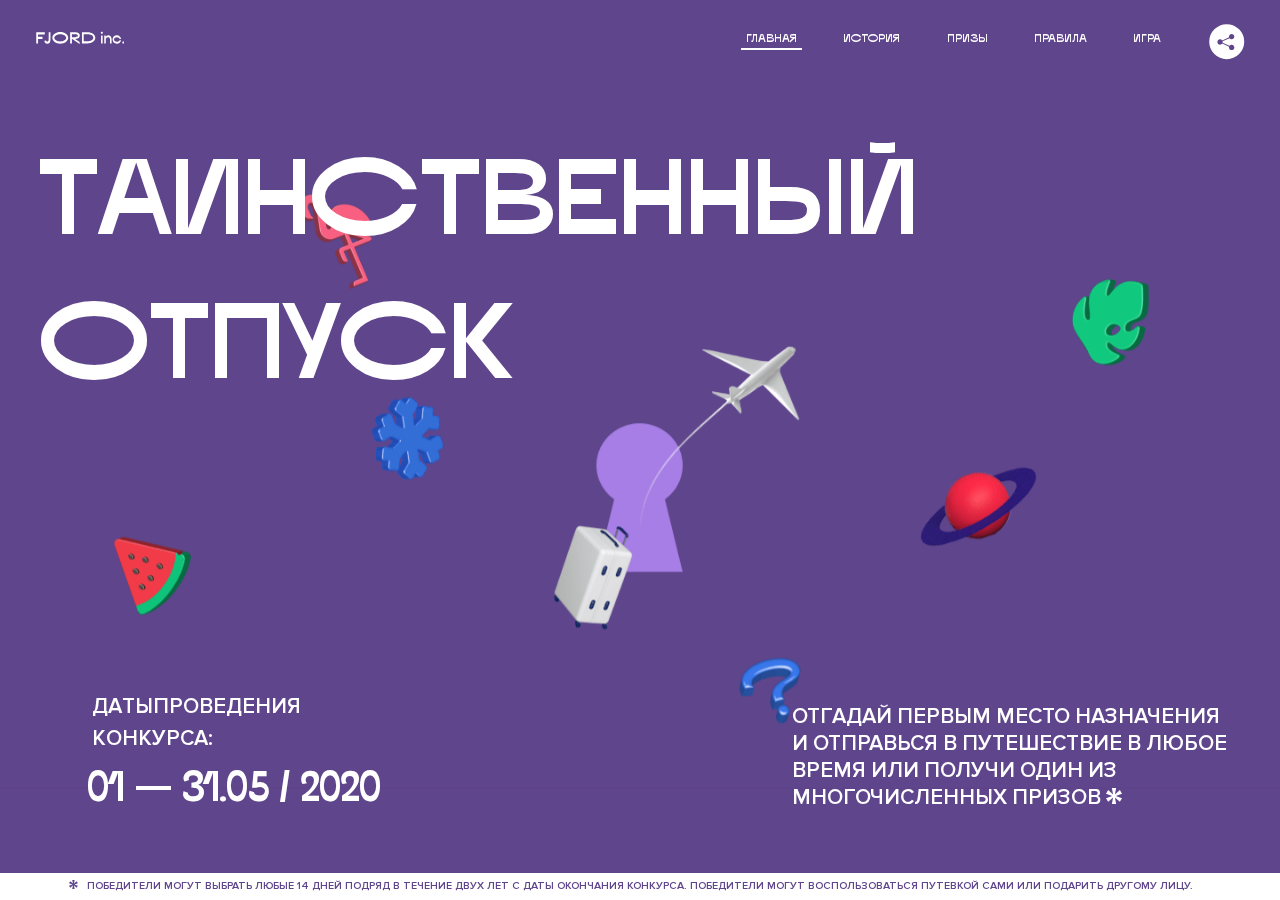
==== commit dbc07ed9: ":heavy_check_mark: Сборка #5" ====
--- a/5/index.html
+++ b/5/index.html
@@ -84,7 +84,7 @@
     <section class="screen screen--hidden screen--intro js-scrollspy" id="top">
       <div class="screen__wrapper">
         <div class="intro">
-          <h1 class="intro__title">Таинственный отпуск</h1>
+          <h1 class="intro__title intro__title--wrap">Таинственный отпуск</h1>
           <div class="intro__content">
             <div class="intro__info">
               <p class="intro__label">Даты проведения конкурса:</p>
@@ -138,11 +138,11 @@
 
           <div class="slider__item swiper-slide">
             <h2 class="slider__item-title">История</h2>
-            <p class="slider__item-text slider__item-text--animation">Джеймс Таргет был основателем компании &laquo;Fjord Inc.&raquo;. С&nbsp;1965 года &laquo;Fjord Inc.&raquo; прославилась надёжными и&nbsp;удобными чемоданами и&nbsp;аксессуарами для туристов.</p>
-          </div>
-
-          <div class="slider__item swiper-slide">
-            <p class="slider__item-text slider__item-text--animation">Когда Джеймсу было 7&nbsp;лет, в&nbsp;их&nbsp;доме гостил дядюшка и&nbsp;развлекал детей рассказами о&nbsp;своей поездке в&nbsp;место, показавшееся малышу Таргету невероятным. Тогда Джеймс решил, что однажды посетит его, но&nbsp;не&nbsp;будет рассказывать о&nbsp;мечте, пока не&nbsp;осуществит.</p>
+            <p class="slider__item-text">Джеймс Таргет был основателем компании &laquo;Fjord Inc.&raquo;. С&nbsp;1965 года &laquo;Fjord Inc.&raquo; прославилась надёжными и&nbsp;удобными чемоданами и&nbsp;аксессуарами для туристов.</p>
+          </div>
+
+          <div class="slider__item swiper-slide">
+            <p class="slider__item-text">Когда Джеймсу было 7&nbsp;лет, в&nbsp;их&nbsp;доме гостил дядюшка и&nbsp;развлекал детей рассказами о&nbsp;своей поездке в&nbsp;место, показавшееся малышу Таргету невероятным. Тогда Джеймс решил, что однажды посетит его, но&nbsp;не&nbsp;будет рассказывать о&nbsp;мечте, пока не&nbsp;осуществит.</p>
           </div>
 
           <div class="slider__item swiper-slide">
--- a/5/css/style.min.css
+++ b/5/css/style.min.css
@@ -1,334 +1,24 @@
-@keyframes fadeIn {
-  from {
-    opacity: 0; }
-  to {
-    opacity: 1; } }
-
-/*! normalize.css v8.0.1 | MIT License | github.com/necolas/normalize.css */
-/* Document
-   ========================================================================== */
 /**
- * 1. Correct the line height in all browsers.
- * 2. Prevent adjustments of font size after orientation changes in iOS.
- */
-html {
-  line-height: 1.15;
-  /* 1 */
-  -webkit-text-size-adjust: 100%;
-  /* 2 */ }
-
-/* Sections
-   ========================================================================== */
-/**
- * Remove the margin in all browsers.
- */
-body {
-  margin: 0; }
-
-/**
- * Render the `main` element consistently in IE.
- */
-main {
-  display: block; }
-
-/**
- * Correct the font size and margin on `h1` elements within `section` and
- * `article` contexts in Chrome, Firefox, and Safari.
- */
-h1 {
-  font-size: 2em;
-  margin: 0.67em 0; }
-
-/* Grouping content
-   ========================================================================== */
-/**
- * 1. Add the correct box sizing in Firefox.
- * 2. Show the overflow in Edge and IE.
- */
-hr {
-  box-sizing: content-box;
-  /* 1 */
-  height: 0;
-  /* 1 */
-  overflow: visible;
-  /* 2 */ }
-
-/**
- * 1. Correct the inheritance and scaling of font size in all browsers.
- * 2. Correct the odd `em` font sizing in all browsers.
- */
-pre {
-  font-family: monospace, monospace;
-  /* 1 */
-  font-size: 1em;
-  /* 2 */ }
-
-/* Text-level semantics
-   ========================================================================== */
-/**
- * Remove the gray background on active links in IE 10.
- */
-a {
-  background-color: transparent; }
-
-/**
- * 1. Remove the bottom border in Chrome 57-
- * 2. Add the correct text decoration in Chrome, Edge, IE, Opera, and Safari.
- */
-abbr[title] {
-  border-bottom: none;
-  /* 1 */
-  text-decoration: underline;
-  /* 2 */
-  text-decoration: underline dotted;
-  /* 2 */ }
-
-/**
- * Add the correct font weight in Chrome, Edge, and Safari.
- */
-b,
-strong {
-  font-weight: bolder; }
-
-/**
- * 1. Correct the inheritance and scaling of font size in all browsers.
- * 2. Correct the odd `em` font sizing in all browsers.
- */
-code,
-kbd,
-samp {
-  font-family: monospace, monospace;
-  /* 1 */
-  font-size: 1em;
-  /* 2 */ }
-
-/**
- * Add the correct font size in all browsers.
- */
-small {
-  font-size: 80%; }
-
-/**
- * Prevent `sub` and `sup` elements from affecting the line height in
- * all browsers.
- */
-sub,
-sup {
-  font-size: 75%;
-  line-height: 0;
-  position: relative;
-  vertical-align: baseline; }
-
-sub {
-  bottom: -0.25em; }
-
-sup {
-  top: -0.5em; }
-
-/* Embedded content
-   ========================================================================== */
-/**
- * Remove the border on images inside links in IE 10.
- */
-img {
-  border-style: none; }
-
-/* Forms
-   ========================================================================== */
-/**
- * 1. Change the font styles in all browsers.
- * 2. Remove the margin in Firefox and Safari.
- */
-button,
-input,
-optgroup,
-select,
-textarea {
-  font-family: inherit;
-  /* 1 */
-  font-size: 100%;
-  /* 1 */
-  line-height: 1.15;
-  /* 1 */
-  margin: 0;
-  /* 2 */ }
-
-/**
- * Show the overflow in IE.
- * 1. Show the overflow in Edge.
- */
-button,
-input {
-  /* 1 */
-  overflow: visible; }
-
-/**
- * Remove the inheritance of text transform in Edge, Firefox, and IE.
- * 1. Remove the inheritance of text transform in Firefox.
- */
-button,
-select {
-  /* 1 */
-  text-transform: none; }
-
-/**
- * Correct the inability to style clickable types in iOS and Safari.
- */
-button,
-[type="button"],
-[type="reset"],
-[type="submit"] {
-  -webkit-appearance: button; }
-
-/**
- * Remove the inner border and padding in Firefox.
- */
-button::-moz-focus-inner,
-[type="button"]::-moz-focus-inner,
-[type="reset"]::-moz-focus-inner,
-[type="submit"]::-moz-focus-inner {
-  border-style: none;
-  padding: 0; }
-
-/**
- * Restore the focus styles unset by the previous rule.
- */
-button:-moz-focusring,
-[type="button"]:-moz-focusring,
-[type="reset"]:-moz-focusring,
-[type="submit"]:-moz-focusring {
-  outline: 1px dotted ButtonText; }
-
-/**
- * Correct the padding in Firefox.
- */
-fieldset {
-  padding: 0.35em 0.75em 0.625em; }
-
-/**
- * 1. Correct the text wrapping in Edge and IE.
- * 2. Correct the color inheritance from `fieldset` elements in IE.
- * 3. Remove the padding so developers are not caught out when they zero out
- *    `fieldset` elements in all browsers.
- */
-legend {
-  box-sizing: border-box;
-  /* 1 */
-  color: inherit;
-  /* 2 */
-  display: table;
-  /* 1 */
-  max-width: 100%;
-  /* 1 */
-  padding: 0;
-  /* 3 */
-  white-space: normal;
-  /* 1 */ }
-
-/**
- * Add the correct vertical alignment in Chrome, Firefox, and Opera.
- */
-progress {
-  vertical-align: baseline; }
-
-/**
- * Remove the default vertical scrollbar in IE 10+.
- */
-textarea {
-  overflow: auto; }
-
-/**
- * 1. Add the correct box sizing in IE 10.
- * 2. Remove the padding in IE 10.
- */
-[type="checkbox"],
-[type="radio"] {
-  box-sizing: border-box;
-  /* 1 */
-  padding: 0;
-  /* 2 */ }
-
-/**
- * Correct the cursor style of increment and decrement buttons in Chrome.
- */
-[type="number"]::-webkit-inner-spin-button,
-[type="number"]::-webkit-outer-spin-button {
-  height: auto; }
-
-/**
- * 1. Correct the odd appearance in Chrome and Safari.
- * 2. Correct the outline style in Safari.
- */
-[type="search"] {
-  -webkit-appearance: textfield;
-  /* 1 */
-  outline-offset: -2px;
-  /* 2 */ }
-
-/**
- * Remove the inner padding in Chrome and Safari on macOS.
- */
-[type="search"]::-webkit-search-decoration {
-  -webkit-appearance: none; }
-
-/**
- * 1. Correct the inability to style clickable types in iOS and Safari.
- * 2. Change font properties to `inherit` in Safari.
- */
-::-webkit-file-upload-button {
-  -webkit-appearance: button;
-  /* 1 */
-  font: inherit;
-  /* 2 */ }
-
-/* Interactive
-   ========================================================================== */
-/*
- * Add the correct display in Edge, IE 10+, and Firefox.
- */
-details {
-  display: block; }
-
-/*
- * Add the correct display in all browsers.
- */
-summary {
-  display: list-item; }
-
-/* Misc
-   ========================================================================== */
-/**
- * Add the correct display in IE 10+.
- */
-template {
-  display: none; }
-
-/**
- * Add the correct display in IE 10.
- */
-[hidden] {
-  display: none; }
-
-/**
- * Swiper 5.0.4
+ * Swiper 5.3.8
  * Most modern mobile touch slider and framework with hardware accelerated transitions
  * http://swiperjs.com
  *
- * Copyright 2014-2019 Vladimir Kharlampidi
+ * Copyright 2014-2020 Vladimir Kharlampidi
  *
  * Released under the MIT License
  *
- * Released on: September 30, 2019
+ * Released on: April 24, 2020
  */
+
 @font-face {
   font-family: 'swiper-icons';
   src: url("data:application/font-woff;charset=utf-8;base64, [base64]//wADZ2x5ZgAAAywAAADMAAAD2MHtryVoZWFkAAABbAAAADAAAAA2E2+eoWhoZWEAAAGcAAAAHwAAACQC9gDzaG10eAAAAigAAAAZAAAArgJkABFsb2NhAAAC0AAAAFoAAABaFQAUGG1heHAAAAG8AAAAHwAAACAAcABAbmFtZQAAA/gAAAE5AAACXvFdBwlwb3N0AAAFNAAAAGIAAACE5s74hXjaY2BkYGAAYpf5Hu/j+W2+MnAzMYDAzaX6QjD6/4//Bxj5GA8AuRwMYGkAPywL13jaY2BkYGA88P8Agx4j+/8fQDYfA1AEBWgDAIB2BOoAeNpjYGRgYNBh4GdgYgABEMnIABJzYNADCQAACWgAsQB42mNgYfzCOIGBlYGB0YcxjYGBwR1Kf2WQZGhhYGBiYGVmgAFGBiQQkOaawtDAoMBQxXjg/wEGPcYDDA4wNUA2CCgwsAAAO4EL6gAAeNpj2M0gyAACqxgGNWBkZ2D4/wMA+xkDdgAAAHjaY2BgYGaAYBkGRgYQiAHyGMF8FgYHIM3DwMHABGQrMOgyWDLEM1T9/w8UBfEMgLzE////P/5//f/V/xv+r4eaAAeMbAxwIUYmIMHEgKYAYjUcsDAwsLKxc3BycfPw8jEQA/[base64]/uznmfPFBNODM2K7MTQ45YEAZqGP81AmGGcF3iPqOop0r1SPTaTbVkfUe4HXj97wYE+yNwWYxwWu4v1ugWHgo3S1XdZEVqWM7ET0cfnLGxWfkgR42o2PvWrDMBSFj/IHLaF0zKjRgdiVMwScNRAoWUoH78Y2icB/yIY09An6AH2Bdu/UB+yxopYshQiEvnvu0dURgDt8QeC8PDw7Fpji3fEA4z/PEJ6YOB5hKh4dj3EvXhxPqH/SKUY3rJ7srZ4FZnh1PMAtPhwP6fl2PMJMPDgeQ4rY8YT6Gzao0eAEA409DuggmTnFnOcSCiEiLMgxCiTI6Cq5DZUd3Qmp10vO0LaLTd2cjN4fOumlc7lUYbSQcZFkutRG7g6JKZKy0RmdLY680CDnEJ+UMkpFFe1RN7nxdVpXrC4aTtnaurOnYercZg2YVmLN/d/gczfEimrE/fs/bOuq29Zmn8tloORaXgZgGa78yO9/cnXm2BpaGvq25Dv9S4E9+5SIc9PqupJKhYFSSl47+Qcr1mYNAAAAeNptw0cKwkAAAMDZJA8Q7OUJvkLsPfZ6zFVERPy8qHh2YER+3i/BP83vIBLLySsoKimrqKqpa2hp6+jq6RsYGhmbmJqZSy0sraxtbO3sHRydnEMU4uR6yx7JJXveP7WrDycAAAAAAAH//wACeNpjYGRgYOABYhkgZgJCZgZNBkYGLQZtIJsFLMYAAAw3ALgAeNolizEKgDAQBCchRbC2sFER0YD6qVQiBCv/H9ezGI6Z5XBAw8CBK/m5iQQVauVbXLnOrMZv2oLdKFa8Pjuru2hJzGabmOSLzNMzvutpB3N42mNgZGBg4GKQYzBhYMxJLMlj4GBgAYow/P/PAJJhLM6sSoWKfWCAAwDAjgbRAAB42mNgYGBkAIIbCZo5IPrmUn0hGA0AO8EFTQAA") format("woff");
   font-weight: 400;
-  font-style: normal; }
-
+  font-style: normal;
+}
 :root {
-  --swiper-theme-color: #007aff; }
-
+  --swiper-theme-color: #007aff;
+}
 .swiper-container {
   margin-left: auto;
   margin-right: auto;
@@ -337,62 +27,58 @@
   list-style: none;
   padding: 0;
   /* Fix of Webkit flickering */
-  z-index: 1; }
-
+  z-index: 1;
+}
 .swiper-container-vertical > .swiper-wrapper {
-  flex-direction: column; }
-
+  flex-direction: column;
+}
 .swiper-wrapper {
   position: relative;
   width: 100%;
   height: 100%;
   z-index: 1;
   display: flex;
-  transition-property: transform; }
-
+  transition-property: transform;
+  box-sizing: content-box;
+}
 .swiper-container-android .swiper-slide,
 .swiper-wrapper {
-  transform: translate3d(0px, 0, 0); }
-
+  transform: translate3d(0px, 0, 0);
+}
 .swiper-container-multirow > .swiper-wrapper {
-  flex-wrap: wrap; }
-
+  flex-wrap: wrap;
+}
 .swiper-container-multirow-column > .swiper-wrapper {
   flex-wrap: wrap;
-  flex-direction: column; }
-
+  flex-direction: column;
+}
 .swiper-container-free-mode > .swiper-wrapper {
-  will-change: transform;
-  transition-timing-function: linear;
-  margin: 0 auto; }
-
-@keyframes translate {
-  to {
-    transform: translateX(0); } }
-
+  transition-timing-function: ease-out;
+  margin: 0 auto;
+}
 .swiper-slide {
   flex-shrink: 0;
   width: 100%;
   height: 100%;
   position: relative;
-  transition-property: transform; }
-
+  transition-property: transform;
+}
 .swiper-slide-invisible-blank {
-  visibility: hidden; }
-
+  visibility: hidden;
+}
 /* Auto Height */
 .swiper-container-autoheight,
 .swiper-container-autoheight .swiper-slide {
-  height: auto; }
-
+  height: auto;
+}
 .swiper-container-autoheight .swiper-wrapper {
   align-items: flex-start;
-  transition-property: transform, height; }
-
+  transition-property: transform, height;
+}
 /* 3D Effects */
 .swiper-container-3d {
-  perspective: 1200px; }
-
+  perspective: 1200px;
+}
 .swiper-container-3d .swiper-wrapper,
 .swiper-container-3d .swiper-slide,
 .swiper-container-3d .swiper-slide-shadow-left,
@@ -400,8 +86,8 @@
 .swiper-container-3d .swiper-slide-shadow-top,
 .swiper-container-3d .swiper-slide-shadow-bottom,
 .swiper-container-3d .swiper-cube-shadow {
-  transform-style: preserve-3d; }
-
+  transform-style: preserve-3d;
+}
 .swiper-container-3d .swiper-slide-shadow-left,
 .swiper-container-3d .swiper-slide-shadow-right,
 .swiper-container-3d .swiper-slide-shadow-top,
@@ -412,46 +98,46 @@
   width: 100%;
   height: 100%;
   pointer-events: none;
-  z-index: 10; }
-
+  z-index: 10;
+}
 .swiper-container-3d .swiper-slide-shadow-left {
-  background-image: linear-gradient(to left, rgba(0, 0, 0, 0.5), rgba(0, 0, 0, 0)); }
-
+  background-image: linear-gradient(to left, rgba(0, 0, 0, 0.5), rgba(0, 0, 0, 0));
+}
 .swiper-container-3d .swiper-slide-shadow-right {
-  background-image: linear-gradient(to right, rgba(0, 0, 0, 0.5), rgba(0, 0, 0, 0)); }
-
+  background-image: linear-gradient(to right, rgba(0, 0, 0, 0.5), rgba(0, 0, 0, 0));
+}
 .swiper-container-3d .swiper-slide-shadow-top {
-  background-image: linear-gradient(to top, rgba(0, 0, 0, 0.5), rgba(0, 0, 0, 0)); }
-
+  background-image: linear-gradient(to top, rgba(0, 0, 0, 0.5), rgba(0, 0, 0, 0));
+}
 .swiper-container-3d .swiper-slide-shadow-bottom {
-  background-image: linear-gradient(to bottom, rgba(0, 0, 0, 0.5), rgba(0, 0, 0, 0)); }
-
+  background-image: linear-gradient(to bottom, rgba(0, 0, 0, 0.5), rgba(0, 0, 0, 0));
+}
 /* CSS Mode */
 .swiper-container-css-mode > .swiper-wrapper {
   overflow: auto;
   scrollbar-width: none;
   /* For Firefox */
   -ms-overflow-style: none;
-  /* For Internet Explorer and Edge */ }
-
+  /* For Internet Explorer and Edge */
+}
 .swiper-container-css-mode > .swiper-wrapper::-webkit-scrollbar {
-  display: none; }
-
+  display: none;
+}
 .swiper-container-css-mode > .swiper-wrapper > .swiper-slide {
-  scroll-snap-align: start start; }
-
+  scroll-snap-align: start start;
+}
 .swiper-container-horizontal.swiper-container-css-mode > .swiper-wrapper {
-  scroll-snap-type: x mandatory; }
-
+  scroll-snap-type: x mandatory;
+}
 .swiper-container-vertical.swiper-container-css-mode > .swiper-wrapper {
-  scroll-snap-type: y mandatory; }
-
+  scroll-snap-type: y mandatory;
+}
 :root {
   --swiper-navigation-size: 44px;
   /*
   --swiper-navigation-color: var(--swiper-theme-color);
-  */ }
-
+  */
+}
 .swiper-button-prev,
 .swiper-button-next {
   position: absolute;
@@ -464,156 +150,164 @@
   display: flex;
   align-items: center;
   justify-content: center;
-  color: var(--swiper-navigation-color, var(--swiper-theme-color)); }
-
+  color: var(--swiper-navigation-color, var(--swiper-theme-color));
+}
 .swiper-button-prev.swiper-button-disabled,
 .swiper-button-next.swiper-button-disabled {
   opacity: 0.35;
   cursor: auto;
-  pointer-events: none; }
-
+  pointer-events: none;
+}
 .swiper-button-prev:after,
 .swiper-button-next:after {
   font-family: swiper-icons;
-  font-size: var(--swiper-navigation-size); }
-
+  font-size: var(--swiper-navigation-size);
+  text-transform: none !important;
+  letter-spacing: 0;
+  text-transform: none;
+  font-variant: initial;
+  line-height: 1;
+}
 .swiper-button-prev,
 .swiper-container-rtl .swiper-button-next {
   left: 10px;
-  right: auto; }
-
+  right: auto;
+}
 .swiper-button-prev:after,
 .swiper-container-rtl .swiper-button-next:after {
-  content: 'prev'; }
-
+  content: 'prev';
+}
 .swiper-button-next,
 .swiper-container-rtl .swiper-button-prev {
   right: 10px;
-  left: auto; }
-
+  left: auto;
+}
 .swiper-button-next:after,
 .swiper-container-rtl .swiper-button-prev:after {
-  content: 'next'; }
-
+  content: 'next';
+}
 .swiper-button-prev.swiper-button-white,
 .swiper-button-next.swiper-button-white {
-  --swiper-navigation-color: #ffffff; }
-
+  --swiper-navigation-color: #ffffff;
+}
 .swiper-button-prev.swiper-button-black,
 .swiper-button-next.swiper-button-black {
-  --swiper-navigation-color: #000000; }
-
+  --swiper-navigation-color: #000000;
+}
 .swiper-button-lock {
-  display: none; }
-
+  display: none;
+}
 :root {
   /*
   --swiper-pagination-color: var(--swiper-theme-color);
-  */ }
-
+  */
+}
 .swiper-pagination {
   position: absolute;
   text-align: center;
   transition: 300ms opacity;
   transform: translate3d(0, 0, 0);
-  z-index: 10; }
-
+  z-index: 10;
+}
 .swiper-pagination.swiper-pagination-hidden {
-  opacity: 0; }
-
+  opacity: 0;
+}
 /* Common Styles */
 .swiper-pagination-fraction,
 .swiper-pagination-custom,
 .swiper-container-horizontal > .swiper-pagination-bullets {
   bottom: 10px;
   left: 0;
-  width: 100%; }
-
+  width: 100%;
+}
 /* Bullets */
 .swiper-pagination-bullets-dynamic {
   overflow: hidden;
-  font-size: 0; }
-
+  font-size: 0;
+}
 .swiper-pagination-bullets-dynamic .swiper-pagination-bullet {
   transform: scale(0.33);
-  position: relative; }
-
+  position: relative;
+}
 .swiper-pagination-bullets-dynamic .swiper-pagination-bullet-active {
-  transform: scale(1); }
-
+  transform: scale(1);
+}
 .swiper-pagination-bullets-dynamic .swiper-pagination-bullet-active-main {
-  transform: scale(1); }
-
+  transform: scale(1);
+}
 .swiper-pagination-bullets-dynamic .swiper-pagination-bullet-active-prev {
-  transform: scale(0.66); }
-
+  transform: scale(0.66);
+}
 .swiper-pagination-bullets-dynamic .swiper-pagination-bullet-active-prev-prev {
-  transform: scale(0.33); }
-
+  transform: scale(0.33);
+}
 .swiper-pagination-bullets-dynamic .swiper-pagination-bullet-active-next {
-  transform: scale(0.66); }
-
+  transform: scale(0.66);
+}
 .swiper-pagination-bullets-dynamic .swiper-pagination-bullet-active-next-next {
-  transform: scale(0.33); }
-
+  transform: scale(0.33);
+}
 .swiper-pagination-bullet {
   width: 8px;
   height: 8px;
   display: inline-block;
   border-radius: 100%;
   background: #000;
-  opacity: 0.2; }
-
+  opacity: 0.2;
+}
 button.swiper-pagination-bullet {
   border: none;
   margin: 0;
   padding: 0;
   box-shadow: none;
   -webkit-appearance: none;
-  -moz-appearance: none;
-  appearance: none; }
-
+     -moz-appearance: none;
+          appearance: none;
+}
 .swiper-pagination-clickable .swiper-pagination-bullet {
-  cursor: pointer; }
-
+  cursor: pointer;
+}
 .swiper-pagination-bullet-active {
   opacity: 1;
-  background: var(--swiper-pagination-color, var(--swiper-theme-color)); }
-
+  background: var(--swiper-pagination-color, var(--swiper-theme-color));
+}
 .swiper-container-vertical > .swiper-pagination-bullets {
   right: 10px;
   top: 50%;
-  transform: translate3d(0px, -50%, 0); }
-
+  transform: translate3d(0px, -50%, 0);
+}
 .swiper-container-vertical > .swiper-pagination-bullets .swiper-pagination-bullet {
   margin: 6px 0;
-  display: block; }
-
+  display: block;
+}
 .swiper-container-vertical > .swiper-pagination-bullets.swiper-pagination-bullets-dynamic {
   top: 50%;
   transform: translateY(-50%);
-  width: 8px; }
-
+  width: 8px;
+}
 .swiper-container-vertical > .swiper-pagination-bullets.swiper-pagination-bullets-dynamic .swiper-pagination-bullet {
   display: inline-block;
-  transition: 200ms transform, 200ms top; }
-
+  transition: 200ms transform, 200ms top;
+}
+.swiper-container-horizontal > .swiper-pagination-bullets .swiper-pagination-bullet {
+  margin: 0 4px;
+}
 .swiper-container-horizontal > .swiper-pagination-bullets.swiper-pagination-bullets-dynamic {
   left: 50%;
   transform: translateX(-50%);
-  white-space: nowrap; }
-
+  white-space: nowrap;
+}
 .swiper-container-horizontal > .swiper-pagination-bullets.swiper-pagination-bullets-dynamic .swiper-pagination-bullet {
-  transition: 200ms transform, 200ms left; }
-
+  transition: 200ms transform, 200ms left;
+}
 .swiper-container-horizontal.swiper-container-rtl > .swiper-pagination-bullets-dynamic .swiper-pagination-bullet {
-  transition: 200ms transform, 200ms right; }
-
+  transition: 200ms transform, 200ms right;
+}
 /* Progress */
 .swiper-pagination-progressbar {
   background: rgba(0, 0, 0, 0.25);
-  position: absolute; }
-
+  position: absolute;
+}
 .swiper-pagination-progressbar .swiper-pagination-progressbar-fill {
   background: var(--swiper-pagination-color, var(--swiper-theme-color));
   position: absolute;
@@ -622,57 +316,57 @@
   width: 100%;
   height: 100%;
   transform: scale(0);
-  transform-origin: left top; }
-
+  transform-origin: left top;
+}
 .swiper-container-rtl .swiper-pagination-progressbar .swiper-pagination-progressbar-fill {
-  transform-origin: right top; }
-
+  transform-origin: right top;
+}
 .swiper-container-horizontal > .swiper-pagination-progressbar,
 .swiper-container-vertical > .swiper-pagination-progressbar.swiper-pagination-progressbar-opposite {
   width: 100%;
   height: 4px;
   left: 0;
-  top: 0; }
-
+  top: 0;
+}
 .swiper-container-vertical > .swiper-pagination-progressbar,
 .swiper-container-horizontal > .swiper-pagination-progressbar.swiper-pagination-progressbar-opposite {
   width: 4px;
   height: 100%;
   left: 0;
-  top: 0; }
-
+  top: 0;
+}
 .swiper-pagination-white {
-  --swiper-pagination-color: #ffffff; }
-
+  --swiper-pagination-color: #ffffff;
+}
 .swiper-pagination-black {
-  --swiper-pagination-color: #000000; }
-
+  --swiper-pagination-color: #000000;
+}
 .swiper-pagination-lock {
-  display: none; }
-
+  display: none;
+}
 /* Scrollbar */
 .swiper-scrollbar {
   border-radius: 10px;
   position: relative;
   -ms-touch-action: none;
-  background: rgba(0, 0, 0, 0.1); }
-
+  background: rgba(0, 0, 0, 0.1);
+}
 .swiper-container-horizontal > .swiper-scrollbar {
   position: absolute;
   left: 1%;
   bottom: 3px;
   z-index: 50;
   height: 5px;
-  width: 98%; }
-
+  width: 98%;
+}
 .swiper-container-vertical > .swiper-scrollbar {
   position: absolute;
   right: 3px;
   top: 1%;
   z-index: 50;
   width: 5px;
-  height: 98%; }
-
+  height: 98%;
+}
 .swiper-scrollbar-drag {
   height: 100%;
   width: 100%;
@@ -680,38 +374,38 @@
   background: rgba(0, 0, 0, 0.5);
   border-radius: 10px;
   left: 0;
-  top: 0; }
-
+  top: 0;
+}
 .swiper-scrollbar-cursor-drag {
-  cursor: move; }
-
+  cursor: move;
+}
 .swiper-scrollbar-lock {
-  display: none; }
-
+  display: none;
+}
 .swiper-zoom-container {
   width: 100%;
   height: 100%;
   display: flex;
   justify-content: center;
   align-items: center;
-  text-align: center; }
-
+  text-align: center;
+}
 .swiper-zoom-container > img,
 .swiper-zoom-container > svg,
 .swiper-zoom-container > canvas {
   max-width: 100%;
   max-height: 100%;
-  object-fit: contain; }
-
+  object-fit: contain;
+}
 .swiper-slide-zoomed {
-  cursor: move; }
-
+  cursor: move;
+}
 /* Preloader */
 :root {
   /*
   --swiper-preloader-color: var(--swiper-theme-color);
-  */ }
-
+  */
+}
 .swiper-lazy-preloader {
   width: 42px;
   height: 42px;
@@ -726,18 +420,19 @@
   box-sizing: border-box;
   border: 4px solid var(--swiper-preloader-color, var(--swiper-theme-color));
   border-radius: 50%;
-  border-top-color: transparent; }
-
+  border-top-color: transparent;
+}
 .swiper-lazy-preloader-white {
-  --swiper-preloader-color: #fff; }
-
+  --swiper-preloader-color: #fff;
+}
 .swiper-lazy-preloader-black {
-  --swiper-preloader-color: #000; }
-
+  --swiper-preloader-color: #000;
+}
 @keyframes swiper-preloader-spin {
   100% {
-    transform: rotate(360deg); } }
-
+    transform: rotate(360deg);
+  }
+}
 /* a11y */
 .swiper-container .swiper-notification {
   position: absolute;
@@ -745,55 +440,60 @@
   top: 0;
   pointer-events: none;
   opacity: 0;
-  z-index: -1000; }
-
+  z-index: -1000;
+}
 .swiper-container-fade.swiper-container-free-mode .swiper-slide {
-  transition-timing-function: ease-out; }
-
+  transition-timing-function: ease-out;
+}
 .swiper-container-fade .swiper-slide {
-  transition-property: opacity; }
-
-.swiper-container-fade .swiper-slide-active {
-  z-index: 1; }
-
+  pointer-events: none;
+  transition-property: opacity;
+}
+.swiper-container-fade .swiper-slide .swiper-slide {
+  pointer-events: none;
+}
+.swiper-container-fade .swiper-slide-active,
+.swiper-container-fade .swiper-slide-active .swiper-slide-active {
+  pointer-events: auto;
+}
 .swiper-container-cube {
-  overflow: visible; }
-
+  overflow: visible;
+}
 .swiper-container-cube .swiper-slide {
   pointer-events: none;
   -webkit-backface-visibility: hidden;
-  backface-visibility: hidden;
+          backface-visibility: hidden;
   z-index: 1;
   visibility: hidden;
   transform-origin: 0 0;
   width: 100%;
-  height: 100%; }
-
+  height: 100%;
+}
 .swiper-container-cube .swiper-slide .swiper-slide {
-  pointer-events: none; }
-
+  pointer-events: none;
+}
 .swiper-container-cube.swiper-container-rtl .swiper-slide {
-  transform-origin: 100% 0; }
-
+  transform-origin: 100% 0;
+}
 .swiper-container-cube .swiper-slide-active,
 .swiper-container-cube .swiper-slide-active .swiper-slide-active {
-  pointer-events: auto; }
-
+  pointer-events: auto;
+}
 .swiper-container-cube .swiper-slide-active,
 .swiper-container-cube .swiper-slide-next,
 .swiper-container-cube .swiper-slide-prev,
 .swiper-container-cube .swiper-slide-next + .swiper-slide {
   pointer-events: auto;
-  visibility: visible; }
-
+  visibility: visible;
+}
 .swiper-container-cube .swiper-slide-shadow-top,
 .swiper-container-cube .swiper-slide-shadow-bottom,
 .swiper-container-cube .swiper-slide-shadow-left,
 .swiper-container-cube .swiper-slide-shadow-right {
   z-index: 0;
   -webkit-backface-visibility: hidden;
-  backface-visibility: hidden; }
-
+          backface-visibility: hidden;
+}
 .swiper-container-cube .swiper-cube-shadow {
   position: absolute;
   left: 0;
@@ -804,31 +504,38 @@
   opacity: 0.6;
   -webkit-filter: blur(50px);
   filter: blur(50px);
-  z-index: 0; }
-
+  z-index: 0;
+}
 .swiper-container-flip {
-  overflow: visible; }
-
+  overflow: visible;
+}
 .swiper-container-flip .swiper-slide {
   pointer-events: none;
   -webkit-backface-visibility: hidden;
-  backface-visibility: hidden;
-  z-index: 1; }
-
+          backface-visibility: hidden;
+  z-index: 1;
+}
 .swiper-container-flip .swiper-slide .swiper-slide {
-  pointer-events: none; }
-
+  pointer-events: none;
+}
 .swiper-container-flip .swiper-slide-active,
 .swiper-container-flip .swiper-slide-active .swiper-slide-active {
-  pointer-events: auto; }
-
+  pointer-events: auto;
+}
 .swiper-container-flip .swiper-slide-shadow-top,
 .swiper-container-flip .swiper-slide-shadow-bottom,
 .swiper-container-flip .swiper-slide-shadow-left,
 .swiper-container-flip .swiper-slide-shadow-right {
   z-index: 0;
   -webkit-backface-visibility: hidden;
-  backface-visibility: hidden; }
+          backface-visibility: hidden;
+}
+
+@keyframes fadeIn {
+  from {
+    opacity: 0; }
+  to {
+    opacity: 1; } }
 
 @font-face {
   font-family: "Proxima Nova";
@@ -969,8 +676,7 @@
   @media (min-width: 2000px) {
     .btn {
       padding: 15px 29px;
-      font-size: 24px;
-      line-height: 30; } }
+      font-size: 24px; } }
   @media (max-width: 1024px) and (orientation: portrait) {
     .btn {
       padding: 1rem;
@@ -1443,6 +1149,9 @@
   @media (min-width: 2000px) {
     .game__counter {
       font-size: 48px; } }
+  @media (min-width: 1024px) {
+    .game__counter {
+      margin-right: 5.6rem; } }
   @media (max-width: 1024px) and (orientation: portrait) {
     .game__counter {
       margin-bottom: 1.8rem;
@@ -1502,7 +1211,7 @@
 
 .intro__title {
   margin: 0;
-  max-width: 99rem;
+  max-width: 100rem;
   text-transform: uppercase;
   font-family: "Radical", "Arial", sans-serif;
   font-weight: 400;
@@ -1515,8 +1224,9 @@
       font-size: 120px; } }
   @media (max-width: 1024px) and (orientation: portrait) {
     .intro__title {
-      max-width: 100%;
-      font-size: 3.6rem; } }
+      max-width: 100%; }
+      .intro__title--wrap {
+        font-size: 3.5rem; } }
   @media (max-width: 1024px) and (orientation: landscape) {
     .intro__title {
       font-size: 10rem; } }
@@ -1618,11 +1328,11 @@
 
 .text__word {
   display: inline-block;
-  margin: 0 5px;
+  margin: 0;
   overflow: hidden; }
 
 .text__word > span {
-  transform: translate3d(0, 1em, 0);
+  transform: translate3d(0, 1.1em, 0);
   display: inline-block;
   line-height: 0.956; }
 
@@ -1630,7 +1340,8 @@
   transform: translate3d(0, 0, 0); }
 
 .intro__title.active .text__word > span {
-  transform: translate3d(0, 0, 0); }
+  transform: translate3d(0, 0, 0);
+  vertical-align: sub; }
 
 @keyframes logo-appear {
   from {
@@ -1858,8 +1569,7 @@
     position: relative;
     display: block;
     color: inherit;
-    padding: 0 0.5em 0.5em;
-    transition: 0.3s; }
+    padding: 0 0.5em 0.5em; }
     .page-header__menu a::after {
       content: "";
       position: absolute;
@@ -1869,10 +1579,6 @@
       background-color: #ffffff;
       display: none;
       left: 0; }
-      @media (min-width: 2000px) {
-        .page-header__menu a::after {
-          left: -5px;
-          right: -5px; } }
       @media (max-width: 1024px) and (orientation: portrait) {
         .page-header__menu a::after {
           left: 0;
@@ -1889,7 +1595,6 @@
       color: #a67ee5;
       outline: none; }
       .page-header__menu a:hover::after, .page-header__menu a:focus::after {
-        display: block;
         opacity: 1;
         background-color: #a67ee5; }
 
@@ -2512,7 +2217,7 @@
     .rules__item {
       margin: 0 0 62px;
       padding-top: 6px;
-      padding-left: 65px; } }
+      min-height: 5rem; } }
   @media (max-width: 1024px) and (orientation: portrait) {
     .rules__item {
       margin-bottom: 1rem;
@@ -2560,12 +2265,10 @@
         min-height: calc(1.4rem * 2.2); } }
 
 .rules__link {
-  opacity: 0;
   position: absolute;
   bottom: 6rem;
-  right: 5.6rem; }
-  .rules__link--animate {
-    opacity: 1; }
+  right: 5.6rem;
+  width: 65px; }
   @media (min-width: 2000px) {
     .rules__link {
       bottom: 60px;
@@ -2619,7 +2322,8 @@
     width: 65px; }
   50% {
     width: 95px; }
-  to { } }
+  to {
+    width: initial; } }
 
 .screen {
   position: relative;
@@ -2966,6 +2670,7 @@
 .screen--rules.active .rules__link--animate {
   animation-duration: 0.4s;
   animation-name: rules-link;
+  animation-fill-mode: forwards;
   transition-timing-function: linear; }
 
 .screen--rules.active .rules__link-text--animate {
@@ -2980,7 +2685,8 @@
   flex-grow: 1;
   width: 100%; }
   .slider .swiper-wrapper {
-    min-height: 100vh; }
+    min-height: 100vh;
+    box-sizing: border-box; }
     @media (max-width: 1024px) and (orientation: portrait) {
       .slider .swiper-wrapper {
         min-height: calc(var(--vh, 1vh) * 100); } }
@@ -3049,9 +2755,6 @@
   font-size: 1.8rem;
   line-height: 2rem;
   transition: 0.3s; }
-  .slider__item-text--animation {
-    animation-duration: 1s;
-    animation-name: fadeIn; }
   @media (min-width: 2000px) {
     .slider__item-text {
       margin-top: 36px;
--- a/5/css/style.min.css
+++ b/5/css/style.min.css
@@ -1,334 +1,24 @@
-@keyframes fadeIn {
-  from {
-    opacity: 0; }
-  to {
-    opacity: 1; } }
-
-/*! normalize.css v8.0.1 | MIT License | github.com/necolas/normalize.css */
-/* Document
-   ========================================================================== */
 /**
- * 1. Correct the line height in all browsers.
- * 2. Prevent adjustments of font size after orientation changes in iOS.
- */
-html {
-  line-height: 1.15;
-  /* 1 */
-  -webkit-text-size-adjust: 100%;
-  /* 2 */ }
-
-/* Sections
-   ========================================================================== */
-/**
- * Remove the margin in all browsers.
- */
-body {
-  margin: 0; }
-
-/**
- * Render the `main` element consistently in IE.
- */
-main {
-  display: block; }
-
-/**
- * Correct the font size and margin on `h1` elements within `section` and
- * `article` contexts in Chrome, Firefox, and Safari.
- */
-h1 {
-  font-size: 2em;
-  margin: 0.67em 0; }
-
-/* Grouping content
-   ========================================================================== */
-/**
- * 1. Add the correct box sizing in Firefox.
- * 2. Show the overflow in Edge and IE.
- */
-hr {
-  box-sizing: content-box;
-  /* 1 */
-  height: 0;
-  /* 1 */
-  overflow: visible;
-  /* 2 */ }
-
-/**
- * 1. Correct the inheritance and scaling of font size in all browsers.
- * 2. Correct the odd `em` font sizing in all browsers.
- */
-pre {
-  font-family: monospace, monospace;
-  /* 1 */
-  font-size: 1em;
-  /* 2 */ }
-
-/* Text-level semantics
-   ========================================================================== */
-/**
- * Remove the gray background on active links in IE 10.
- */
-a {
-  background-color: transparent; }
-
-/**
- * 1. Remove the bottom border in Chrome 57-
- * 2. Add the correct text decoration in Chrome, Edge, IE, Opera, and Safari.
- */
-abbr[title] {
-  border-bottom: none;
-  /* 1 */
-  text-decoration: underline;
-  /* 2 */
-  text-decoration: underline dotted;
-  /* 2 */ }
-
-/**
- * Add the correct font weight in Chrome, Edge, and Safari.
- */
-b,
-strong {
-  font-weight: bolder; }
-
-/**
- * 1. Correct the inheritance and scaling of font size in all browsers.
- * 2. Correct the odd `em` font sizing in all browsers.
- */
-code,
-kbd,
-samp {
-  font-family: monospace, monospace;
-  /* 1 */
-  font-size: 1em;
-  /* 2 */ }
-
-/**
- * Add the correct font size in all browsers.
- */
-small {
-  font-size: 80%; }
-
-/**
- * Prevent `sub` and `sup` elements from affecting the line height in
- * all browsers.
- */
-sub,
-sup {
-  font-size: 75%;
-  line-height: 0;
-  position: relative;
-  vertical-align: baseline; }
-
-sub {
-  bottom: -0.25em; }
-
-sup {
-  top: -0.5em; }
-
-/* Embedded content
-   ========================================================================== */
-/**
- * Remove the border on images inside links in IE 10.
- */
-img {
-  border-style: none; }
-
-/* Forms
-   ========================================================================== */
-/**
- * 1. Change the font styles in all browsers.
- * 2. Remove the margin in Firefox and Safari.
- */
-button,
-input,
-optgroup,
-select,
-textarea {
-  font-family: inherit;
-  /* 1 */
-  font-size: 100%;
-  /* 1 */
-  line-height: 1.15;
-  /* 1 */
-  margin: 0;
-  /* 2 */ }
-
-/**
- * Show the overflow in IE.
- * 1. Show the overflow in Edge.
- */
-button,
-input {
-  /* 1 */
-  overflow: visible; }
-
-/**
- * Remove the inheritance of text transform in Edge, Firefox, and IE.
- * 1. Remove the inheritance of text transform in Firefox.
- */
-button,
-select {
-  /* 1 */
-  text-transform: none; }
-
-/**
- * Correct the inability to style clickable types in iOS and Safari.
- */
-button,
-[type="button"],
-[type="reset"],
-[type="submit"] {
-  -webkit-appearance: button; }
-
-/**
- * Remove the inner border and padding in Firefox.
- */
-button::-moz-focus-inner,
-[type="button"]::-moz-focus-inner,
-[type="reset"]::-moz-focus-inner,
-[type="submit"]::-moz-focus-inner {
-  border-style: none;
-  padding: 0; }
-
-/**
- * Restore the focus styles unset by the previous rule.
- */
-button:-moz-focusring,
-[type="button"]:-moz-focusring,
-[type="reset"]:-moz-focusring,
-[type="submit"]:-moz-focusring {
-  outline: 1px dotted ButtonText; }
-
-/**
- * Correct the padding in Firefox.
- */
-fieldset {
-  padding: 0.35em 0.75em 0.625em; }
-
-/**
- * 1. Correct the text wrapping in Edge and IE.
- * 2. Correct the color inheritance from `fieldset` elements in IE.
- * 3. Remove the padding so developers are not caught out when they zero out
- *    `fieldset` elements in all browsers.
- */
-legend {
-  box-sizing: border-box;
-  /* 1 */
-  color: inherit;
-  /* 2 */
-  display: table;
-  /* 1 */
-  max-width: 100%;
-  /* 1 */
-  padding: 0;
-  /* 3 */
-  white-space: normal;
-  /* 1 */ }
-
-/**
- * Add the correct vertical alignment in Chrome, Firefox, and Opera.
- */
-progress {
-  vertical-align: baseline; }
-
-/**
- * Remove the default vertical scrollbar in IE 10+.
- */
-textarea {
-  overflow: auto; }
-
-/**
- * 1. Add the correct box sizing in IE 10.
- * 2. Remove the padding in IE 10.
- */
-[type="checkbox"],
-[type="radio"] {
-  box-sizing: border-box;
-  /* 1 */
-  padding: 0;
-  /* 2 */ }
-
-/**
- * Correct the cursor style of increment and decrement buttons in Chrome.
- */
-[type="number"]::-webkit-inner-spin-button,
-[type="number"]::-webkit-outer-spin-button {
-  height: auto; }
-
-/**
- * 1. Correct the odd appearance in Chrome and Safari.
- * 2. Correct the outline style in Safari.
- */
-[type="search"] {
-  -webkit-appearance: textfield;
-  /* 1 */
-  outline-offset: -2px;
-  /* 2 */ }
-
-/**
- * Remove the inner padding in Chrome and Safari on macOS.
- */
-[type="search"]::-webkit-search-decoration {
-  -webkit-appearance: none; }
-
-/**
- * 1. Correct the inability to style clickable types in iOS and Safari.
- * 2. Change font properties to `inherit` in Safari.
- */
-::-webkit-file-upload-button {
-  -webkit-appearance: button;
-  /* 1 */
-  font: inherit;
-  /* 2 */ }
-
-/* Interactive
-   ========================================================================== */
-/*
- * Add the correct display in Edge, IE 10+, and Firefox.
- */
-details {
-  display: block; }
-
-/*
- * Add the correct display in all browsers.
- */
-summary {
-  display: list-item; }
-
-/* Misc
-   ========================================================================== */
-/**
- * Add the correct display in IE 10+.
- */
-template {
-  display: none; }
-
-/**
- * Add the correct display in IE 10.
- */
-[hidden] {
-  display: none; }
-
-/**
- * Swiper 5.0.4
+ * Swiper 5.3.8
  * Most modern mobile touch slider and framework with hardware accelerated transitions
  * http://swiperjs.com
  *
- * Copyright 2014-2019 Vladimir Kharlampidi
+ * Copyright 2014-2020 Vladimir Kharlampidi
  *
  * Released under the MIT License
  *
- * Released on: September 30, 2019
+ * Released on: April 24, 2020
  */
+
 @font-face {
   font-family: 'swiper-icons';
   src: url("data:application/font-woff;charset=utf-8;base64, [base64]//wADZ2x5ZgAAAywAAADMAAAD2MHtryVoZWFkAAABbAAAADAAAAA2E2+eoWhoZWEAAAGcAAAAHwAAACQC9gDzaG10eAAAAigAAAAZAAAArgJkABFsb2NhAAAC0AAAAFoAAABaFQAUGG1heHAAAAG8AAAAHwAAACAAcABAbmFtZQAAA/gAAAE5AAACXvFdBwlwb3N0AAAFNAAAAGIAAACE5s74hXjaY2BkYGAAYpf5Hu/j+W2+MnAzMYDAzaX6QjD6/4//Bxj5GA8AuRwMYGkAPywL13jaY2BkYGA88P8Agx4j+/8fQDYfA1AEBWgDAIB2BOoAeNpjYGRgYNBh4GdgYgABEMnIABJzYNADCQAACWgAsQB42mNgYfzCOIGBlYGB0YcxjYGBwR1Kf2WQZGhhYGBiYGVmgAFGBiQQkOaawtDAoMBQxXjg/wEGPcYDDA4wNUA2CCgwsAAAO4EL6gAAeNpj2M0gyAACqxgGNWBkZ2D4/wMA+xkDdgAAAHjaY2BgYGaAYBkGRgYQiAHyGMF8FgYHIM3DwMHABGQrMOgyWDLEM1T9/w8UBfEMgLzE////P/5//f/V/xv+r4eaAAeMbAxwIUYmIMHEgKYAYjUcsDAwsLKxc3BycfPw8jEQA/[base64]/uznmfPFBNODM2K7MTQ45YEAZqGP81AmGGcF3iPqOop0r1SPTaTbVkfUe4HXj97wYE+yNwWYxwWu4v1ugWHgo3S1XdZEVqWM7ET0cfnLGxWfkgR42o2PvWrDMBSFj/IHLaF0zKjRgdiVMwScNRAoWUoH78Y2icB/yIY09An6AH2Bdu/UB+yxopYshQiEvnvu0dURgDt8QeC8PDw7Fpji3fEA4z/PEJ6YOB5hKh4dj3EvXhxPqH/SKUY3rJ7srZ4FZnh1PMAtPhwP6fl2PMJMPDgeQ4rY8YT6Gzao0eAEA409DuggmTnFnOcSCiEiLMgxCiTI6Cq5DZUd3Qmp10vO0LaLTd2cjN4fOumlc7lUYbSQcZFkutRG7g6JKZKy0RmdLY680CDnEJ+UMkpFFe1RN7nxdVpXrC4aTtnaurOnYercZg2YVmLN/d/gczfEimrE/fs/bOuq29Zmn8tloORaXgZgGa78yO9/cnXm2BpaGvq25Dv9S4E9+5SIc9PqupJKhYFSSl47+Qcr1mYNAAAAeNptw0cKwkAAAMDZJA8Q7OUJvkLsPfZ6zFVERPy8qHh2YER+3i/BP83vIBLLySsoKimrqKqpa2hp6+jq6RsYGhmbmJqZSy0sraxtbO3sHRydnEMU4uR6yx7JJXveP7WrDycAAAAAAAH//wACeNpjYGRgYOABYhkgZgJCZgZNBkYGLQZtIJsFLMYAAAw3ALgAeNolizEKgDAQBCchRbC2sFER0YD6qVQiBCv/H9ezGI6Z5XBAw8CBK/m5iQQVauVbXLnOrMZv2oLdKFa8Pjuru2hJzGabmOSLzNMzvutpB3N42mNgZGBg4GKQYzBhYMxJLMlj4GBgAYow/P/PAJJhLM6sSoWKfWCAAwDAjgbRAAB42mNgYGBkAIIbCZo5IPrmUn0hGA0AO8EFTQAA") format("woff");
   font-weight: 400;
-  font-style: normal; }
-
+  font-style: normal;
+}
 :root {
-  --swiper-theme-color: #007aff; }
-
+  --swiper-theme-color: #007aff;
+}
 .swiper-container {
   margin-left: auto;
   margin-right: auto;
@@ -337,62 +27,58 @@
   list-style: none;
   padding: 0;
   /* Fix of Webkit flickering */
-  z-index: 1; }
-
+  z-index: 1;
+}
 .swiper-container-vertical > .swiper-wrapper {
-  flex-direction: column; }
-
+  flex-direction: column;
+}
 .swiper-wrapper {
   position: relative;
   width: 100%;
   height: 100%;
   z-index: 1;
   display: flex;
-  transition-property: transform; }
-
+  transition-property: transform;
+  box-sizing: content-box;
+}
 .swiper-container-android .swiper-slide,
 .swiper-wrapper {
-  transform: translate3d(0px, 0, 0); }
-
+  transform: translate3d(0px, 0, 0);
+}
 .swiper-container-multirow > .swiper-wrapper {
-  flex-wrap: wrap; }
-
+  flex-wrap: wrap;
+}
 .swiper-container-multirow-column > .swiper-wrapper {
   flex-wrap: wrap;
-  flex-direction: column; }
-
+  flex-direction: column;
+}
 .swiper-container-free-mode > .swiper-wrapper {
-  will-change: transform;
-  transition-timing-function: linear;
-  margin: 0 auto; }
-
-@keyframes translate {
-  to {
-    transform: translateX(0); } }
-
+  transition-timing-function: ease-out;
+  margin: 0 auto;
+}
 .swiper-slide {
   flex-shrink: 0;
   width: 100%;
   height: 100%;
   position: relative;
-  transition-property: transform; }
-
+  transition-property: transform;
+}
 .swiper-slide-invisible-blank {
-  visibility: hidden; }
-
+  visibility: hidden;
+}
 /* Auto Height */
 .swiper-container-autoheight,
 .swiper-container-autoheight .swiper-slide {
-  height: auto; }
-
+  height: auto;
+}
 .swiper-container-autoheight .swiper-wrapper {
   align-items: flex-start;
-  transition-property: transform, height; }
-
+  transition-property: transform, height;
+}
 /* 3D Effects */
 .swiper-container-3d {
-  perspective: 1200px; }
-
+  perspective: 1200px;
+}
 .swiper-container-3d .swiper-wrapper,
 .swiper-container-3d .swiper-slide,
 .swiper-container-3d .swiper-slide-shadow-left,
@@ -400,8 +86,8 @@
 .swiper-container-3d .swiper-slide-shadow-top,
 .swiper-container-3d .swiper-slide-shadow-bottom,
 .swiper-container-3d .swiper-cube-shadow {
-  transform-style: preserve-3d; }
-
+  transform-style: preserve-3d;
+}
 .swiper-container-3d .swiper-slide-shadow-left,
 .swiper-container-3d .swiper-slide-shadow-right,
 .swiper-container-3d .swiper-slide-shadow-top,
@@ -412,46 +98,46 @@
   width: 100%;
   height: 100%;
   pointer-events: none;
-  z-index: 10; }
-
+  z-index: 10;
+}
 .swiper-container-3d .swiper-slide-shadow-left {
-  background-image: linear-gradient(to left, rgba(0, 0, 0, 0.5), rgba(0, 0, 0, 0)); }
-
+  background-image: linear-gradient(to left, rgba(0, 0, 0, 0.5), rgba(0, 0, 0, 0));
+}
 .swiper-container-3d .swiper-slide-shadow-right {
-  background-image: linear-gradient(to right, rgba(0, 0, 0, 0.5), rgba(0, 0, 0, 0)); }
-
+  background-image: linear-gradient(to right, rgba(0, 0, 0, 0.5), rgba(0, 0, 0, 0));
+}
 .swiper-container-3d .swiper-slide-shadow-top {
-  background-image: linear-gradient(to top, rgba(0, 0, 0, 0.5), rgba(0, 0, 0, 0)); }
-
+  background-image: linear-gradient(to top, rgba(0, 0, 0, 0.5), rgba(0, 0, 0, 0));
+}
 .swiper-container-3d .swiper-slide-shadow-bottom {
-  background-image: linear-gradient(to bottom, rgba(0, 0, 0, 0.5), rgba(0, 0, 0, 0)); }
-
+  background-image: linear-gradient(to bottom, rgba(0, 0, 0, 0.5), rgba(0, 0, 0, 0));
+}
 /* CSS Mode */
 .swiper-container-css-mode > .swiper-wrapper {
   overflow: auto;
   scrollbar-width: none;
   /* For Firefox */
   -ms-overflow-style: none;
-  /* For Internet Explorer and Edge */ }
-
+  /* For Internet Explorer and Edge */
+}
 .swiper-container-css-mode > .swiper-wrapper::-webkit-scrollbar {
-  display: none; }
-
+  display: none;
+}
 .swiper-container-css-mode > .swiper-wrapper > .swiper-slide {
-  scroll-snap-align: start start; }
-
+  scroll-snap-align: start start;
+}
 .swiper-container-horizontal.swiper-container-css-mode > .swiper-wrapper {
-  scroll-snap-type: x mandatory; }
-
+  scroll-snap-type: x mandatory;
+}
 .swiper-container-vertical.swiper-container-css-mode > .swiper-wrapper {
-  scroll-snap-type: y mandatory; }
-
+  scroll-snap-type: y mandatory;
+}
 :root {
   --swiper-navigation-size: 44px;
   /*
   --swiper-navigation-color: var(--swiper-theme-color);
-  */ }
-
+  */
+}
 .swiper-button-prev,
 .swiper-button-next {
   position: absolute;
@@ -464,156 +150,164 @@
   display: flex;
   align-items: center;
   justify-content: center;
-  color: var(--swiper-navigation-color, var(--swiper-theme-color)); }
-
+  color: var(--swiper-navigation-color, var(--swiper-theme-color));
+}
 .swiper-button-prev.swiper-button-disabled,
 .swiper-button-next.swiper-button-disabled {
   opacity: 0.35;
   cursor: auto;
-  pointer-events: none; }
-
+  pointer-events: none;
+}
 .swiper-button-prev:after,
 .swiper-button-next:after {
   font-family: swiper-icons;
-  font-size: var(--swiper-navigation-size); }
-
+  font-size: var(--swiper-navigation-size);
+  text-transform: none !important;
+  letter-spacing: 0;
+  text-transform: none;
+  font-variant: initial;
+  line-height: 1;
+}
 .swiper-button-prev,
 .swiper-container-rtl .swiper-button-next {
   left: 10px;
-  right: auto; }
-
+  right: auto;
+}
 .swiper-button-prev:after,
 .swiper-container-rtl .swiper-button-next:after {
-  content: 'prev'; }
-
+  content: 'prev';
+}
 .swiper-button-next,
 .swiper-container-rtl .swiper-button-prev {
   right: 10px;
-  left: auto; }
-
+  left: auto;
+}
 .swiper-button-next:after,
 .swiper-container-rtl .swiper-button-prev:after {
-  content: 'next'; }
-
+  content: 'next';
+}
 .swiper-button-prev.swiper-button-white,
 .swiper-button-next.swiper-button-white {
-  --swiper-navigation-color: #ffffff; }
-
+  --swiper-navigation-color: #ffffff;
+}
 .swiper-button-prev.swiper-button-black,
 .swiper-button-next.swiper-button-black {
-  --swiper-navigation-color: #000000; }
-
+  --swiper-navigation-color: #000000;
+}
 .swiper-button-lock {
-  display: none; }
-
+  display: none;
+}
 :root {
   /*
   --swiper-pagination-color: var(--swiper-theme-color);
-  */ }
-
+  */
+}
 .swiper-pagination {
   position: absolute;
   text-align: center;
   transition: 300ms opacity;
   transform: translate3d(0, 0, 0);
-  z-index: 10; }
-
+  z-index: 10;
+}
 .swiper-pagination.swiper-pagination-hidden {
-  opacity: 0; }
-
+  opacity: 0;
+}
 /* Common Styles */
 .swiper-pagination-fraction,
 .swiper-pagination-custom,
 .swiper-container-horizontal > .swiper-pagination-bullets {
   bottom: 10px;
   left: 0;
-  width: 100%; }
-
+  width: 100%;
+}
 /* Bullets */
 .swiper-pagination-bullets-dynamic {
   overflow: hidden;
-  font-size: 0; }
-
+  font-size: 0;
+}
 .swiper-pagination-bullets-dynamic .swiper-pagination-bullet {
   transform: scale(0.33);
-  position: relative; }
-
+  position: relative;
+}
 .swiper-pagination-bullets-dynamic .swiper-pagination-bullet-active {
-  transform: scale(1); }
-
+  transform: scale(1);
+}
 .swiper-pagination-bullets-dynamic .swiper-pagination-bullet-active-main {
-  transform: scale(1); }
-
+  transform: scale(1);
+}
 .swiper-pagination-bullets-dynamic .swiper-pagination-bullet-active-prev {
-  transform: scale(0.66); }
-
+  transform: scale(0.66);
+}
 .swiper-pagination-bullets-dynamic .swiper-pagination-bullet-active-prev-prev {
-  transform: scale(0.33); }
-
+  transform: scale(0.33);
+}
 .swiper-pagination-bullets-dynamic .swiper-pagination-bullet-active-next {
-  transform: scale(0.66); }
-
+  transform: scale(0.66);
+}
 .swiper-pagination-bullets-dynamic .swiper-pagination-bullet-active-next-next {
-  transform: scale(0.33); }
-
+  transform: scale(0.33);
+}
 .swiper-pagination-bullet {
   width: 8px;
   height: 8px;
   display: inline-block;
   border-radius: 100%;
   background: #000;
-  opacity: 0.2; }
-
+  opacity: 0.2;
+}
 button.swiper-pagination-bullet {
   border: none;
   margin: 0;
   padding: 0;
   box-shadow: none;
   -webkit-appearance: none;
-  -moz-appearance: none;
-  appearance: none; }
-
+     -moz-appearance: none;
+          appearance: none;
+}
 .swiper-pagination-clickable .swiper-pagination-bullet {
-  cursor: pointer; }
-
+  cursor: pointer;
+}
 .swiper-pagination-bullet-active {
   opacity: 1;
-  background: var(--swiper-pagination-color, var(--swiper-theme-color)); }
-
+  background: var(--swiper-pagination-color, var(--swiper-theme-color));
+}
 .swiper-container-vertical > .swiper-pagination-bullets {
   right: 10px;
   top: 50%;
-  transform: translate3d(0px, -50%, 0); }
-
+  transform: translate3d(0px, -50%, 0);
+}
 .swiper-container-vertical > .swiper-pagination-bullets .swiper-pagination-bullet {
   margin: 6px 0;
-  display: block; }
-
+  display: block;
+}
 .swiper-container-vertical > .swiper-pagination-bullets.swiper-pagination-bullets-dynamic {
   top: 50%;
   transform: translateY(-50%);
-  width: 8px; }
-
+  width: 8px;
+}
 .swiper-container-vertical > .swiper-pagination-bullets.swiper-pagination-bullets-dynamic .swiper-pagination-bullet {
   display: inline-block;
-  transition: 200ms transform, 200ms top; }
-
+  transition: 200ms transform, 200ms top;
+}
+.swiper-container-horizontal > .swiper-pagination-bullets .swiper-pagination-bullet {
+  margin: 0 4px;
+}
 .swiper-container-horizontal > .swiper-pagination-bullets.swiper-pagination-bullets-dynamic {
   left: 50%;
   transform: translateX(-50%);
-  white-space: nowrap; }
-
+  white-space: nowrap;
+}
 .swiper-container-horizontal > .swiper-pagination-bullets.swiper-pagination-bullets-dynamic .swiper-pagination-bullet {
-  transition: 200ms transform, 200ms left; }
-
+  transition: 200ms transform, 200ms left;
+}
 .swiper-container-horizontal.swiper-container-rtl > .swiper-pagination-bullets-dynamic .swiper-pagination-bullet {
-  transition: 200ms transform, 200ms right; }
-
+  transition: 200ms transform, 200ms right;
+}
 /* Progress */
 .swiper-pagination-progressbar {
   background: rgba(0, 0, 0, 0.25);
-  position: absolute; }
-
+  position: absolute;
+}
 .swiper-pagination-progressbar .swiper-pagination-progressbar-fill {
   background: var(--swiper-pagination-color, var(--swiper-theme-color));
   position: absolute;
@@ -622,57 +316,57 @@
   width: 100%;
   height: 100%;
   transform: scale(0);
-  transform-origin: left top; }
-
+  transform-origin: left top;
+}
 .swiper-container-rtl .swiper-pagination-progressbar .swiper-pagination-progressbar-fill {
-  transform-origin: right top; }
-
+  transform-origin: right top;
+}
 .swiper-container-horizontal > .swiper-pagination-progressbar,
 .swiper-container-vertical > .swiper-pagination-progressbar.swiper-pagination-progressbar-opposite {
   width: 100%;
   height: 4px;
   left: 0;
-  top: 0; }
-
+  top: 0;
+}
 .swiper-container-vertical > .swiper-pagination-progressbar,
 .swiper-container-horizontal > .swiper-pagination-progressbar.swiper-pagination-progressbar-opposite {
   width: 4px;
   height: 100%;
   left: 0;
-  top: 0; }
-
+  top: 0;
+}
 .swiper-pagination-white {
-  --swiper-pagination-color: #ffffff; }
-
+  --swiper-pagination-color: #ffffff;
+}
 .swiper-pagination-black {
-  --swiper-pagination-color: #000000; }
-
+  --swiper-pagination-color: #000000;
+}
 .swiper-pagination-lock {
-  display: none; }
-
+  display: none;
+}
 /* Scrollbar */
 .swiper-scrollbar {
   border-radius: 10px;
   position: relative;
   -ms-touch-action: none;
-  background: rgba(0, 0, 0, 0.1); }
-
+  background: rgba(0, 0, 0, 0.1);
+}
 .swiper-container-horizontal > .swiper-scrollbar {
   position: absolute;
   left: 1%;
   bottom: 3px;
   z-index: 50;
   height: 5px;
-  width: 98%; }
-
+  width: 98%;
+}
 .swiper-container-vertical > .swiper-scrollbar {
   position: absolute;
   right: 3px;
   top: 1%;
   z-index: 50;
   width: 5px;
-  height: 98%; }
-
+  height: 98%;
+}
 .swiper-scrollbar-drag {
   height: 100%;
   width: 100%;
@@ -680,38 +374,38 @@
   background: rgba(0, 0, 0, 0.5);
   border-radius: 10px;
   left: 0;
-  top: 0; }
-
+  top: 0;
+}
 .swiper-scrollbar-cursor-drag {
-  cursor: move; }
-
+  cursor: move;
+}
 .swiper-scrollbar-lock {
-  display: none; }
-
+  display: none;
+}
 .swiper-zoom-container {
   width: 100%;
   height: 100%;
   display: flex;
   justify-content: center;
   align-items: center;
-  text-align: center; }
-
+  text-align: center;
+}
 .swiper-zoom-container > img,
 .swiper-zoom-container > svg,
 .swiper-zoom-container > canvas {
   max-width: 100%;
   max-height: 100%;
-  object-fit: contain; }
-
+  object-fit: contain;
+}
 .swiper-slide-zoomed {
-  cursor: move; }
-
+  cursor: move;
+}
 /* Preloader */
 :root {
   /*
   --swiper-preloader-color: var(--swiper-theme-color);
-  */ }
-
+  */
+}
 .swiper-lazy-preloader {
   width: 42px;
   height: 42px;
@@ -726,18 +420,19 @@
   box-sizing: border-box;
   border: 4px solid var(--swiper-preloader-color, var(--swiper-theme-color));
   border-radius: 50%;
-  border-top-color: transparent; }
-
+  border-top-color: transparent;
+}
 .swiper-lazy-preloader-white {
-  --swiper-preloader-color: #fff; }
-
+  --swiper-preloader-color: #fff;
+}
 .swiper-lazy-preloader-black {
-  --swiper-preloader-color: #000; }
-
+  --swiper-preloader-color: #000;
+}
 @keyframes swiper-preloader-spin {
   100% {
-    transform: rotate(360deg); } }
-
+    transform: rotate(360deg);
+  }
+}
 /* a11y */
 .swiper-container .swiper-notification {
   position: absolute;
@@ -745,55 +440,60 @@
   top: 0;
   pointer-events: none;
   opacity: 0;
-  z-index: -1000; }
-
+  z-index: -1000;
+}
 .swiper-container-fade.swiper-container-free-mode .swiper-slide {
-  transition-timing-function: ease-out; }
-
+  transition-timing-function: ease-out;
+}
 .swiper-container-fade .swiper-slide {
-  transition-property: opacity; }
-
-.swiper-container-fade .swiper-slide-active {
-  z-index: 1; }
-
+  pointer-events: none;
+  transition-property: opacity;
+}
+.swiper-container-fade .swiper-slide .swiper-slide {
+  pointer-events: none;
+}
+.swiper-container-fade .swiper-slide-active,
+.swiper-container-fade .swiper-slide-active .swiper-slide-active {
+  pointer-events: auto;
+}
 .swiper-container-cube {
-  overflow: visible; }
-
+  overflow: visible;
+}
 .swiper-container-cube .swiper-slide {
   pointer-events: none;
   -webkit-backface-visibility: hidden;
-  backface-visibility: hidden;
+          backface-visibility: hidden;
   z-index: 1;
   visibility: hidden;
   transform-origin: 0 0;
   width: 100%;
-  height: 100%; }
-
+  height: 100%;
+}
 .swiper-container-cube .swiper-slide .swiper-slide {
-  pointer-events: none; }
-
+  pointer-events: none;
+}
 .swiper-container-cube.swiper-container-rtl .swiper-slide {
-  transform-origin: 100% 0; }
-
+  transform-origin: 100% 0;
+}
 .swiper-container-cube .swiper-slide-active,
 .swiper-container-cube .swiper-slide-active .swiper-slide-active {
-  pointer-events: auto; }
-
+  pointer-events: auto;
+}
 .swiper-container-cube .swiper-slide-active,
 .swiper-container-cube .swiper-slide-next,
 .swiper-container-cube .swiper-slide-prev,
 .swiper-container-cube .swiper-slide-next + .swiper-slide {
   pointer-events: auto;
-  visibility: visible; }
-
+  visibility: visible;
+}
 .swiper-container-cube .swiper-slide-shadow-top,
 .swiper-container-cube .swiper-slide-shadow-bottom,
 .swiper-container-cube .swiper-slide-shadow-left,
 .swiper-container-cube .swiper-slide-shadow-right {
   z-index: 0;
   -webkit-backface-visibility: hidden;
-  backface-visibility: hidden; }
-
+          backface-visibility: hidden;
+}
 .swiper-container-cube .swiper-cube-shadow {
   position: absolute;
   left: 0;
@@ -804,31 +504,38 @@
   opacity: 0.6;
   -webkit-filter: blur(50px);
   filter: blur(50px);
-  z-index: 0; }
-
+  z-index: 0;
+}
 .swiper-container-flip {
-  overflow: visible; }
-
+  overflow: visible;
+}
 .swiper-container-flip .swiper-slide {
   pointer-events: none;
   -webkit-backface-visibility: hidden;
-  backface-visibility: hidden;
-  z-index: 1; }
-
+          backface-visibility: hidden;
+  z-index: 1;
+}
 .swiper-container-flip .swiper-slide .swiper-slide {
-  pointer-events: none; }
-
+  pointer-events: none;
+}
 .swiper-container-flip .swiper-slide-active,
 .swiper-container-flip .swiper-slide-active .swiper-slide-active {
-  pointer-events: auto; }
-
+  pointer-events: auto;
+}
 .swiper-container-flip .swiper-slide-shadow-top,
 .swiper-container-flip .swiper-slide-shadow-bottom,
 .swiper-container-flip .swiper-slide-shadow-left,
 .swiper-container-flip .swiper-slide-shadow-right {
   z-index: 0;
   -webkit-backface-visibility: hidden;
-  backface-visibility: hidden; }
+          backface-visibility: hidden;
+}
+
+@keyframes fadeIn {
+  from {
+    opacity: 0; }
+  to {
+    opacity: 1; } }
 
 @font-face {
   font-family: "Proxima Nova";
@@ -969,8 +676,7 @@
   @media (min-width: 2000px) {
     .btn {
       padding: 15px 29px;
-      font-size: 24px;
-      line-height: 30; } }
+      font-size: 24px; } }
   @media (max-width: 1024px) and (orientation: portrait) {
     .btn {
       padding: 1rem;
@@ -1443,6 +1149,9 @@
   @media (min-width: 2000px) {
     .game__counter {
       font-size: 48px; } }
+  @media (min-width: 1024px) {
+    .game__counter {
+      margin-right: 5.6rem; } }
   @media (max-width: 1024px) and (orientation: portrait) {
     .game__counter {
       margin-bottom: 1.8rem;
@@ -1502,7 +1211,7 @@
 
 .intro__title {
   margin: 0;
-  max-width: 99rem;
+  max-width: 100rem;
   text-transform: uppercase;
   font-family: "Radical", "Arial", sans-serif;
   font-weight: 400;
@@ -1515,8 +1224,9 @@
       font-size: 120px; } }
   @media (max-width: 1024px) and (orientation: portrait) {
     .intro__title {
-      max-width: 100%;
-      font-size: 3.6rem; } }
+      max-width: 100%; }
+      .intro__title--wrap {
+        font-size: 3.5rem; } }
   @media (max-width: 1024px) and (orientation: landscape) {
     .intro__title {
       font-size: 10rem; } }
@@ -1618,11 +1328,11 @@
 
 .text__word {
   display: inline-block;
-  margin: 0 5px;
+  margin: 0;
   overflow: hidden; }
 
 .text__word > span {
-  transform: translate3d(0, 1em, 0);
+  transform: translate3d(0, 1.1em, 0);
   display: inline-block;
   line-height: 0.956; }
 
@@ -1630,7 +1340,8 @@
   transform: translate3d(0, 0, 0); }
 
 .intro__title.active .text__word > span {
-  transform: translate3d(0, 0, 0); }
+  transform: translate3d(0, 0, 0);
+  vertical-align: sub; }
 
 @keyframes logo-appear {
   from {
@@ -1858,8 +1569,7 @@
     position: relative;
     display: block;
     color: inherit;
-    padding: 0 0.5em 0.5em;
-    transition: 0.3s; }
+    padding: 0 0.5em 0.5em; }
     .page-header__menu a::after {
       content: "";
       position: absolute;
@@ -1869,10 +1579,6 @@
       background-color: #ffffff;
       display: none;
       left: 0; }
-      @media (min-width: 2000px) {
-        .page-header__menu a::after {
-          left: -5px;
-          right: -5px; } }
       @media (max-width: 1024px) and (orientation: portrait) {
         .page-header__menu a::after {
           left: 0;
@@ -1889,7 +1595,6 @@
       color: #a67ee5;
       outline: none; }
       .page-header__menu a:hover::after, .page-header__menu a:focus::after {
-        display: block;
         opacity: 1;
         background-color: #a67ee5; }
 
@@ -2512,7 +2217,7 @@
     .rules__item {
       margin: 0 0 62px;
       padding-top: 6px;
-      padding-left: 65px; } }
+      min-height: 5rem; } }
   @media (max-width: 1024px) and (orientation: portrait) {
     .rules__item {
       margin-bottom: 1rem;
@@ -2560,12 +2265,10 @@
         min-height: calc(1.4rem * 2.2); } }
 
 .rules__link {
-  opacity: 0;
   position: absolute;
   bottom: 6rem;
-  right: 5.6rem; }
-  .rules__link--animate {
-    opacity: 1; }
+  right: 5.6rem;
+  width: 65px; }
   @media (min-width: 2000px) {
     .rules__link {
       bottom: 60px;
@@ -2619,7 +2322,8 @@
     width: 65px; }
   50% {
     width: 95px; }
-  to { } }
+  to {
+    width: initial; } }
 
 .screen {
   position: relative;
@@ -2966,6 +2670,7 @@
 .screen--rules.active .rules__link--animate {
   animation-duration: 0.4s;
   animation-name: rules-link;
+  animation-fill-mode: forwards;
   transition-timing-function: linear; }
 
 .screen--rules.active .rules__link-text--animate {
@@ -2980,7 +2685,8 @@
   flex-grow: 1;
   width: 100%; }
   .slider .swiper-wrapper {
-    min-height: 100vh; }
+    min-height: 100vh;
+    box-sizing: border-box; }
     @media (max-width: 1024px) and (orientation: portrait) {
       .slider .swiper-wrapper {
         min-height: calc(var(--vh, 1vh) * 100); } }
@@ -3049,9 +2755,6 @@
   font-size: 1.8rem;
   line-height: 2rem;
   transition: 0.3s; }
-  .slider__item-text--animation {
-    animation-duration: 1s;
-    animation-name: fadeIn; }
   @media (min-width: 2000px) {
     .slider__item-text {
       margin-top: 36px;
